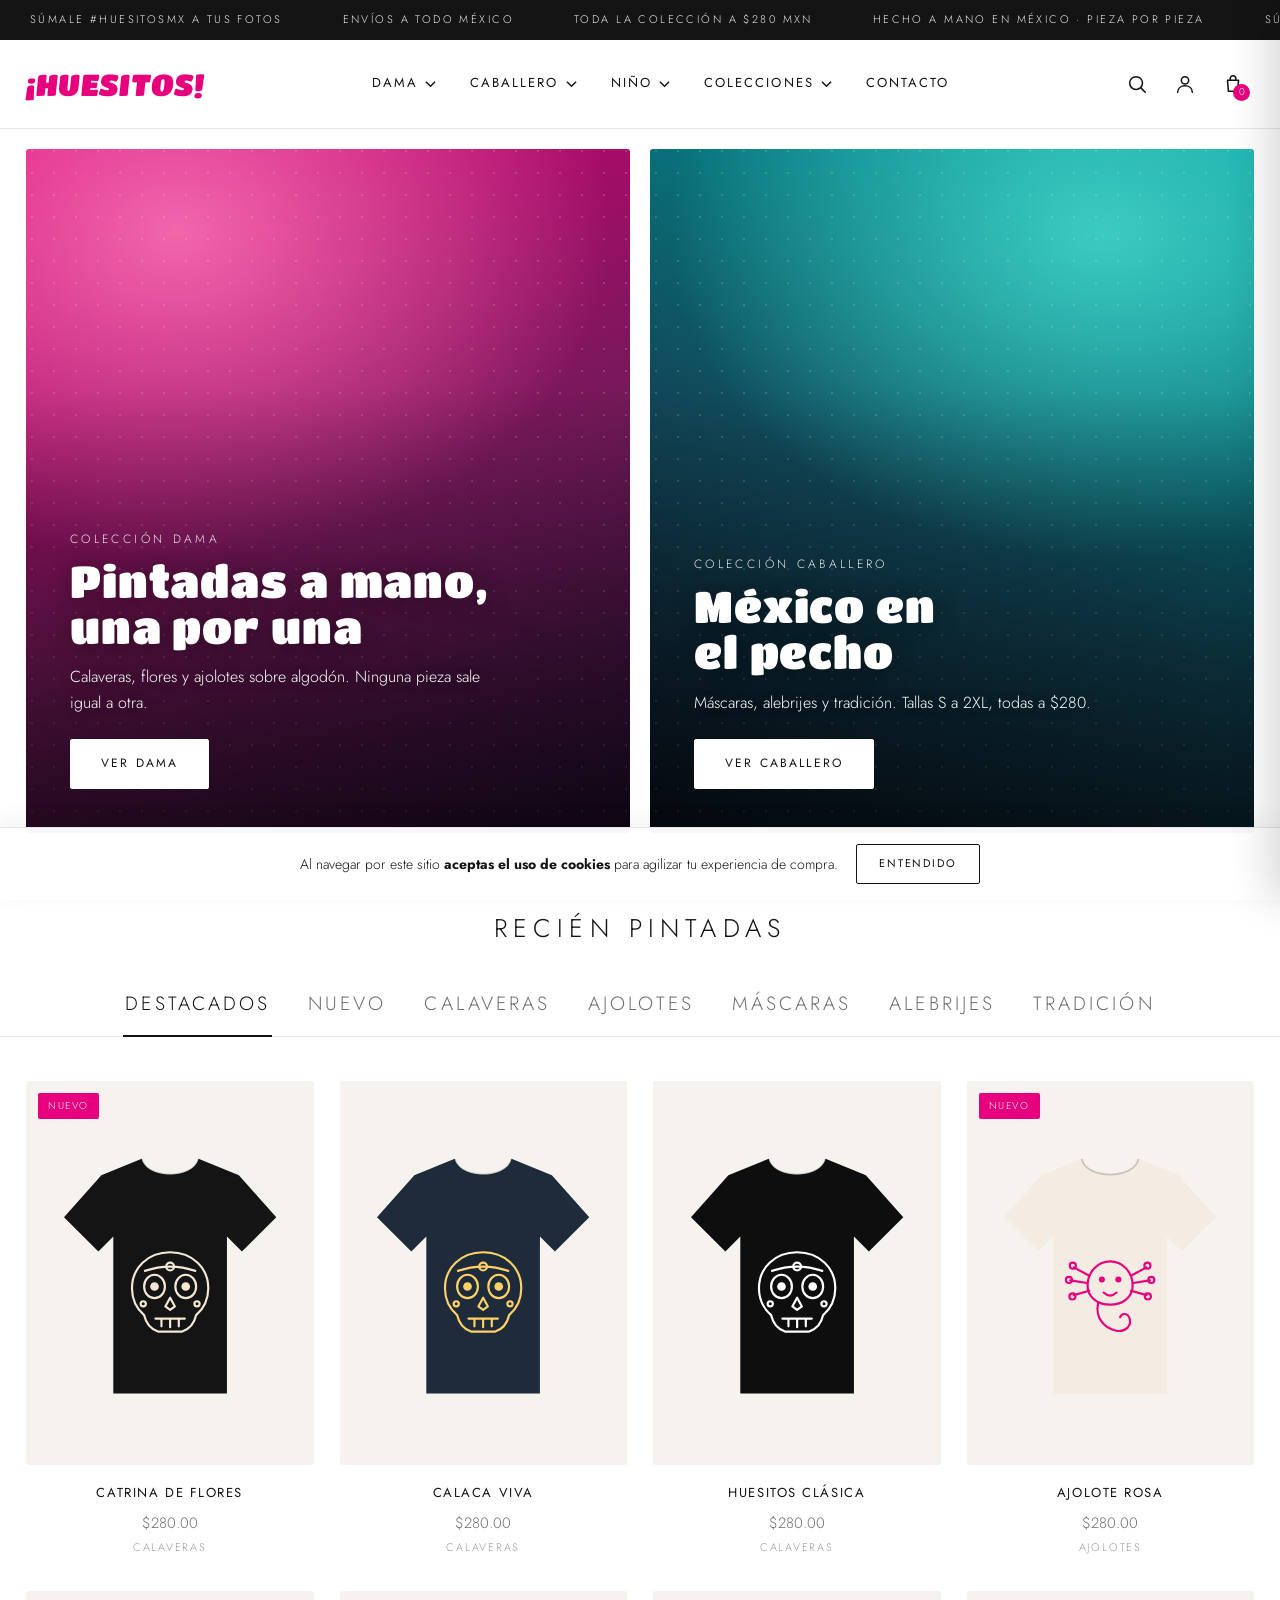
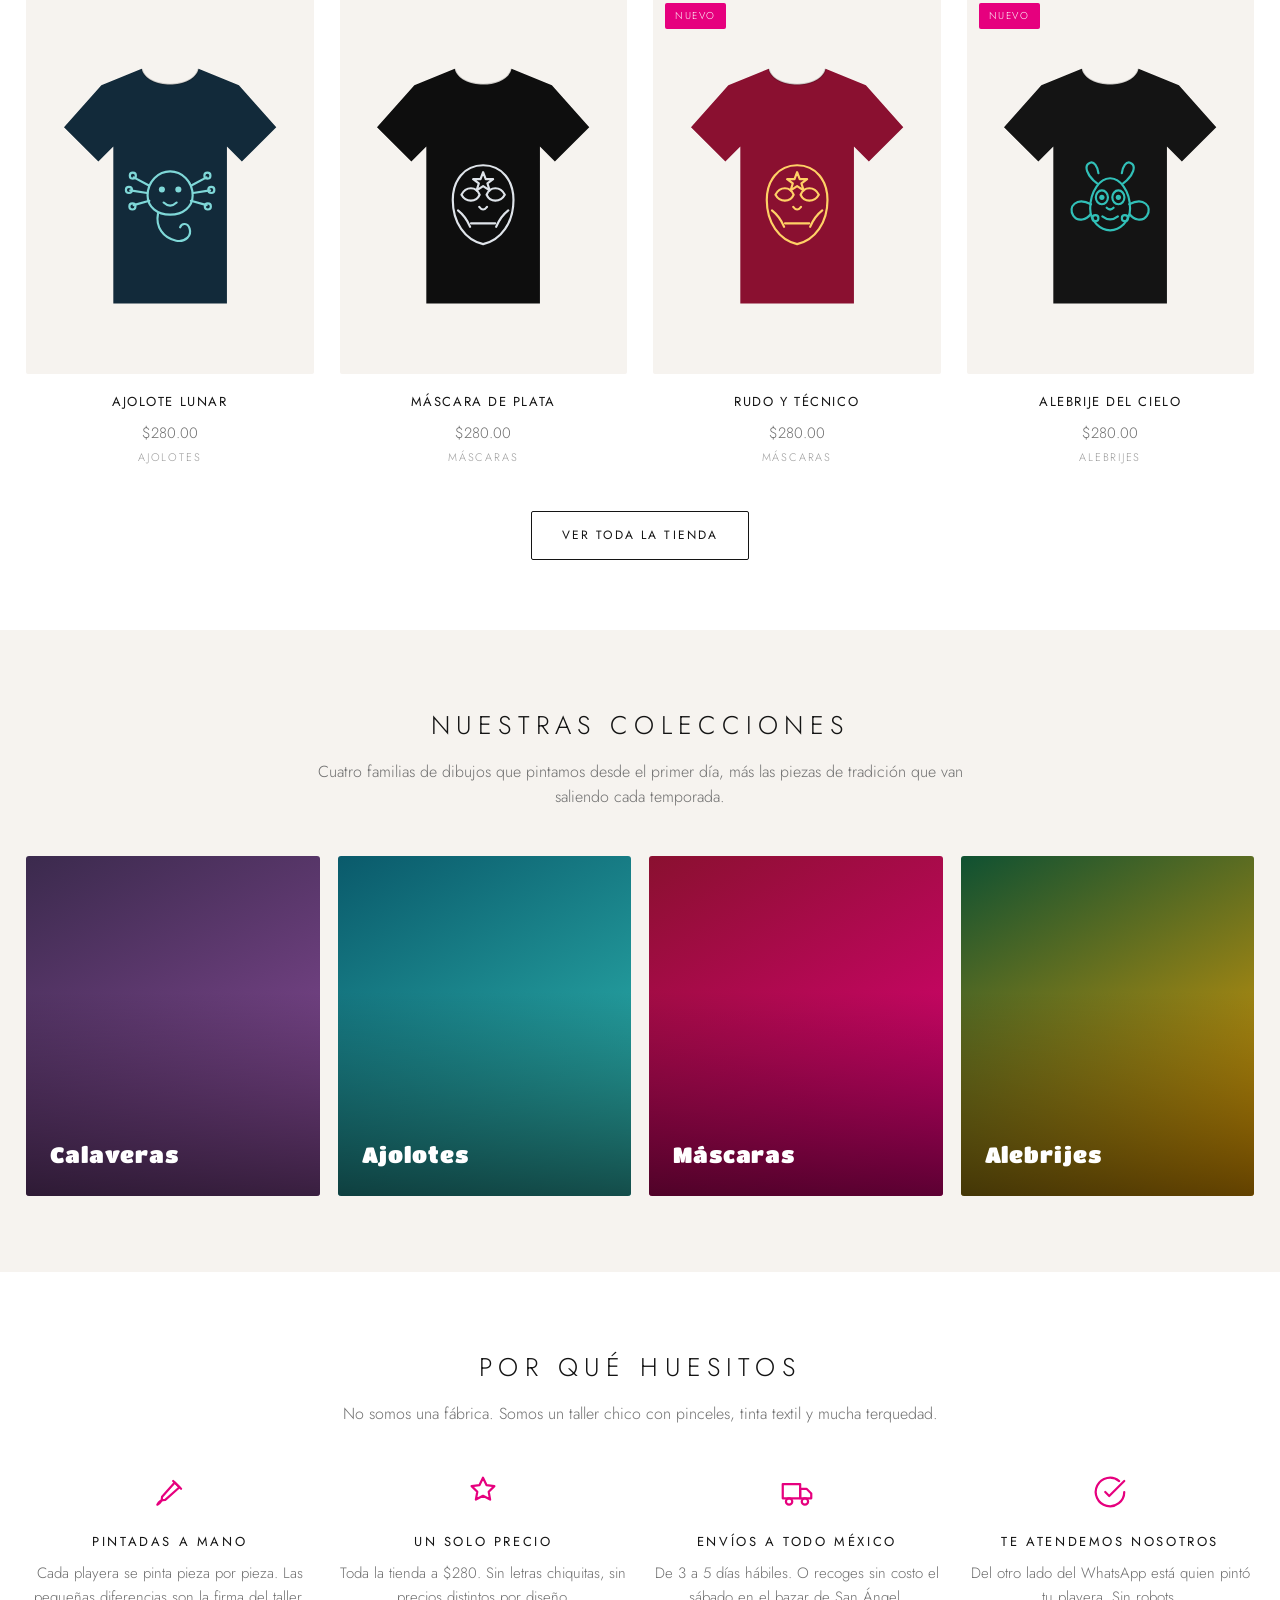
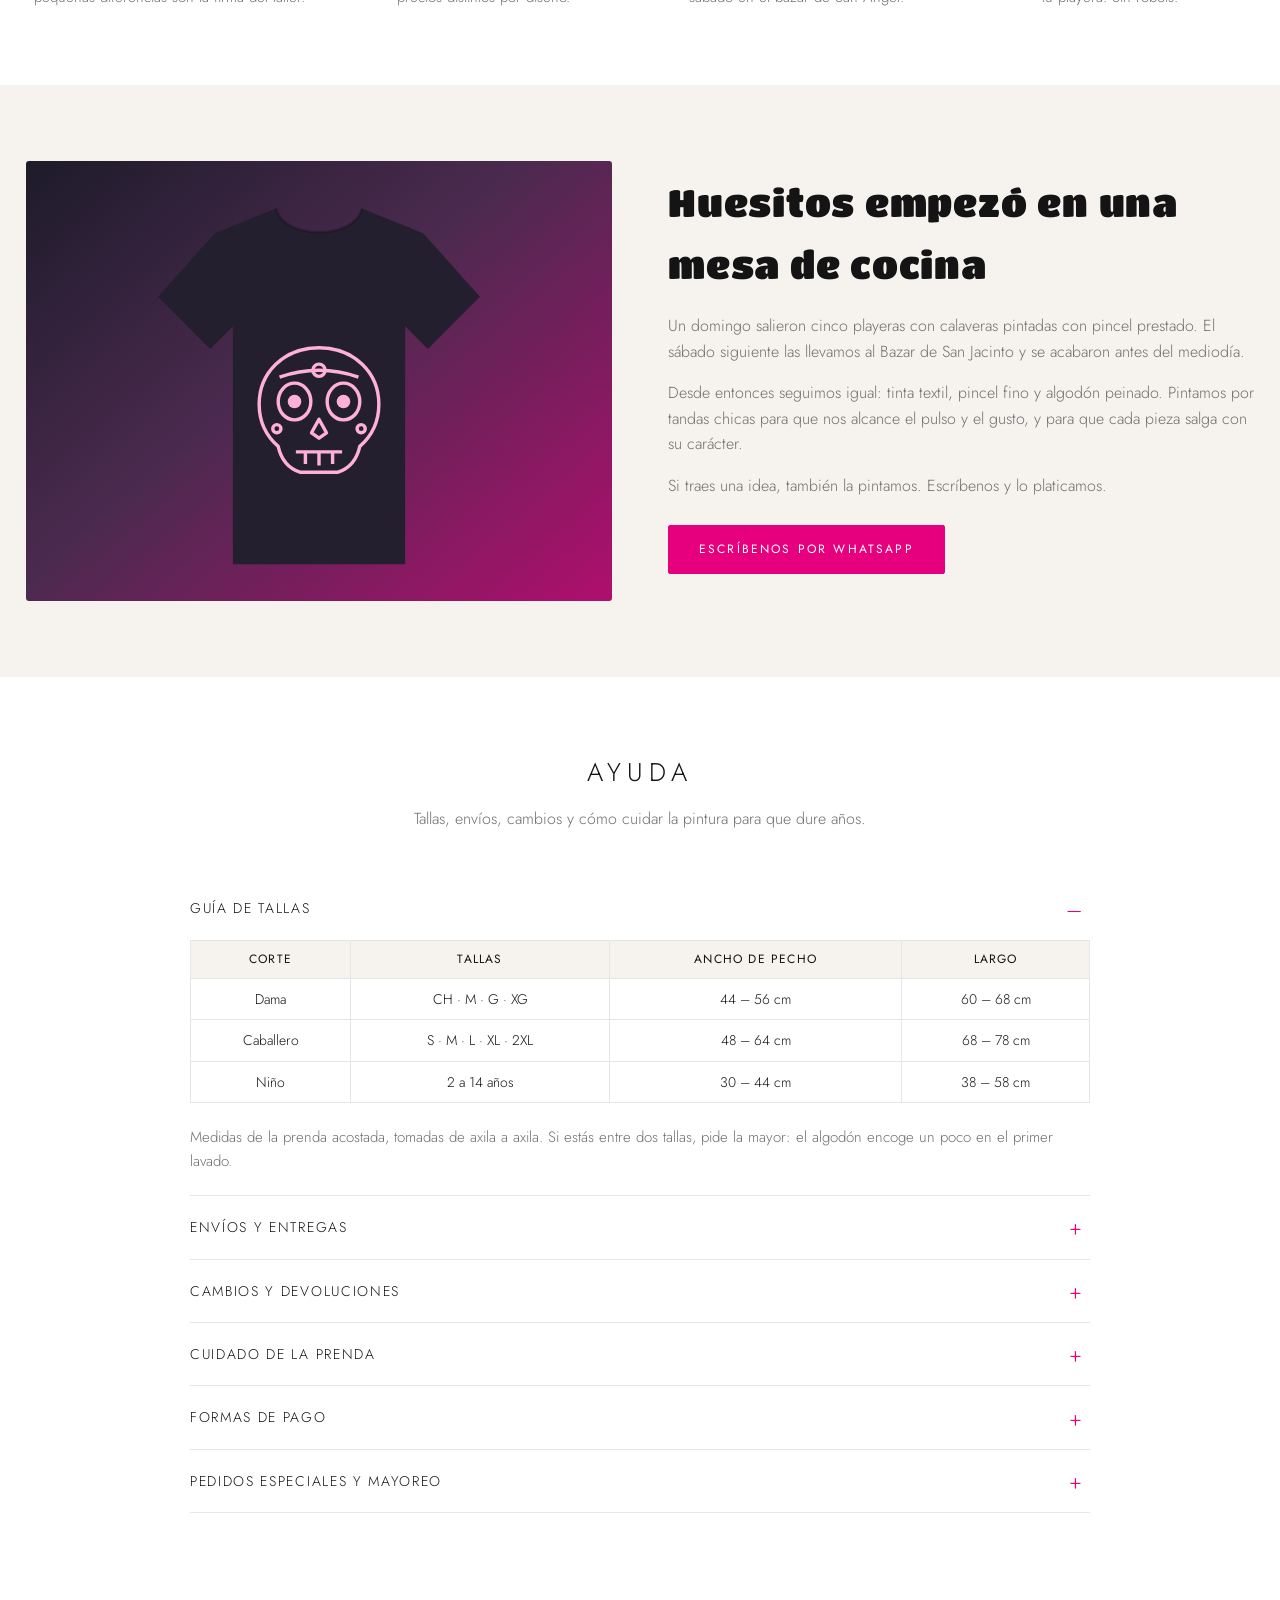
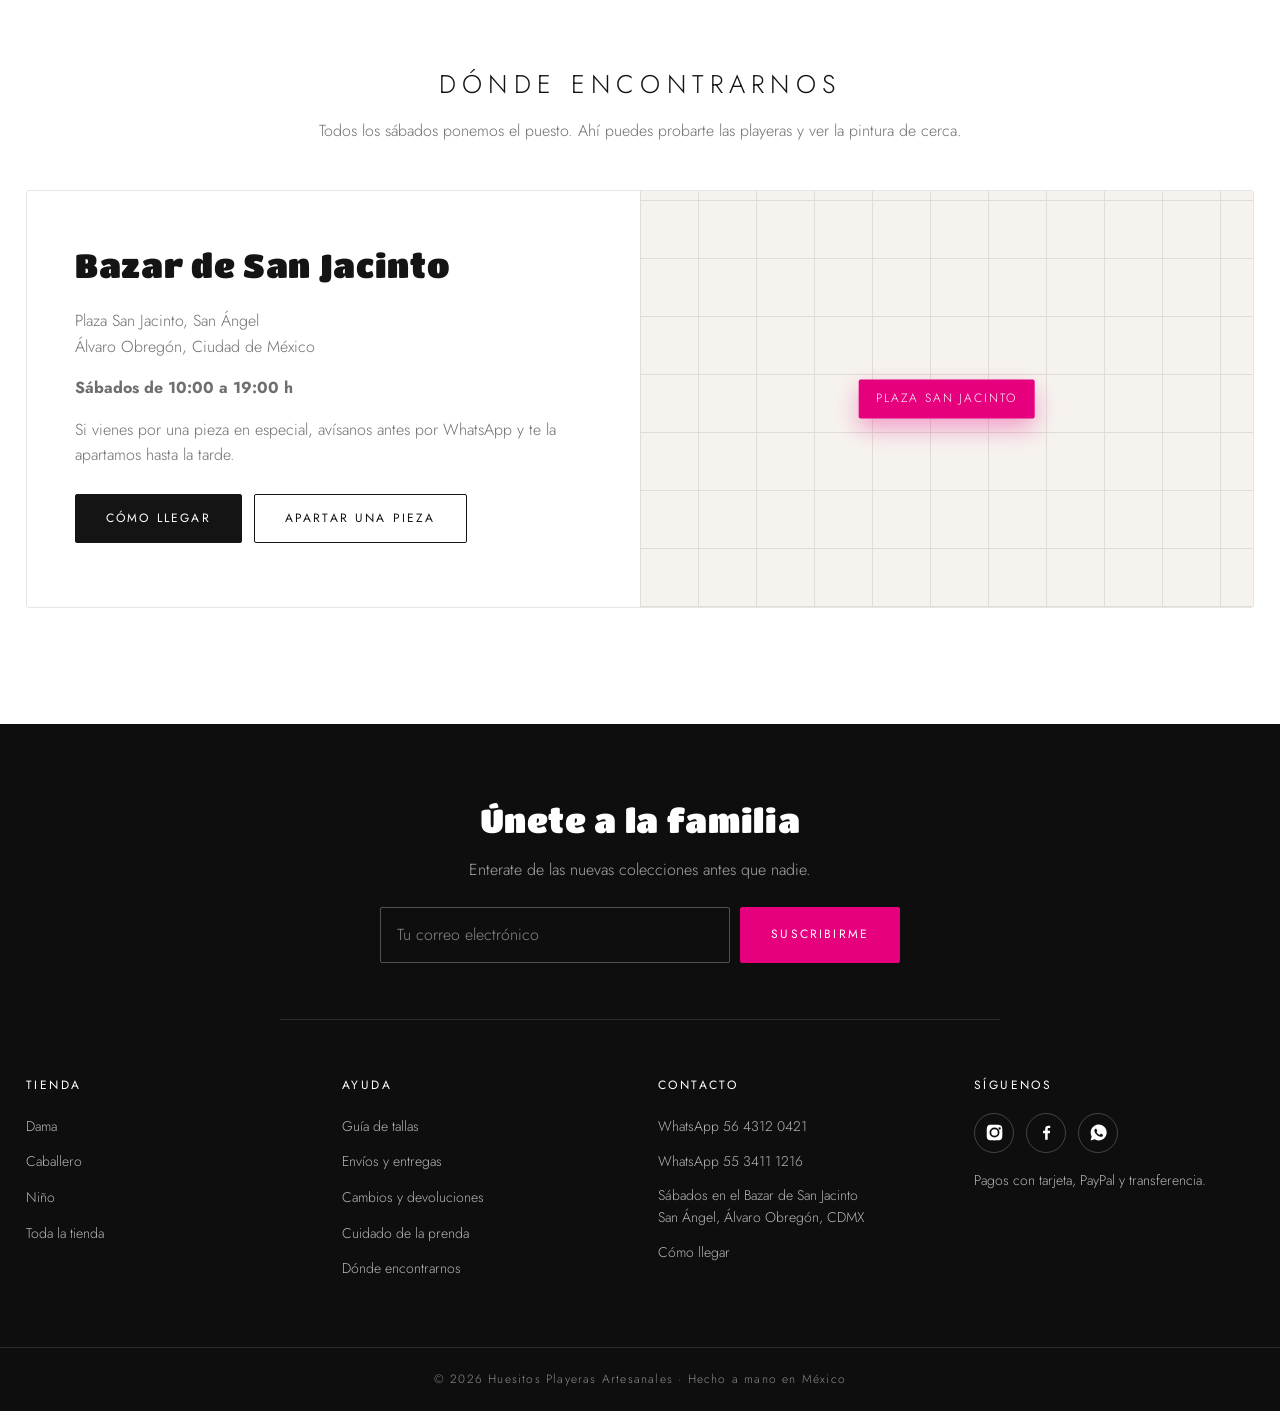
==== index.html @ 477b9de7 "Completar el sitio de Huesitos: portada, tienda, estilos y catálogo Las páginas de categoría y la fi" ====
<!DOCTYPE html>
<html lang="es">
<head>
<meta charset="utf-8">
<meta name="viewport" content="width=device-width, initial-scale=1">
<title>Huesitos · Playeras Artesanales Pintadas a Mano</title>
<meta name="description" content="Huesitos: playeras artesanales pintadas a mano en México. Calaveras, ajolotes, máscaras, alebrijes y tradición. Todas a $280. Envíos a todo el país.">
<!-- ===================================================================
     OJO: "huesitos.mx" es un dominio de ejemplo. Al publicar el sitio,
     reemplaza huesitos.mx por tu dominio real en las 6 lineas de abajo
     (canonical, og:url y las dos og:image / twitter:image).
     Sin URL absoluta correcta, WhatsApp y Facebook no muestran la
     vista previa al compartir el enlace.
     =================================================================== -->
<link rel="icon" href="assets/favicon.svg" type="image/svg+xml">
<link rel="apple-touch-icon" href="assets/favicon.svg">
<meta name="theme-color" content="#e6007e">
<link rel="canonical" href="https://huesitos.mx/">

<meta property="og:type" content="website">
<meta property="og:site_name" content="Huesitos Playeras Artesanales">
<meta property="og:locale" content="es_MX">
<meta property="og:title" content="Huesitos | Playeras Artesanales">
<meta property="og:description" content="Playeras pintadas a mano, una por una, en México. Calaveras, ajolotes, máscaras y alebrijes a $280.">
<meta property="og:url" content="https://huesitos.mx/">
<meta property="og:image" content="https://huesitos.mx/assets/og.jpg">
<meta property="og:image:width" content="1200">
<meta property="og:image:height" content="630">
<meta property="og:image:alt" content="Playeras artesanales Huesitos">

<meta name="twitter:card" content="summary_large_image">
<meta name="twitter:title" content="Huesitos | Playeras Artesanales">
<meta name="twitter:description" content="Playeras pintadas a mano, una por una, en México. Todas a $280.">
<meta name="twitter:image" content="https://huesitos.mx/assets/og.jpg">

<link rel="preconnect" href="https://fonts.googleapis.com">
<link rel="preconnect" href="https://fonts.gstatic.com" crossorigin>
<link href="https://fonts.googleapis.com/css2?family=Jost:wght@200;300;400;500&family=Titan+One&display=swap" rel="stylesheet">
<link rel="stylesheet" href="styles.css">

<script type="application/ld+json">
{
  "@context":"https://schema.org",
  "@type":"ClothingStore",
  "name":"Huesitos Playeras Artesanales",
  "description":"Playeras artesanales pintadas a mano en México.",
  "url":"https://huesitos.mx/",
  "telephone":"+525643120421",
  "priceRange":"$280 MXN",
  "address":{
    "@type":"PostalAddress",
    "streetAddress":"Bazar Sábado, Plaza San Jacinto",
    "addressLocality":"San Ángel, Álvaro Obregón",
    "addressRegion":"CDMX",
    "addressCountry":"MX"
  },
  "sameAs":["https://www.instagram.com/playeras.huesitos/"]
}
</script>
</head>
<body>

<a class="saltar" href="#contenido">Saltar al contenido</a>


<!-- ============ SÍMBOLOS SVG ============ -->
<svg width="0" height="0" style="position:absolute" aria-hidden="true">
  <symbol id="tee" viewBox="0 0 300 340">
    <path fill="currentColor" d="M112 18 L58 40 L8 96 L54 142 L74 122 V332 H226 V122 L246 142 L292 96 L242 40 L188 18 C182 46 118 46 112 18 Z"/>
    <path fill="none" stroke="rgba(0,0,0,.22)" stroke-width="2.5" d="M112 18 C118 46 182 46 188 18"/>
    <g transform="translate(150 198) scale(.6)" fill="none" stroke="var(--motivo,#ffffff)" stroke-width="5" stroke-linejoin="round">
      <path d="M0,-95 C52,-95 88,-58 88,-12 C88,16 76,36 60,50 C56,68 46,82 28,88 L-28,88 C-46,82 -56,68 -60,50 C-76,36 -88,16 -88,-12 C-88,-58 -52,-95 0,-95 Z"/>
      <ellipse cx="-36" cy="-16" rx="24" ry="27"/>
      <ellipse cx="36" cy="-16" rx="24" ry="27"/>
      <path d="M0,10 L-11,30 L0,38 L11,30 Z"/>
      <path d="M-34,58 H34 M-20,58 V76 M0,58 V78 M20,58 V76"/>
      <path d="M-58,-52 Q0,-72 58,-52"/>
      <circle cx="0" cy="-62" r="9"/>
      <circle cx="-36" cy="-16" r="10" fill="var(--motivo,#ffffff)" stroke="none"/>
      <circle cx="36" cy="-16" r="10" fill="var(--motivo,#ffffff)" stroke="none"/>
      <circle cx="-62" cy="24" r="6"/>
      <circle cx="62" cy="24" r="6"/>
    </g>
  </symbol>
</svg>

<!-- ============ MARQUESINA ============ -->
<div class="avisos">
  <div class="avisos__pista" id="pista-avisos">
    <a href="https://www.instagram.com/playeras.huesitos/" target="_blank" rel="noopener">SÚMALE #HUESITOSMX A TUS FOTOS</a>
    <a href="index.html#ayuda">ENVÍOS A TODO MÉXICO</a>
    <a href="tienda.html">TODA LA COLECCIÓN A $280 MXN</a>
    <a href="index.html#nosotros">HECHO A MANO EN MÉXICO · PIEZA POR PIEZA</a>
  </div>
</div>

<!-- ============ ENCABEZADO ============ -->
<header class="cabecera" id="cabecera">
  <div class="cabecera__fila">

    <button class="icono hamburguesa" id="btn-menu" aria-label="Abrir menú" aria-expanded="false">
      <svg viewBox="0 0 24 24" fill="none" stroke="currentColor" stroke-width="1.8" stroke-linecap="round">
        <path d="M3 6h18M3 12h18M3 18h18"/>
      </svg>
    </button>

    <a class="logo" href="index.html"><span>¡HUESITOS!</span></a>

    <nav class="nav" id="nav" aria-label="Principal">
      <ul class="nav__lista">

        <li class="nav__item">
          <a class="nav__enlace" href="dama.html">Dama
            <svg class="nav__flecha" viewBox="0 0 12 8" fill="none" stroke="currentColor" stroke-width="1.6"><path d="M1 1.5 6 6.5 11 1.5"/></svg>
          </a>
          <div class="desplegable">
            <a href="dama.html">Todo dama</a>
            <a href="dama.html#calaveras">Calaveras</a>
            <a href="dama.html#ajolotes">Ajolotes</a>
            <a href="dama.html#mascaras">Máscaras</a>
            <a href="dama.html#alebrijes">Alebrijes</a>
          </div>
        </li>

        <li class="nav__item">
          <a class="nav__enlace" href="caballero.html">Caballero
            <svg class="nav__flecha" viewBox="0 0 12 8" fill="none" stroke="currentColor" stroke-width="1.6"><path d="M1 1.5 6 6.5 11 1.5"/></svg>
          </a>
          <div class="desplegable">
            <a href="caballero.html">Todo caballero</a>
            <a href="caballero.html#calaveras">Calaveras</a>
            <a href="caballero.html#ajolotes">Ajolotes</a>
            <a href="caballero.html#mascaras">Máscaras</a>
            <a href="caballero.html#alebrijes">Alebrijes</a>
          </div>
        </li>

        <li class="nav__item">
          <a class="nav__enlace" href="nino.html">Niño
            <svg class="nav__flecha" viewBox="0 0 12 8" fill="none" stroke="currentColor" stroke-width="1.6"><path d="M1 1.5 6 6.5 11 1.5"/></svg>
          </a>
          <div class="desplegable">
            <a href="nino.html">Todo niño</a>
            <a href="nino.html#calaveras">Calaveras</a>
            <a href="nino.html#ajolotes">Ajolotes</a>
            <a href="nino.html#mascaras">Máscaras</a>
            <a href="nino.html#alebrijes">Alebrijes</a>
          </div>
        </li>

        <li class="nav__item">
          <a class="nav__enlace" href="index.html#colecciones">Colecciones
            <svg class="nav__flecha" viewBox="0 0 12 8" fill="none" stroke="currentColor" stroke-width="1.6"><path d="M1 1.5 6 6.5 11 1.5"/></svg>
          </a>
          <div class="desplegable">
            <a href="tienda.html">Todas las piezas</a>
            <a href="index.html#calaveras">Calaveras</a>
            <a href="index.html#ajolotes">Ajolotes</a>
            <a href="index.html#mascaras">Máscaras</a>
            <a href="index.html#alebrijes">Alebrijes</a>
          </div>
        </li>

        <li class="nav__item">
          <a class="nav__enlace" href="index.html#nosotros">Contacto</a>
        </li>

      </ul>

    </nav>

    <div class="utilidades">
      <button class="icono" id="btn-buscar" aria-label="Buscar" aria-expanded="false">
        <svg viewBox="0 0 24 24" fill="none" stroke="currentColor" stroke-width="1.7" stroke-linecap="round">
          <circle cx="11" cy="11" r="7"/><path d="M16.5 16.5 21 21"/>
        </svg>
      </button>
      <a class="icono" href="index.html#nosotros" aria-label="Contacto y atención">
        <svg viewBox="0 0 24 24" fill="none" stroke="currentColor" stroke-width="1.7" stroke-linecap="round">
          <circle cx="12" cy="8" r="4"/><path d="M4 21c0-4.4 3.6-7 8-7s8 2.6 8 7"/>
        </svg>
      </a>
      <button class="icono" id="btn-carrito" aria-label="Carrito">
        <svg viewBox="0 0 24 24" fill="none" stroke="currentColor" stroke-width="1.7" stroke-linecap="round" stroke-linejoin="round">
          <path d="M6 8h12l-1 12H7L6 8Z"/><path d="M9 8V6a3 3 0 0 1 6 0v2"/>
        </svg>
        <span class="contador" id="contador-carrito">0</span>
      </button>
    </div>

  </div>

  <div class="buscador" id="caja-buscar">
    <form onsubmit="return false">
      <input type="search" placeholder="¿Qué playera buscas?" aria-label="Buscar productos">
      <button class="boton boton--linea" type="submit">Buscar</button>
    </form>
    <div class="resultados" id="resultados" aria-live="polite" aria-atomic="false"></div>
  </div>
</header>
<span id="contenido" tabindex="-1"></span>
<noscript>
  <p class="aviso-js">
    Tu navegador tiene JavaScript desactivado, así que el catálogo no puede mostrarse.
    Actívalo para ver las piezas y los precios, o escríbenos por WhatsApp al
    <a href="https://wa.me/525643120421">56 4312 0421</a> y te mandamos las fotos.
    Todas nuestras playeras cuestan $280.
  </p>
</noscript>



<!-- ============ PORTADA ============ -->
<section class="portada">

  <a class="portada__panel portada__panel--dama" href="dama.html">
    <!-- Para usar foto real: <img src="assets/portada-dama.jpg" alt=""> -->
    <div class="portada__texto">
      <p class="encima">Colección Dama</p>
      <h1>Pintadas a mano,<br>una por una</h1>
      <p class="bajada">Calaveras, flores y ajolotes sobre algodón. Ninguna pieza sale igual a otra.</p>
      <span class="boton">Ver dama</span>
    </div>
  </a>

  <a class="portada__panel portada__panel--caballero" href="caballero.html">
    <!-- Para usar foto real: <img src="assets/portada-caballero.jpg" alt=""> -->
    <div class="portada__texto">
      <p class="encima">Colección Caballero</p>
      <h2>México en<br>el pecho</h2>
      <p class="bajada">Máscaras, alebrijes y tradición. Tallas S a 2XL, todas a $280.</p>
      <span class="boton">Ver caballero</span>
    </div>
  </a>

</section>


<!-- ============ DESTACADOS ============ -->
<h2 class="titulo-seccion" id="colecciones" style="padding-top:56px">Recién pintadas</h2>

<div class="pestanas" role="tablist" aria-label="Filtrar colección">
  <button class="pestana pestana-portada" role="tab" aria-selected="true"  data-coleccion="destacados">Destacados</button>
  <button class="pestana pestana-portada" role="tab" aria-selected="false" data-coleccion="nuevo">Nuevo</button>
  <button class="pestana pestana-portada" role="tab" aria-selected="false" data-coleccion="calaveras">Calaveras</button>
  <button class="pestana pestana-portada" role="tab" aria-selected="false" data-coleccion="ajolotes">Ajolotes</button>
  <button class="pestana pestana-portada" role="tab" aria-selected="false" data-coleccion="mascaras">Máscaras</button>
  <button class="pestana pestana-portada" role="tab" aria-selected="false" data-coleccion="alebrijes">Alebrijes</button>
  <button class="pestana pestana-portada" role="tab" aria-selected="false" data-coleccion="tradicion">Tradición</button>
</div>

<div class="rejilla" id="rejilla-destacados"></div>

<p class="centrado" style="margin:-40px 0 0; padding-bottom:70px">
  <a class="boton boton--linea" href="tienda.html">Ver toda la tienda</a>
</p>


<!-- ============ COLECCIONES ============ -->
<section class="seccion franja-gris">
  <h2 class="titulo-seccion">Nuestras colecciones</h2>
  <p class="subtitulo-seccion">Cuatro familias de dibujos que pintamos desde el primer día, más las piezas de tradición que van saliendo cada temporada.</p>
  <div class="mosaico">
    <a class="mosaico__pieza mosaico__pieza--calaveras" id="calaveras" href="tienda.html#calaveras"><span>Calaveras</span></a>
    <a class="mosaico__pieza mosaico__pieza--ajolotes"  id="ajolotes"  href="tienda.html#ajolotes"><span>Ajolotes</span></a>
    <a class="mosaico__pieza mosaico__pieza--mascaras"  id="mascaras"  href="tienda.html#mascaras"><span>Máscaras</span></a>
    <a class="mosaico__pieza mosaico__pieza--alebrijes" id="alebrijes" href="tienda.html#alebrijes"><span>Alebrijes</span></a>
  </div>
</section>


<!-- ============ POR QUÉ HUESITOS ============ -->
<section class="seccion">
  <h2 class="titulo-seccion">Por qué Huesitos</h2>
  <p class="subtitulo-seccion">No somos una fábrica. Somos un taller chico con pinceles, tinta textil y mucha terquedad.</p>
  <div class="argumentos">

    <div class="argumento">
      <svg viewBox="0 0 24 24" fill="none" stroke="currentColor" stroke-width="1.4" stroke-linecap="round" stroke-linejoin="round">
        <path d="M4 20c2-1 3-3 3-5l8-9 3 3-9 8c-2 0-4 1-5 3Z"/><path d="M14 5l5 5"/>
      </svg>
      <h3>Pintadas a mano</h3>
      <p>Cada playera se pinta pieza por pieza. Las pequeñas diferencias son la firma del taller.</p>
    </div>

    <div class="argumento">
      <svg viewBox="0 0 24 24" fill="none" stroke="currentColor" stroke-width="1.4" stroke-linecap="round" stroke-linejoin="round">
        <path d="M12 3l2.2 4.6 5 .7-3.6 3.5.9 5-4.5-2.4L7.5 16.8l.9-5L4.8 8.3l5-.7Z"/>
      </svg>
      <h3>Un solo precio</h3>
      <p>Toda la tienda a $280. Sin letras chiquitas, sin precios distintos por diseño.</p>
    </div>

    <div class="argumento">
      <svg viewBox="0 0 24 24" fill="none" stroke="currentColor" stroke-width="1.4" stroke-linecap="round" stroke-linejoin="round">
        <path d="M3 7h11v9H3z"/><path d="M14 10h4l3 3v3h-7z"/><circle cx="7" cy="18" r="2"/><circle cx="17" cy="18" r="2"/>
      </svg>
      <h3>Envíos a todo México</h3>
      <p>De 3 a 5 días hábiles. O recoges sin costo el sábado en el bazar de San Ángel.</p>
    </div>

    <div class="argumento">
      <svg viewBox="0 0 24 24" fill="none" stroke="currentColor" stroke-width="1.4" stroke-linecap="round" stroke-linejoin="round">
        <path d="M21 12a9 9 0 1 1-3.2-6.9"/><path d="M9 12l2.5 2.5L21 5"/>
      </svg>
      <h3>Te atendemos nosotros</h3>
      <p>Del otro lado del WhatsApp está quien pintó tu playera. Sin robots.</p>
    </div>

  </div>
</section>


<!-- ============ NOSOTROS ============ -->
<section class="seccion franja-gris" id="nosotros">
  <div class="nosotros">
    <div class="nosotros__lienzo">
      <svg viewBox="0 0 300 340" style="--motivo:#ffb0d8"><use href="#tee"></use></svg>
    </div>
    <div>
      <h2>Huesitos empezó en una mesa de cocina</h2>
      <p>Un domingo salieron cinco playeras con calaveras pintadas con pincel prestado. El sábado siguiente las llevamos al Bazar de San Jacinto y se acabaron antes del mediodía.</p>
      <p>Desde entonces seguimos igual: tinta textil, pincel fino y algodón peinado. Pintamos por tandas chicas para que nos alcance el pulso y el gusto, y para que cada pieza salga con su carácter.</p>
      <p>Si traes una idea, también la pintamos. Escríbenos y lo platicamos.</p>
      <p style="margin-top:26px">
        <a class="boton boton--rosa" href="https://wa.me/525643120421" target="_blank" rel="noopener">Escríbenos por WhatsApp</a>
      </p>
    </div>
  </div>
</section>


<!-- ============ AYUDA ============ -->
<section class="seccion" id="ayuda">
  <h2 class="titulo-seccion">Ayuda</h2>
  <p class="subtitulo-seccion">Tallas, envíos, cambios y cómo cuidar la pintura para que dure años.</p>

  <div class="ayuda">

    <details open>
      <summary>Guía de tallas</summary>
      <table class="tabla-tallas">
        <thead>
          <tr><th>Corte</th><th>Tallas</th><th>Ancho de pecho</th><th>Largo</th></tr>
        </thead>
        <tbody>
          <tr><td>Dama</td><td>CH · M · G · XG</td><td>44 – 56 cm</td><td>60 – 68 cm</td></tr>
          <tr><td>Caballero</td><td>S · M · L · XL · 2XL</td><td>48 – 64 cm</td><td>68 – 78 cm</td></tr>
          <tr><td>Niño</td><td>2 a 14 años</td><td>30 – 44 cm</td><td>38 – 58 cm</td></tr>
        </tbody>
      </table>
      <p>Medidas de la prenda acostada, tomadas de axila a axila. Si estás entre dos tallas, pide la mayor: el algodón encoge un poco en el primer lavado.</p>
    </details>

    <details>
      <summary>Envíos y entregas</summary>
      <ul>
        <li>Todo México: 3 a 5 días hábiles, $120 de envío.</li>
        <li>Envío gratis en pedidos de 3 piezas o más.</li>
        <li>CDMX y área metropolitana: entrega en mano según zona.</li>
        <li>Recolección sin costo los sábados en el Bazar de San Jacinto, San Ángel.</li>
      </ul>
    </details>

    <details>
      <summary>Cambios y devoluciones</summary>
      <p>Tienes 15 días naturales para cambiar la talla, siempre que la playera esté sin usar y con su etiqueta. El envío del cambio corre por nuestra cuenta la primera vez. Las piezas pintadas por encargo no tienen cambio, porque se hacen solo para ti.</p>
    </details>

    <details>
      <summary>Cuidado de la prenda</summary>
      <ul>
        <li>Lava del revés, a mano o en ciclo delicado con agua fría.</li>
        <li>Nada de cloro ni suavizante sobre el dibujo.</li>
        <li>Seca a la sombra, extendida. Sin secadora.</li>
        <li>Plancha por dentro, nunca directo sobre la pintura.</li>
      </ul>
    </details>

    <details>
      <summary>Formas de pago</summary>
      <p>Tarjeta de crédito y débito, PayPal, transferencia SPEI y efectivo en el bazar. Confirmamos cada pedido por WhatsApp antes de cobrar.</p>
    </details>

    <details>
      <summary>Pedidos especiales y mayoreo</summary>
      <p>Pintamos diseños por encargo desde 10 piezas: equipos, familias, negocios y regalos. Escríbenos con tu idea y te mandamos un boceto antes de pintar.</p>
    </details>

  </div>
</section>


<!-- ============ DÓNDE ENCONTRARNOS ============ -->
<section class="seccion" id="donde">
  <h2 class="titulo-seccion">Dónde encontrarnos</h2>
  <p class="subtitulo-seccion">Todos los sábados ponemos el puesto. Ahí puedes probarte las playeras y ver la pintura de cerca.</p>

  <div class="donde">
    <div class="donde__datos">
      <h2>Bazar de San Jacinto</h2>
      <p>Plaza San Jacinto, San Ángel<br>Álvaro Obregón, Ciudad de México</p>
      <p><b>Sábados de 10:00 a 19:00 h</b></p>
      <p>Si vienes por una pieza en especial, avísanos antes por WhatsApp y te la apartamos hasta la tarde.</p>
      <p style="margin-top:26px; display:flex; gap:12px; flex-wrap:wrap">
        <a class="boton" href="https://www.google.com/maps/search/?api=1&amp;query=Bazar%20S%C3%A1bado%2C%20Plaza%20San%20Jacinto%2C%20San%20%C3%81ngel%2C%20%C3%81lvaro%20Obreg%C3%B3n%2C%20CDMX" target="_blank" rel="noopener">Cómo llegar</a>
        <a class="boton boton--linea" href="https://wa.me/525534111216" target="_blank" rel="noopener">Apartar una pieza</a>
      </p>
    </div>
    <div class="donde__mapa" aria-hidden="true"><span>Plaza San Jacinto</span></div>
  </div>
</section>

<!-- ============ PIE ============ -->
<footer class="pie">

  <div class="pie__boletin">
    <h2>Únete a la familia</h2>
    <p>Enterate de las nuevas colecciones antes que nadie.</p>
    <form onsubmit="return false">
      <input type="email" placeholder="Tu correo electrónico" aria-label="Tu correo electrónico" required>
      <button class="boton" type="submit">Suscribirme</button>
    </form>
  </div>

  <div class="pie__columnas">
    <div>
      <h3>Tienda</h3>
      <ul>
        <li><a href="dama.html">Dama</a></li>
        <li><a href="caballero.html">Caballero</a></li>
        <li><a href="nino.html">Niño</a></li>
        <li><a href="tienda.html">Toda la tienda</a></li>
      </ul>
    </div>
    <div>
      <h3>Ayuda</h3>
      <ul>
        <li><a href="index.html#ayuda">Guía de tallas</a></li>
        <li><a href="index.html#ayuda">Envíos y entregas</a></li>
        <li><a href="index.html#ayuda">Cambios y devoluciones</a></li>
        <li><a href="index.html#ayuda">Cuidado de la prenda</a></li>
        <li><a href="index.html#donde">Dónde encontrarnos</a></li>
      </ul>
    </div>
    <div>
      <h3>Contacto</h3>
      <ul>
        <li><a href="https://wa.me/525643120421" target="_blank" rel="noopener">WhatsApp 56 4312 0421</a></li>
        <li><a href="https://wa.me/525534111216" target="_blank" rel="noopener">WhatsApp 55 3411 1216</a></li>
        <li><p>Sábados en el Bazar de San Jacinto<br>San Ángel, Álvaro Obregón, CDMX</p></li>
        <li><a href="https://www.google.com/maps/search/?api=1&amp;query=Bazar%20S%C3%A1bado%2C%20Plaza%20San%20Jacinto%2C%20San%20%C3%81ngel%2C%20%C3%81lvaro%20Obreg%C3%B3n%2C%20CDMX" target="_blank" rel="noopener">Cómo llegar</a></li>
      </ul>
    </div>
    <div>
      <h3>Síguenos</h3>
      <div class="redes">
        <a href="https://www.instagram.com/playeras.huesitos/" target="_blank" rel="noopener" aria-label="Instagram">
          <svg viewBox="0 0 24 24"><path d="M12 2.2c3.2 0 3.6 0 4.9.07 1.2.06 1.8.25 2.2.42.6.22 1 .48 1.4.9.4.4.7.8.9 1.4.2.4.4 1 .4 2.2.1 1.3.1 1.7.1 4.9s0 3.6-.1 4.9c0 1.2-.2 1.8-.4 2.2-.2.6-.5 1-.9 1.4-.4.4-.8.7-1.4.9-.4.2-1 .4-2.2.4-1.3.1-1.7.1-4.9.1s-3.6 0-4.9-.1c-1.2 0-1.8-.2-2.2-.4-.6-.2-1-.5-1.4-.9-.4-.4-.7-.8-.9-1.4-.2-.4-.4-1-.4-2.2C2.2 15.6 2.2 15.2 2.2 12s0-3.6.1-4.9c0-1.2.2-1.8.4-2.2.2-.6.5-1 .9-1.4.4-.4.8-.7 1.4-.9.4-.2 1-.4 2.2-.4C8.4 2.2 8.8 2.2 12 2.2Zm0 3.5A6.3 6.3 0 1 0 18.3 12 6.3 6.3 0 0 0 12 5.7Zm0 10.4A4.1 4.1 0 1 1 16.1 12 4.1 4.1 0 0 1 12 16.1Zm6.5-10.6a1.47 1.47 0 1 0 1.47 1.47A1.47 1.47 0 0 0 18.5 5.5Z"/></svg>
        </a>
        <a href="https://www.facebook.com/search/top?q=huesitos%20playeras%20artesanales" target="_blank" rel="noopener" aria-label="Facebook">
          <svg viewBox="0 0 24 24"><path d="M13.5 21v-8h2.7l.4-3.1h-3.1V7.9c0-.9.25-1.5 1.55-1.5H16.7V3.6a21 21 0 0 0-2.4-.12c-2.4 0-4 1.46-4 4.14V9.9H7.6V13h2.7v8Z"/></svg>
        </a>
        <a href="https://wa.me/525643120421" target="_blank" rel="noopener" aria-label="WhatsApp">
          <svg viewBox="0 0 24 24"><path d="M12 2a10 10 0 0 0-8.6 15L2 22l5.2-1.4A10 10 0 1 0 12 2Zm5.6 14.1c-.24.66-1.4 1.3-1.9 1.34-.5.05-.96.24-3.24-.68-2.73-1.1-4.44-3.9-4.57-4.08-.13-.18-1.08-1.44-1.08-2.75 0-1.3.68-1.95.93-2.22.24-.26.53-.33.7-.33h.5c.16 0 .38-.06.6.46.22.53.75 1.84.82 1.97.07.13.11.29.02.47-.09.18-.13.29-.26.44l-.4.46c-.13.13-.27.28-.11.55.15.26.68 1.12 1.46 1.82 1 .89 1.85 1.17 2.11 1.3.26.14.42.12.57-.07.16-.18.66-.77.84-1.03.17-.27.35-.22.58-.13.24.09 1.53.72 1.79.85.26.13.43.2.5.31.06.11.06.63-.18 1.29Z"/></svg>
        </a>
      </div>
      <p style="margin-top:16px">Pagos con tarjeta, PayPal y transferencia.</p>
    </div>
  </div>

  <div class="pie__legal">© 2026 Huesitos Playeras Artesanales · Hecho a mano en México</div>
</footer>

<!-- ============ COOKIES ============ -->
<div class="cookies" id="cookies">
  <span>Al navegar por este sitio <b>aceptas el uso de cookies</b> para agilizar tu experiencia de compra.</span>
  <button class="boton boton--linea" id="btn-cookies">Entendido</button>
</div>

<!-- ============ CARRITO ============ -->
<div class="carrito-fondo" id="carrito-fondo"></div>

<aside class="carrito" id="carrito" role="dialog" aria-modal="true" aria-hidden="true" aria-label="Tu carrito">
  <div class="carrito__cabeza">
    <h2>Tu carrito</h2>
    <button class="carrito__cerrar" id="carrito-cerrar" type="button" aria-label="Cerrar carrito">&times;</button>
  </div>

  <div class="carrito__lista" id="carrito-lista"></div>

  <div class="carrito__pie">
    <p class="carrito__total"><span>Total</span><b id="carrito-total">$0.00</b></p>
    <a class="boton" id="carrito-whatsapp" href="#" target="_blank" rel="noopener">Pedir por WhatsApp</a>
    <button class="boton boton--linea" id="carrito-vaciar" type="button">Vaciar carrito</button>
    <p class="carrito__nota">Te contestamos por WhatsApp para confirmar tallas, envío y forma de pago.</p>
  </div>
</aside>

<script src="script.js"></script>
</body>
</html>
---- styles.css ----
/* ==========================================================================
   HUESITOS · Playeras Artesanales
   Hoja de estilos unica del sitio.
   Orden: variables > base > utilidades > marquesina > cabecera > buscador >
          portada > secciones > rejilla y tarjetas > ficha de producto >
          pie > cookies > carrito > responsivo
   ========================================================================== */

/* ============ VARIABLES ============ */
:root{
  --rosa:#e6007e;
  --rosa-oscuro:#b80064;
  --tinta:#141414;
  --gris:#6f6f6f;
  --gris-claro:#9a9a9a;
  --linea:#e6e6e6;
  --papel:#ffffff;
  --hueso:#f6f3ef;
  --negro:#0e0e0e;

  --turquesa:#00a6a6;
  --amarillo:#f5a300;
  --verde:#2a9d5c;
  --morado:#6a4c93;

  --ancho:1680px;
  --cabecera:88px;
  --titulo:'Titan One', 'Jost', system-ui, sans-serif;
  --texto:'Jost', system-ui, -apple-system, 'Segoe UI', sans-serif;
}

/* ============ BASE ============ */
*,*::before,*::after{box-sizing:border-box}

html{scroll-behavior:smooth; scroll-padding-top:calc(var(--cabecera) + 44px)}

body{
  margin:0;
  font-family:var(--texto);
  font-weight:300;
  font-size:16px;
  line-height:1.6;
  color:var(--tinta);
  background:var(--papel);
  -webkit-font-smoothing:antialiased;
}

img{max-width:100%; display:block}
a{color:inherit; text-decoration:none}
button{font:inherit; color:inherit; cursor:pointer; border:0; background:none}
input,select,textarea{font:inherit; color:inherit}

h1,h2,h3{margin:0; font-weight:400; letter-spacing:.02em}

::selection{background:var(--rosa); color:#fff}

:focus-visible{outline:2px solid var(--rosa); outline-offset:3px}

.saltar{
  position:absolute; left:-9999px; top:0; z-index:200;
  background:var(--rosa); color:#fff; padding:12px 20px;
}
.saltar:focus{left:12px; top:12px}

.aviso-js{
  margin:0; padding:18px 20px; text-align:center;
  background:#fff4d6; border-bottom:1px solid #f0dfae; font-size:15px;
}
.aviso-js a{color:var(--rosa); text-decoration:underline}

/* ============ UTILIDADES ============ */
.centrado{text-align:center}

.boton{
  display:inline-flex; align-items:center; justify-content:center; gap:8px;
  padding:14px 30px;
  background:var(--tinta); color:#fff;
  font-size:12px; font-weight:400; letter-spacing:.18em; text-transform:uppercase;
  border:1px solid var(--tinta); border-radius:2px;
  transition:background .2s, color .2s, border-color .2s;
}
.boton:hover{background:var(--rosa); border-color:var(--rosa)}

.boton--linea{background:transparent; color:var(--tinta)}
.boton--linea:hover{background:var(--tinta); color:#fff; border-color:var(--tinta)}

.boton--rosa{background:var(--rosa); border-color:var(--rosa)}
.boton--rosa:hover{background:var(--tinta); border-color:var(--tinta)}

.boton[disabled]{opacity:.45; pointer-events:none}

.migas{
  margin:0; font-size:12px; letter-spacing:.14em; text-transform:uppercase;
  color:var(--gris-claro);
}
.migas a:hover{color:var(--rosa)}

/* ============ MARQUESINA ============ */
.avisos{
  background:var(--tinta); color:#fff;
  overflow:hidden; white-space:nowrap;
}
.avisos__pista{
  display:inline-flex; align-items:center; gap:60px;
  padding:11px 30px;
  animation:desfile 34s linear infinite;
}
.avisos__pista a{
  font-size:11px; letter-spacing:.22em; text-transform:uppercase; opacity:.92;
}
.avisos__pista a:hover{color:var(--rosa); opacity:1}
.avisos:hover .avisos__pista{animation-play-state:paused}

@keyframes desfile{
  from{transform:translateX(0)}
  to{transform:translateX(-50%)}
}
@media (prefers-reduced-motion:reduce){
  .avisos__pista{animation:none}
}

/* ============ CABECERA ============ */
.cabecera{
  position:sticky; top:0; z-index:90;
  background:var(--papel);
  border-bottom:1px solid var(--linea);
}

.cabecera__fila{
  position:relative;
  max-width:var(--ancho); margin:0 auto;
  min-height:var(--cabecera);
  padding:0 26px;
  display:flex; align-items:center; gap:18px;
}

.logo{
  font-family:var(--titulo);
  font-size:30px; line-height:1;
  color:var(--rosa);
  letter-spacing:.01em;
  transform:skewX(-6deg);
  white-space:nowrap;
}
.logo span{display:block}
.logo:hover{color:var(--tinta)}

/* --- navegacion --- */
.nav{flex:1}
.nav__lista{
  margin:0; padding:0; list-style:none;
  display:flex; justify-content:center; align-items:center; gap:34px;
}
.nav__item{position:relative}

.nav__enlace{
  display:inline-flex; align-items:center; gap:7px;
  padding:32px 0;
  font-size:13px; font-weight:400; letter-spacing:.16em; text-transform:uppercase;
  transition:color .2s;
}
.nav__enlace:hover,
.nav__enlace.activo{color:var(--rosa)}
.nav__flecha{width:11px; height:8px; flex:none; transition:transform .2s}
.nav__item:hover .nav__flecha{transform:rotate(180deg)}

.desplegable{
  position:absolute; top:100%; left:50%; transform:translate(-50%,8px);
  min-width:210px; padding:14px 0;
  background:var(--papel);
  border:1px solid var(--linea);
  box-shadow:0 18px 40px rgba(0,0,0,.09);
  opacity:0; visibility:hidden; transition:.22s;
}
.nav__item:hover .desplegable,
.nav__item:focus-within .desplegable{
  opacity:1; visibility:visible; transform:translate(-50%,0);
}
.desplegable a{
  display:block; padding:9px 26px;
  font-size:13px; letter-spacing:.06em; color:var(--gris);
}
.desplegable a:hover{color:var(--rosa); background:var(--hueso)}

/* --- iconos --- */
.utilidades{display:flex; align-items:center; gap:6px}

.icono{
  position:relative;
  width:42px; height:42px;
  display:inline-flex; align-items:center; justify-content:center;
  border-radius:50%;
  color:var(--tinta);
  transition:background .2s, color .2s;
}
.icono:hover{background:var(--hueso); color:var(--rosa)}
.icono svg{width:22px; height:22px}

.contador{
  position:absolute; right:4px; bottom:4px;
  min-width:17px; height:17px; padding:0 4px;
  display:inline-flex; align-items:center; justify-content:center;
  background:var(--rosa); color:#fff;
  font-size:10px; line-height:1; border-radius:9px;
}

.hamburguesa{display:none}

/* --- buscador --- */
.buscador{
  display:none;
  border-top:1px solid var(--linea);
  background:var(--papel);
  padding:22px 26px 26px;
}
.buscador.abierto{display:block}

.buscador form{
  max-width:820px; margin:0 auto;
  display:flex; gap:10px;
}
.buscador input{
  flex:1; padding:14px 18px;
  border:1px solid var(--linea); border-radius:2px; background:var(--papel);
}
.buscador input:focus{outline:none; border-color:var(--rosa)}

.resultados{max-width:820px; margin:16px auto 0}
.resultados:empty{display:none}

.resultado{
  display:flex; align-items:center; gap:14px;
  padding:10px; border-bottom:1px solid var(--linea);
}
.resultado:hover{background:var(--hueso)}
.resultado__miniatura{
  width:52px; height:60px; flex:none;
  display:flex; align-items:center; justify-content:center;
  background:var(--hueso); border-radius:2px;
}
.resultado__miniatura svg{width:40px; height:46px}
.resultado b{font-weight:400; font-size:14px}
.resultado span{display:block; font-size:12px; color:var(--gris-claro)}
.resultado__vacio{padding:14px 10px; color:var(--gris); font-size:14px}

/* ============ PORTADA ============ */
.portada{
  display:grid; grid-template-columns:1fr 1fr; gap:20px;
  padding:20px 26px;
  max-width:var(--ancho); margin:0 auto;
}

.portada__panel{
  position:relative; overflow:hidden;
  min-height:min(76vh,760px);
  display:flex; align-items:flex-end;
  border-radius:3px;
  background-size:cover; background-position:center;
  color:#fff;
  isolation:isolate;
}
.portada__panel::after{
  content:""; position:absolute; inset:0; z-index:-1;
  background:linear-gradient(180deg,rgba(0,0,0,.05) 35%,rgba(0,0,0,.62));
}
/* Fondos de respaldo mientras no hay foto: color de marca + papel picado.
   Al poner tu foto real con <img> estos degradados quedan detras y no se ven. */
.portada__panel--dama{
  background-image:
    radial-gradient(circle at 1px 1px, rgba(255,255,255,.16) 1.4px, transparent 1.5px),
    radial-gradient(120% 80% at 25% 12%, #ff6bb5 0%, transparent 60%),
    linear-gradient(155deg,#e6007e 0%,#7a1a5e 55%,#241033 100%);
  background-size:22px 22px, auto, auto;
}
.portada__panel--caballero{
  background-image:
    radial-gradient(circle at 1px 1px, rgba(255,255,255,.16) 1.4px, transparent 1.5px),
    radial-gradient(120% 80% at 75% 12%, #3fd6cd 0%, transparent 60%),
    linear-gradient(205deg,#00a6a6 0%,#124a5c 55%,#0d1424 100%);
  background-size:22px 22px, auto, auto;
}
.portada__panel img{
  position:absolute; inset:0; z-index:-2;
  width:100%; height:100%; object-fit:cover;
}

.portada__texto{padding:44px; max-width:560px}
.portada__texto p.encima{
  margin:0 0 10px; font-size:12px; letter-spacing:.28em; text-transform:uppercase; opacity:.9;
}
.portada__texto h1,
.portada__texto h2{
  margin:0 0 14px;
  font-family:var(--titulo); font-size:clamp(30px,3.4vw,54px); line-height:1.05;
  text-shadow:0 2px 22px rgba(0,0,0,.35);
}
.portada__texto p.bajada{
  margin:0 0 24px; font-size:16px; max-width:420px;
  text-shadow:0 1px 12px rgba(0,0,0,.4);
}
.portada .boton{background:#fff; color:var(--tinta); border-color:#fff}
.portada .boton:hover{background:var(--rosa); color:#fff; border-color:var(--rosa)}

/* ============ SECCIONES ============ */
.seccion{
  max-width:var(--ancho); margin:0 auto;
  padding:76px 26px;
}
.franja-gris{max-width:none; background:var(--hueso)}
.franja-gris > *{max-width:var(--ancho); margin-left:auto; margin-right:auto}

.titulo-seccion{
  margin:0 0 12px;
  text-align:center;
  font-size:clamp(20px,2vw,28px); font-weight:300;
  letter-spacing:.24em; text-transform:uppercase;
}
.subtitulo-seccion{
  margin:0 auto 46px; max-width:660px;
  text-align:center; color:var(--gris); font-size:16px;
}

/* --- pestanas de coleccion --- */
.pestanas{
  display:flex; justify-content:center; flex-wrap:wrap; gap:34px;
  max-width:var(--ancho); margin:0 auto;
  padding:14px 26px 0;
  border-bottom:1px solid var(--linea);
}
.pestana{
  position:relative;
  padding:12px 2px 18px;
  font-size:clamp(14px,1.5vw,20px); font-weight:300;
  letter-spacing:.16em; text-transform:uppercase;
  color:var(--gris);
  transition:color .2s;
}
.pestana::after{
  content:""; position:absolute; left:0; right:0; bottom:-1px; height:2px;
  background:var(--tinta); transform:scaleX(0); transition:transform .22s;
}
.pestana:hover{color:var(--tinta)}
.pestana[aria-selected="true"]{color:var(--tinta)}
.pestana[aria-selected="true"]::after{transform:scaleX(1)}

/* --- encabezado de categoria --- */
.encabezado-cat{
  max-width:var(--ancho); margin:0 auto;
  padding:52px 26px 30px;
  text-align:center;
}
.encabezado-cat h1{
  margin:12px 0 10px;
  font-family:var(--titulo); font-size:clamp(30px,4vw,52px); color:var(--rosa);
}
.encabezado-cat > p:last-child{
  margin:0 auto; max-width:620px; color:var(--gris);
}

/* --- mosaico de colecciones --- */
.mosaico{
  display:grid; grid-template-columns:repeat(4,1fr); gap:18px;
}
.mosaico__pieza{
  position:relative; overflow:hidden; border-radius:3px;
  min-height:340px;
  display:flex; align-items:flex-end;
  color:#fff;
  transition:transform .3s;
}
.mosaico__pieza:hover{transform:translateY(-4px)}
.mosaico__pieza::after{
  content:""; position:absolute; inset:0;
  background:linear-gradient(180deg,transparent 40%,rgba(0,0,0,.6));
}
.mosaico__pieza span{
  position:relative; z-index:1;
  padding:24px;
  font-family:var(--titulo); font-size:22px; letter-spacing:.04em;
}
.mosaico__pieza--calaveras{background:linear-gradient(150deg,#3b2a4d,#8e4d9e)}
.mosaico__pieza--ajolotes{background:linear-gradient(150deg,#0a5a6b,#31c0b8)}
.mosaico__pieza--mascaras{background:linear-gradient(150deg,#8a1030,#e6007e)}
.mosaico__pieza--alebrijes{background:linear-gradient(150deg,#0f5132,#f5a300)}

/* --- argumentos --- */
.argumentos{
  display:grid; grid-template-columns:repeat(4,1fr); gap:26px;
  text-align:center;
}
.argumento h3{
  margin:14px 0 8px;
  font-size:13px; letter-spacing:.2em; text-transform:uppercase;
}
.argumento p{margin:0; color:var(--gris); font-size:15px}
.argumento svg{width:38px; height:38px; color:var(--rosa)}

/* --- nosotros --- */
.nosotros{
  display:grid; grid-template-columns:1fr 1fr; gap:56px; align-items:center;
}
.nosotros__lienzo{
  min-height:440px; border-radius:3px;
  background:linear-gradient(140deg,#1d1b2a 0%,#4b2a4f 45%,#e6007e 130%);
  display:flex; align-items:center; justify-content:center;
}
.nosotros__lienzo svg{width:62%; max-width:340px; color:#241f2e}
.nosotros h2{
  font-family:var(--titulo); font-size:clamp(26px,3vw,40px); margin-bottom:18px;
}
.nosotros p{color:var(--gris); margin:0 0 16px}

/* --- ayuda (acordeon) --- */
.ayuda{max-width:900px; margin:0 auto}
.ayuda details{border-bottom:1px solid var(--linea)}
.ayuda summary{
  cursor:pointer; list-style:none;
  padding:20px 40px 20px 0; position:relative;
  font-size:14px; letter-spacing:.12em; text-transform:uppercase;
}
.ayuda summary::-webkit-details-marker{display:none}
.ayuda summary::after{
  content:"+"; position:absolute; right:6px; top:50%; transform:translateY(-50%);
  font-size:22px; color:var(--rosa); line-height:1;
}
.ayuda details[open] summary::after{content:"–"}
.ayuda details p,
.ayuda details ul{margin:0 0 22px; color:var(--gris); font-size:15px}
.ayuda details ul{padding-left:20px}

.tabla-tallas{width:100%; border-collapse:collapse; margin:0 0 22px; font-size:14px}
.tabla-tallas th,
.tabla-tallas td{border:1px solid var(--linea); padding:9px 12px; text-align:center}
.tabla-tallas th{background:var(--hueso); font-weight:400; letter-spacing:.1em; text-transform:uppercase; font-size:12px}

/* --- donde encontrarnos --- */
.donde{
  display:grid; grid-template-columns:1fr 1fr; gap:0;
  border:1px solid var(--linea); border-radius:3px; overflow:hidden;
}
.donde__datos{padding:48px}
.donde__datos h2{font-family:var(--titulo); font-size:clamp(24px,2.6vw,36px); margin-bottom:16px}
.donde__datos p{color:var(--gris)}
.donde__mapa{
  min-height:380px;
  background:
    repeating-linear-gradient(90deg,#e0dcd6 0 1px,transparent 1px 58px),
    repeating-linear-gradient(0deg,#e0dcd6 0 1px,transparent 1px 58px),
    var(--hueso);
  position:relative;
}
.donde__mapa span{
  position:absolute; left:50%; top:50%; transform:translate(-50%,-50%);
  background:var(--rosa); color:#fff;
  padding:10px 18px; border-radius:2px;
  font-size:12px; letter-spacing:.16em; text-transform:uppercase;
  box-shadow:0 10px 24px rgba(230,0,126,.35);
}

/* ============ REJILLA Y TARJETAS ============ */
.rejilla{
  display:grid; grid-template-columns:repeat(4,1fr); gap:34px 26px;
  max-width:var(--ancho); margin:0 auto;
  padding:44px 26px 84px;
}

.tarjeta{position:relative; display:flex; flex-direction:column}

.tarjeta__lienzo{
  position:relative;
  display:flex; align-items:center; justify-content:center;
  aspect-ratio:3/4;
  background:var(--hueso);
  border-radius:2px; overflow:hidden;
}
.tarjeta__lienzo img{width:100%; height:100%; object-fit:cover}
.tarjeta__lienzo svg{width:78%; height:78%; transition:transform .35s}
.tarjeta:hover .tarjeta__lienzo svg{transform:scale(1.05)}

.tarjeta__enlace{position:absolute; inset:0; z-index:1}

.relleno{fill:var(--motivo,#fff); stroke:none}

.tarjeta__etiqueta{
  position:absolute; z-index:2; top:12px; left:12px;
  background:var(--rosa); color:#fff;
  padding:5px 10px; border-radius:2px;
  font-size:10px; letter-spacing:.16em; text-transform:uppercase;
}

.tarjeta__agregar{
  position:absolute; z-index:2; left:12px; right:12px; bottom:12px;
  padding:12px;
  background:var(--tinta); color:#fff;
  font-size:11px; letter-spacing:.18em; text-transform:uppercase;
  border-radius:2px;
  opacity:0; transform:translateY(8px); transition:.25s;
}
.tarjeta:hover .tarjeta__agregar,
.tarjeta:focus-within .tarjeta__agregar{opacity:1; transform:translateY(0)}
.tarjeta__agregar:hover{background:var(--rosa)}

.tarjeta__nombre{
  margin:18px 0 8px; text-align:center;
  font-size:13px; font-weight:400; letter-spacing:.12em; text-transform:uppercase;
}
.tarjeta__nombre a:hover{color:var(--rosa)}
.tarjeta__precio{
  margin:0; text-align:center; color:var(--gris); font-size:15px;
}
.tarjeta__coleccion{
  margin:4px 0 0; text-align:center;
  font-size:11px; letter-spacing:.16em; text-transform:uppercase; color:var(--gris-claro);
}

.sin-resultados{
  grid-column:1/-1; text-align:center; color:var(--gris); padding:60px 0;
}

/* ============ FICHA DE PRODUCTO ============ */
.ficha{
  max-width:var(--ancho); margin:0 auto;
  padding:40px 26px 80px;
  display:grid; grid-template-columns:1.1fr .9fr; gap:60px;
}

.ficha__galeria{display:grid; grid-template-columns:1fr; gap:14px}
.ficha__imagen{
  display:flex; align-items:center; justify-content:center;
  aspect-ratio:4/5; background:var(--hueso); border-radius:3px; overflow:hidden;
}
.ficha__imagen img{width:100%; height:100%; object-fit:cover}
.ficha__imagen svg{width:72%; height:72%}

.ficha__datos{padding-top:14px; max-width:520px}
.ficha__datos h1{
  margin:14px 0 10px;
  font-family:var(--titulo); font-size:clamp(26px,3vw,40px); line-height:1.1;
}
.ficha__precio{
  margin:0 0 6px; font-size:26px; color:var(--rosa);
}
.ficha__impuestos{margin:0 0 26px; font-size:13px; color:var(--gris-claro)}
.ficha__descripcion{color:var(--gris); margin:0 0 28px}

.campo{margin:0 0 24px}
.campo__titulo{
  display:block; margin:0 0 10px;
  font-size:12px; letter-spacing:.18em; text-transform:uppercase;
}
.tallas{display:flex; flex-wrap:wrap; gap:8px}
.talla{
  min-width:52px; padding:11px 14px;
  border:1px solid var(--linea); border-radius:2px;
  font-size:13px; letter-spacing:.08em;
  transition:.18s;
}
.talla:hover{border-color:var(--tinta)}
.talla[aria-pressed="true"]{background:var(--tinta); color:#fff; border-color:var(--tinta)}

.cantidad{display:inline-flex; align-items:center; border:1px solid var(--linea); border-radius:2px}
.cantidad button{width:42px; height:44px; font-size:18px; color:var(--gris)}
.cantidad button:hover{color:var(--rosa)}
.cantidad span{min-width:36px; text-align:center; font-size:15px}

.ficha__acciones{display:flex; flex-wrap:wrap; gap:12px; margin:0 0 28px}
.ficha__acciones .boton{flex:1 1 220px}

.ficha__detalles{border-top:1px solid var(--linea); margin-top:8px}
.ficha__detalles details{border-bottom:1px solid var(--linea)}
.ficha__detalles summary{
  cursor:pointer; list-style:none; position:relative;
  padding:18px 30px 18px 0;
  font-size:12px; letter-spacing:.16em; text-transform:uppercase;
}
.ficha__detalles summary::-webkit-details-marker{display:none}
.ficha__detalles summary::after{
  content:"+"; position:absolute; right:4px; top:50%; transform:translateY(-50%);
  color:var(--rosa); font-size:20px; line-height:1;
}
.ficha__detalles details[open] summary::after{content:"–"}
.ficha__detalles p,
.ficha__detalles ul{margin:0 0 20px; color:var(--gris); font-size:15px}
.ficha__detalles ul{padding-left:20px}

.mensaje-agregado{
  margin:0 0 20px; padding:12px 16px;
  background:#eafbf1; border:1px solid #b9e7cd; border-radius:2px;
  font-size:14px; color:#1c6b41;
}

/* ============ PIE ============ */
.pie{background:var(--negro); color:#dcdcdc; margin-top:40px}

.pie__boletin{
  max-width:720px; margin:0 auto;
  padding:70px 26px 56px;
  text-align:center;
  border-bottom:1px solid rgba(255,255,255,.12);
}
.pie__boletin h2{
  font-family:var(--titulo); font-size:clamp(24px,2.6vw,34px); color:#fff; margin-bottom:10px;
}
.pie__boletin p{margin:0 0 24px; color:#a9a9a9}
.pie__boletin form{display:flex; gap:10px; max-width:520px; margin:0 auto}
.pie__boletin input{
  flex:1; padding:14px 16px;
  background:transparent; color:#fff;
  border:1px solid rgba(255,255,255,.28); border-radius:2px;
}
.pie__boletin input::placeholder{color:#8a8a8a}
.pie__boletin input:focus{outline:none; border-color:var(--rosa)}
.pie__boletin .boton{background:var(--rosa); border-color:var(--rosa)}
.pie__boletin .boton:hover{background:#fff; color:var(--tinta); border-color:#fff}

.pie__columnas{
  max-width:var(--ancho); margin:0 auto;
  padding:56px 26px;
  display:grid; grid-template-columns:repeat(4,1fr); gap:36px;
}
.pie__columnas h3{
  margin:0 0 18px;
  font-size:12px; letter-spacing:.2em; text-transform:uppercase; color:#fff;
}
.pie__columnas ul{margin:0; padding:0; list-style:none}
.pie__columnas li{margin:0 0 10px}
.pie__columnas a{font-size:14px; color:#b6b6b6}
.pie__columnas a:hover{color:var(--rosa)}
.pie__columnas p{margin:0; font-size:14px; color:#b6b6b6}

.redes{display:flex; gap:12px}
.redes a{
  width:40px; height:40px; border-radius:50%;
  display:inline-flex; align-items:center; justify-content:center;
  border:1px solid rgba(255,255,255,.22);
  transition:.2s;
}
.redes a:hover{background:var(--rosa); border-color:var(--rosa)}
.redes svg{width:19px; height:19px; fill:#fff}

.pie__legal{
  border-top:1px solid rgba(255,255,255,.12);
  padding:22px 26px;
  text-align:center; font-size:12px; letter-spacing:.1em; color:#8d8d8d;
}

/* ============ COOKIES ============ */
.cookies{
  position:fixed; left:0; right:0; bottom:0; z-index:95;
  display:flex; align-items:center; justify-content:center; flex-wrap:wrap; gap:18px;
  padding:16px 26px;
  background:rgba(255,255,255,.97);
  border-top:1px solid var(--linea);
  box-shadow:0 -6px 24px rgba(0,0,0,.06);
  font-size:14px;
}
.cookies.oculto{display:none}
.cookies .boton{padding:10px 22px; font-size:11px}

/* ============ CARRITO ============ */
.carrito-fondo{
  position:fixed; inset:0; z-index:98;
  background:rgba(0,0,0,.42);
  opacity:0; visibility:hidden; transition:.25s;
}
.carrito-fondo.visible{opacity:1; visibility:visible}

.carrito{
  position:fixed; top:0; right:0; bottom:0; z-index:99;
  width:min(430px,100%);
  display:flex; flex-direction:column;
  background:var(--papel);
  transform:translateX(100%); transition:transform .3s ease;
  box-shadow:-10px 0 40px rgba(0,0,0,.16);
}
.carrito.abierto{transform:translateX(0)}

.carrito__cabeza{
  display:flex; align-items:center; justify-content:space-between;
  padding:22px 24px; border-bottom:1px solid var(--linea);
}
.carrito__cabeza h2{font-size:14px; letter-spacing:.2em; text-transform:uppercase}
.carrito__cerrar{font-size:28px; line-height:1; color:var(--gris)}
.carrito__cerrar:hover{color:var(--rosa)}

.carrito__lista{flex:1; overflow-y:auto; padding:10px 24px}
.carrito__vacio{padding:60px 0; text-align:center; color:var(--gris)}

.linea{display:flex; gap:14px; padding:18px 0; border-bottom:1px solid var(--linea)}
.linea__lienzo{
  width:76px; height:92px; flex:none;
  display:flex; align-items:center; justify-content:center;
  background:var(--hueso); border-radius:2px; overflow:hidden;
}
.linea__lienzo img{width:100%; height:100%; object-fit:cover}
.linea__lienzo svg{width:80%; height:80%}
.linea__cuerpo{flex:1; min-width:0}
.linea__nombre{
  margin:0 0 4px; font-size:13px; letter-spacing:.08em; text-transform:uppercase;
}
.linea__precio{margin:0 0 8px; font-size:14px; color:var(--gris)}
.linea__controles{display:flex; align-items:center; gap:10px; flex-wrap:wrap}
.linea__controles select{
  padding:6px 8px; border:1px solid var(--linea); border-radius:2px; font-size:13px;
}
.linea__quitar{font-size:12px; color:var(--gris-claro); text-decoration:underline}
.linea__quitar:hover{color:var(--rosa)}

.carrito__pie{padding:20px 24px 26px; border-top:1px solid var(--linea)}
.carrito__total{
  display:flex; justify-content:space-between; align-items:center;
  margin:0 0 16px;
  font-size:13px; letter-spacing:.16em; text-transform:uppercase;
}
.carrito__total b{font-size:20px; font-weight:400; letter-spacing:0; color:var(--rosa)}
.carrito__pie .boton{width:100%; margin-bottom:10px}
.carrito__nota{margin:8px 0 0; font-size:12px; color:var(--gris-claro); text-align:center}

/* ============ RESPONSIVO ============ */
@media (max-width:1200px){
  .rejilla{grid-template-columns:repeat(3,1fr)}
  .mosaico{grid-template-columns:repeat(2,1fr)}
  .argumentos{grid-template-columns:repeat(2,1fr); gap:38px}
  .pie__columnas{grid-template-columns:repeat(2,1fr)}
}

@media (max-width:1080px){
  :root{--cabecera:70px}

  .hamburguesa{display:inline-flex}

  .cabecera__fila{gap:8px}
  .logo{font-size:24px; margin:0 auto 0 4px}

  .nav{
    position:absolute; top:100%; left:0; right:0;
    background:var(--papel);
    border-bottom:1px solid var(--linea);
    box-shadow:0 18px 30px rgba(0,0,0,.08);
    max-height:calc(100vh - var(--cabecera)); overflow-y:auto;
    display:none;
  }
  .nav.abierto{display:block}
  .nav__lista{flex-direction:column; align-items:stretch; gap:0; padding:8px 0}
  .nav__item{border-bottom:1px solid var(--linea)}
  .nav__item:last-child{border-bottom:0}
  .nav__enlace{padding:16px 26px; justify-content:space-between}
  .desplegable{
    position:static; transform:none; opacity:1; visibility:visible;
    border:0; box-shadow:none; padding:0 0 12px; min-width:0;
    display:none; background:var(--hueso);
  }
  .nav__item.desplegado .desplegable{display:block}
  .nav__item.desplegado .nav__flecha{transform:rotate(180deg)}
  .desplegable a{padding:10px 40px}

  .portada{grid-template-columns:1fr}
  .portada__panel{min-height:64vh}
  .portada__texto{padding:30px}

  .nosotros{grid-template-columns:1fr; gap:32px}
  .donde{grid-template-columns:1fr}
  .donde__datos{padding:34px}

  .ficha{grid-template-columns:1fr; gap:34px}
}

@media (max-width:720px){
  .seccion{padding:56px 18px}
  .rejilla{grid-template-columns:repeat(2,1fr); gap:26px 14px; padding:30px 18px 64px}
  .pestanas{gap:20px; padding:12px 18px 0; overflow-x:auto; justify-content:flex-start; flex-wrap:nowrap}
  .pestana{white-space:nowrap; font-size:14px}
  .argumentos{grid-template-columns:1fr}
  .pie__columnas{grid-template-columns:1fr; gap:30px}
  .pie__boletin form{flex-direction:column}
  .tarjeta__agregar{opacity:1; transform:none; position:static; margin-top:10px}
  .cookies{font-size:13px; text-align:center}
}
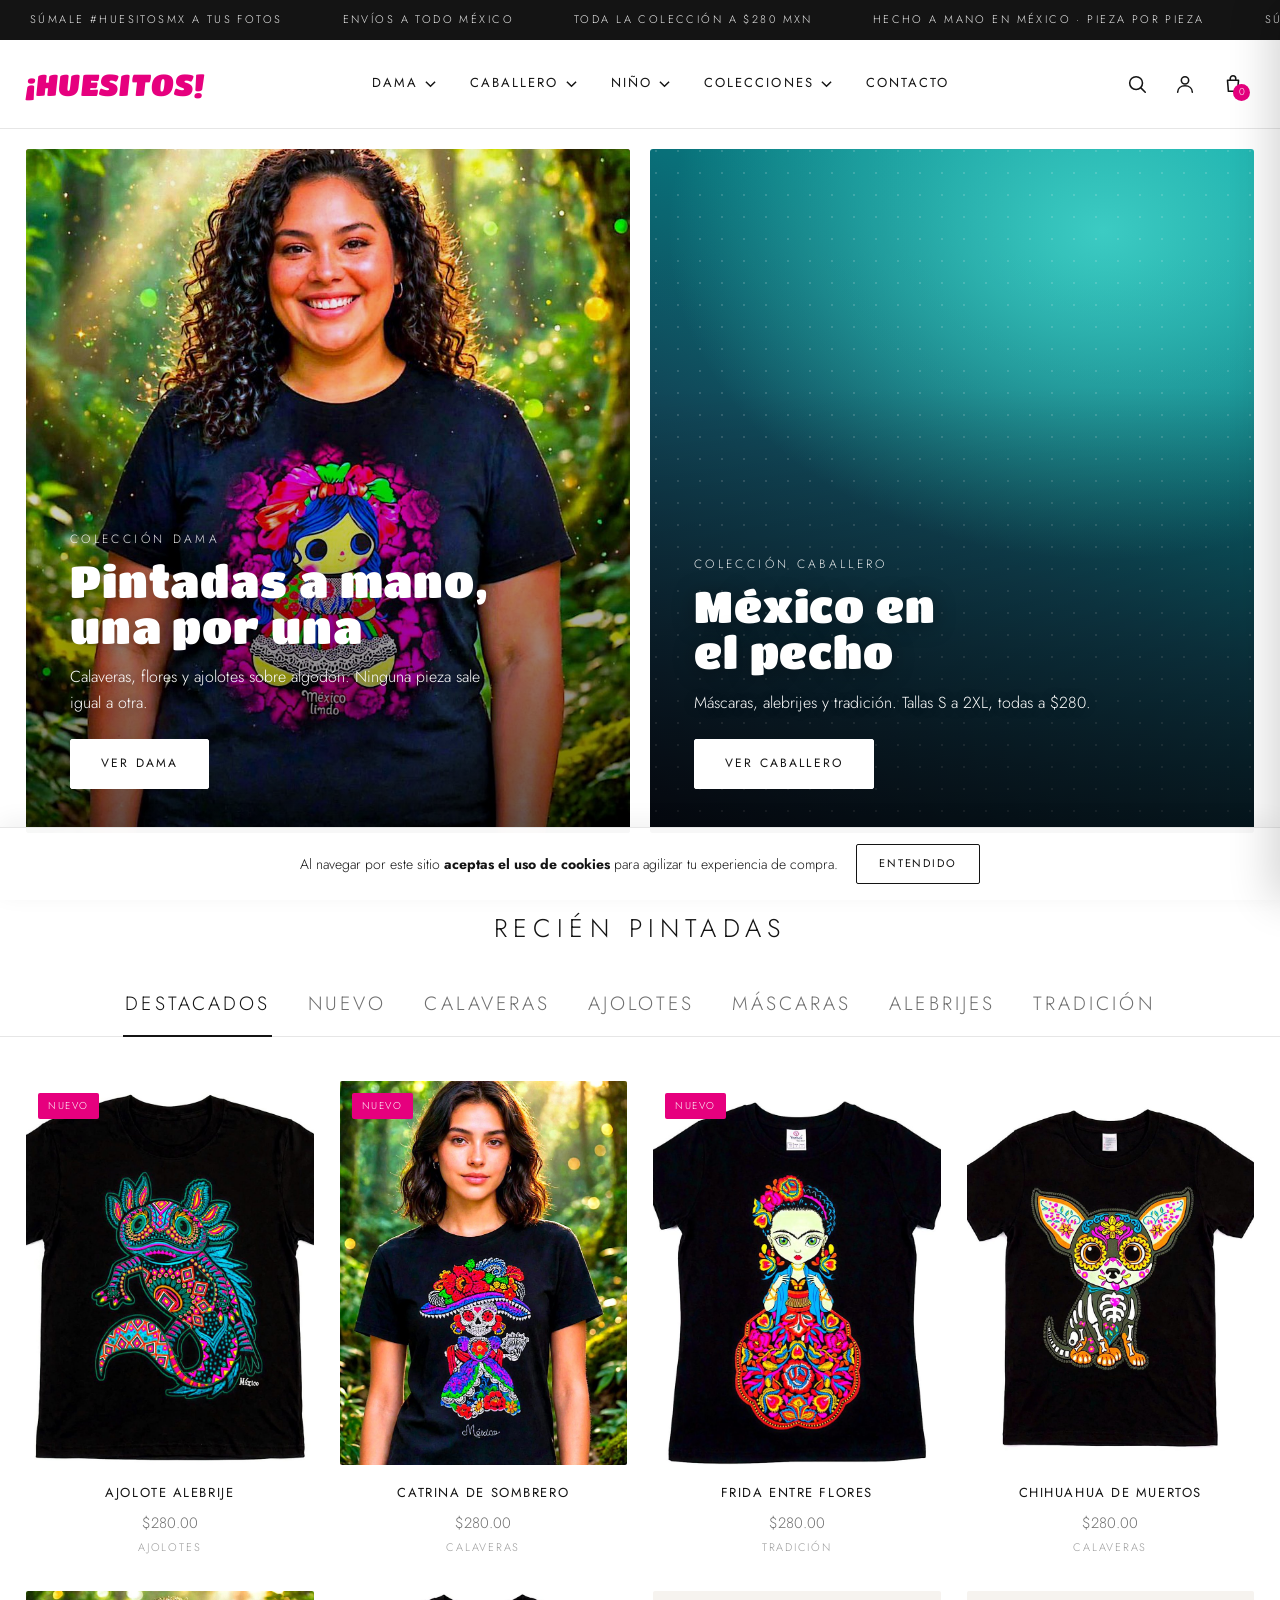
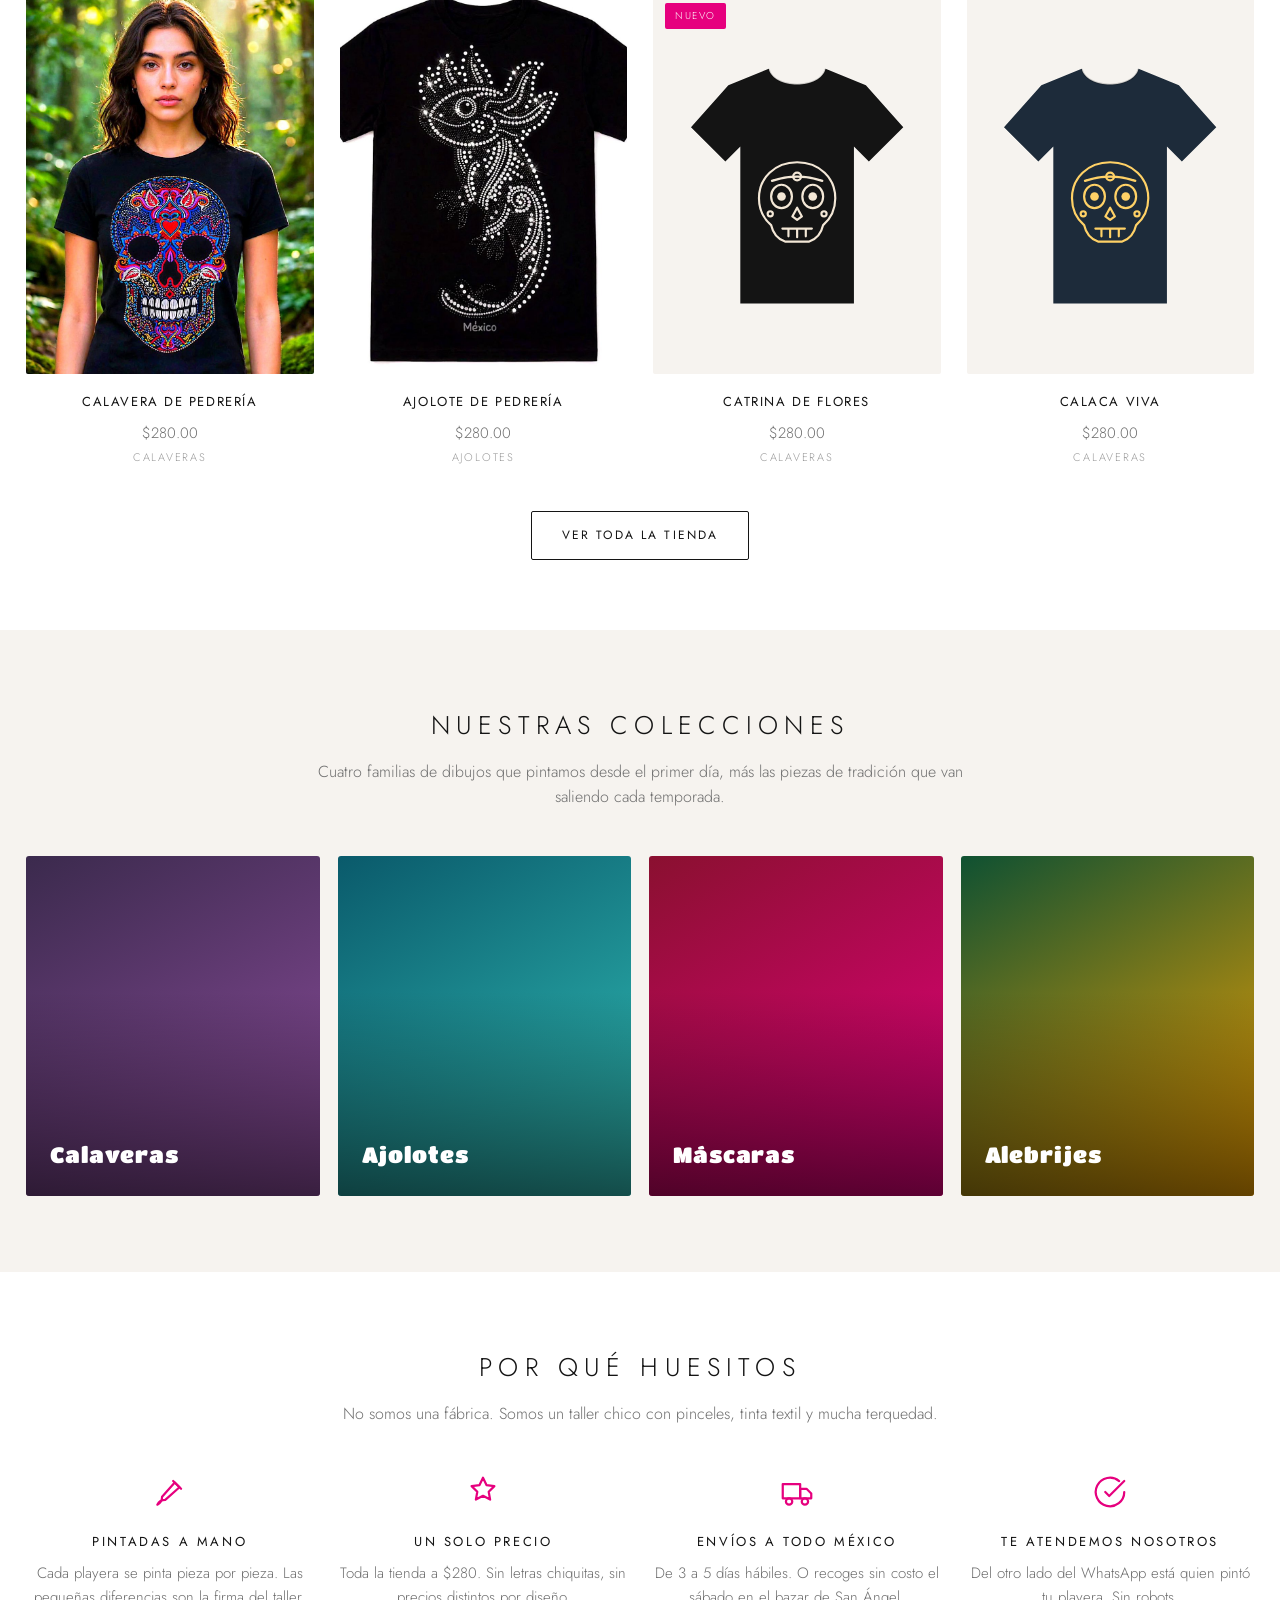
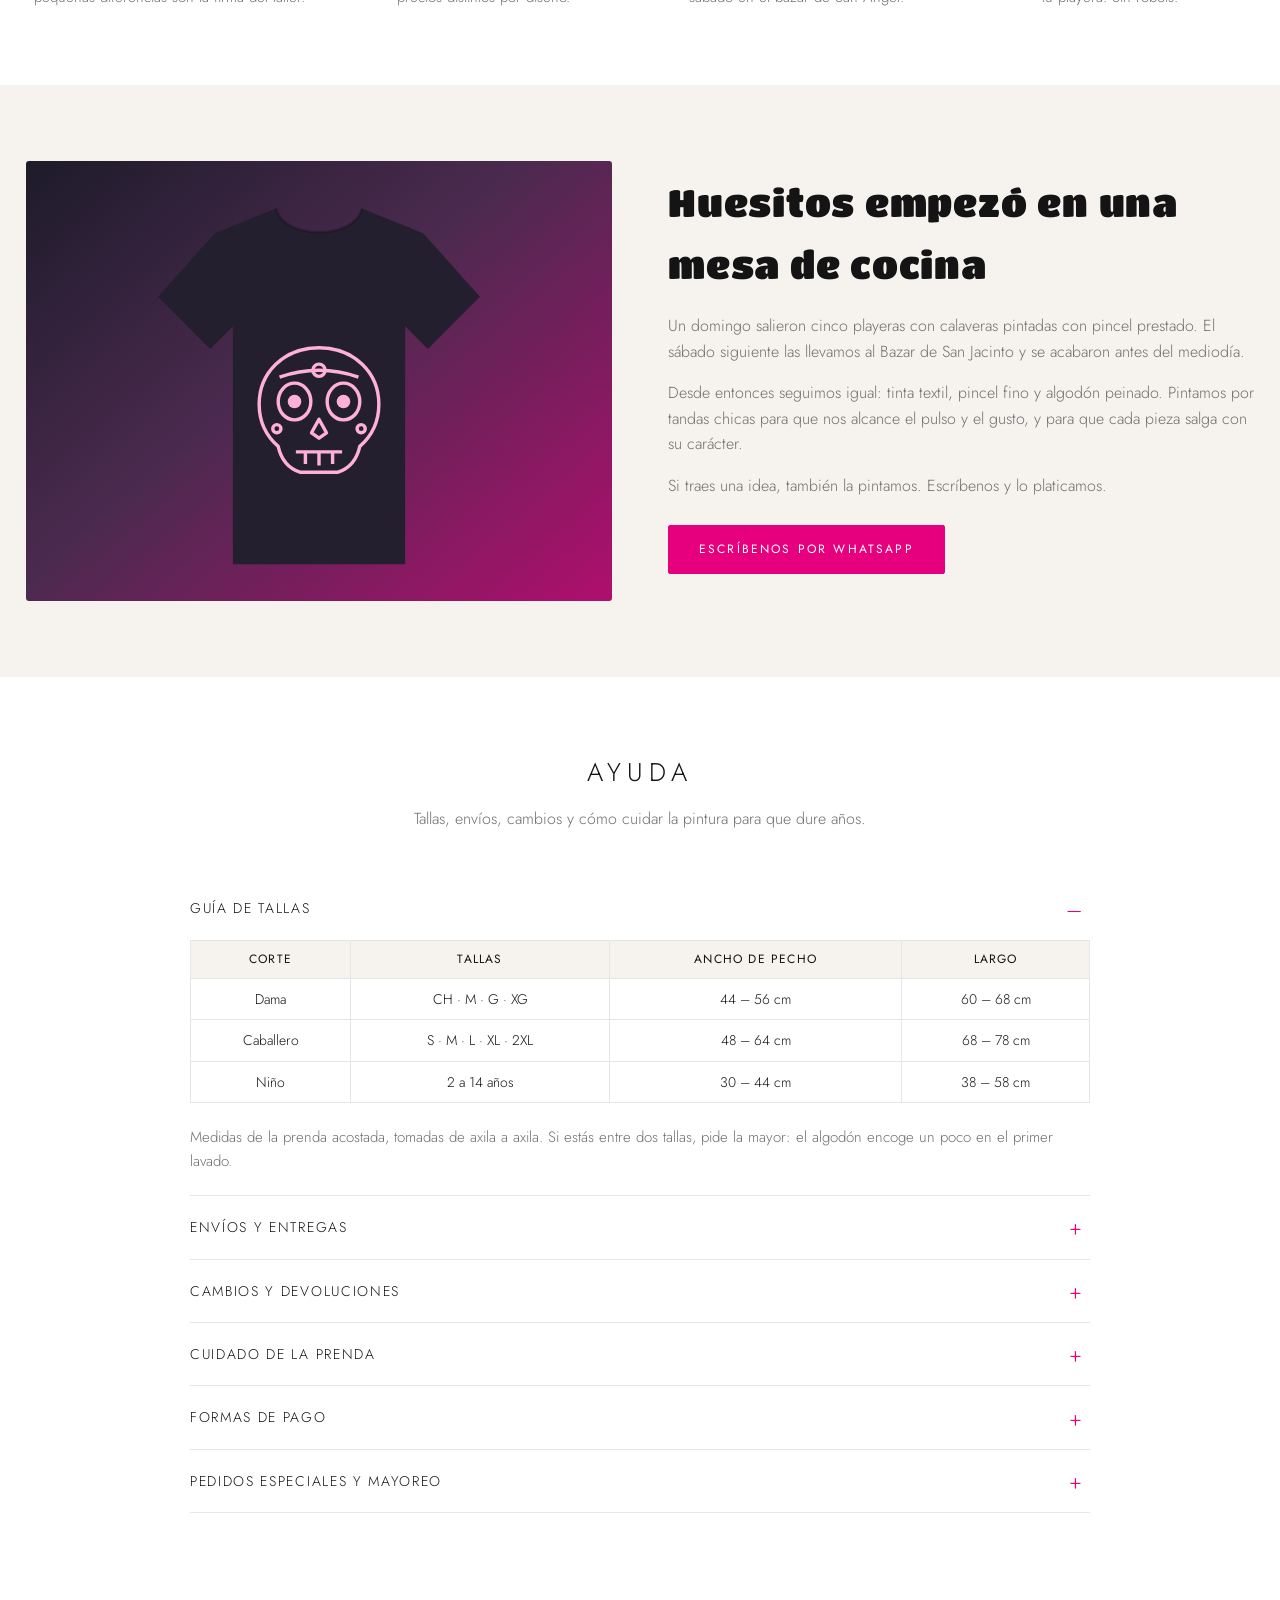
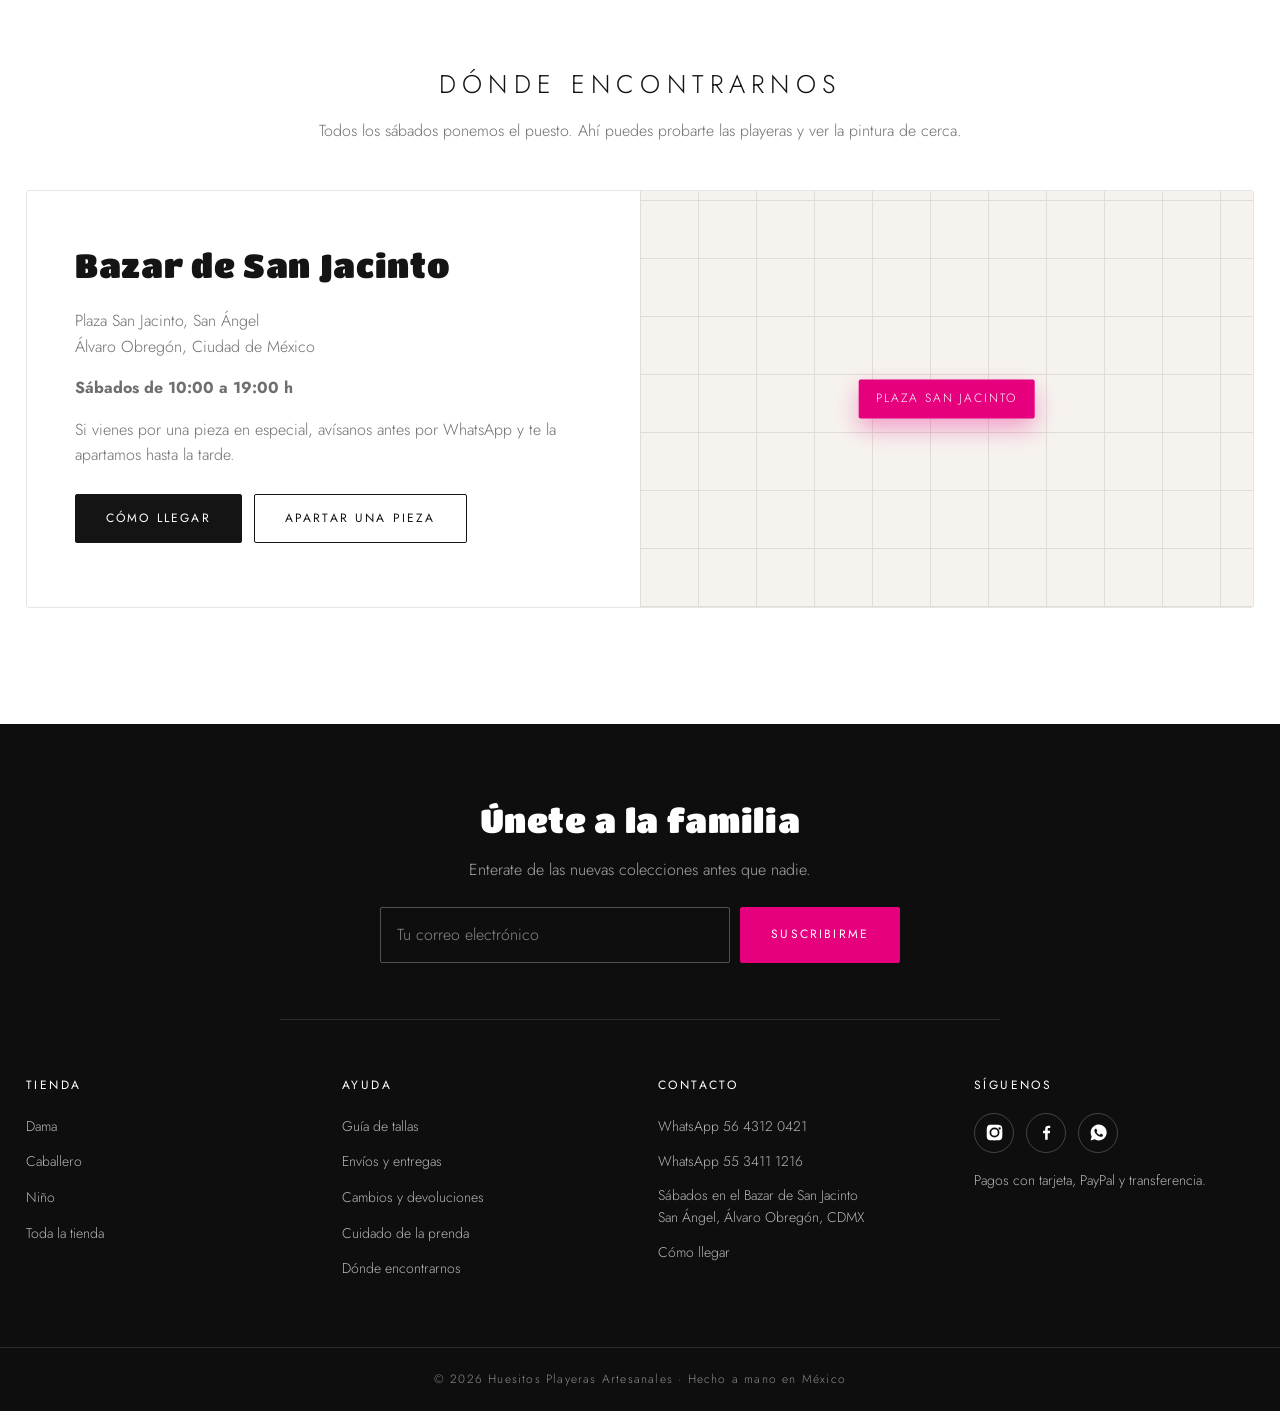
==== commit 1b293897: "Agregar las 10 playeras de dama con sus fotos reales Las fotos venían en dos PDF escaneados (5 tomas" ====
--- a/index.html
+++ b/index.html
@@ -214,7 +214,7 @@
 <section class="portada">
 
   <a class="portada__panel portada__panel--dama" href="dama.html">
-    <!-- Para usar foto real: <img src="assets/portada-dama.jpg" alt=""> -->
+    <img src="assets/productos/muneca-lele-modelo.jpg" alt="">
     <div class="portada__texto">
       <p class="encima">Colección Dama</p>
       <h1>Pintadas a mano,<br>una por una</h1>
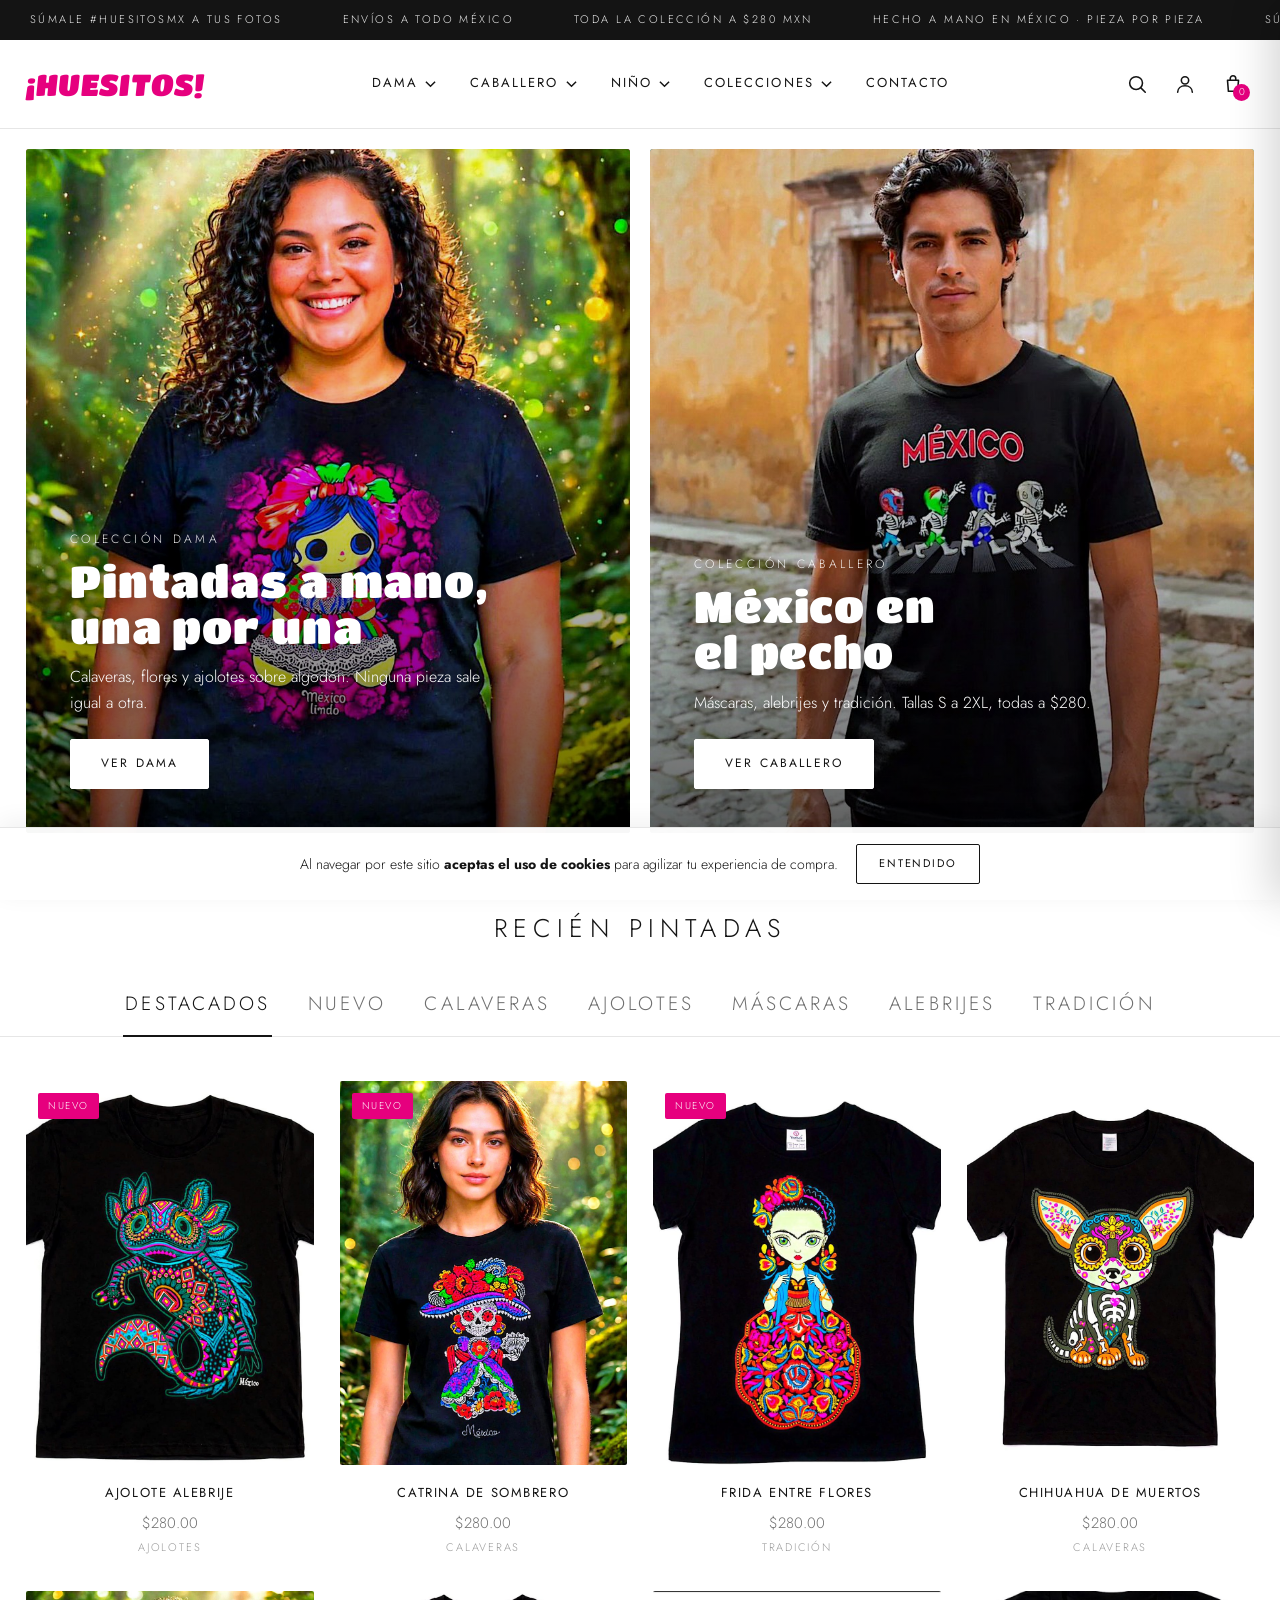
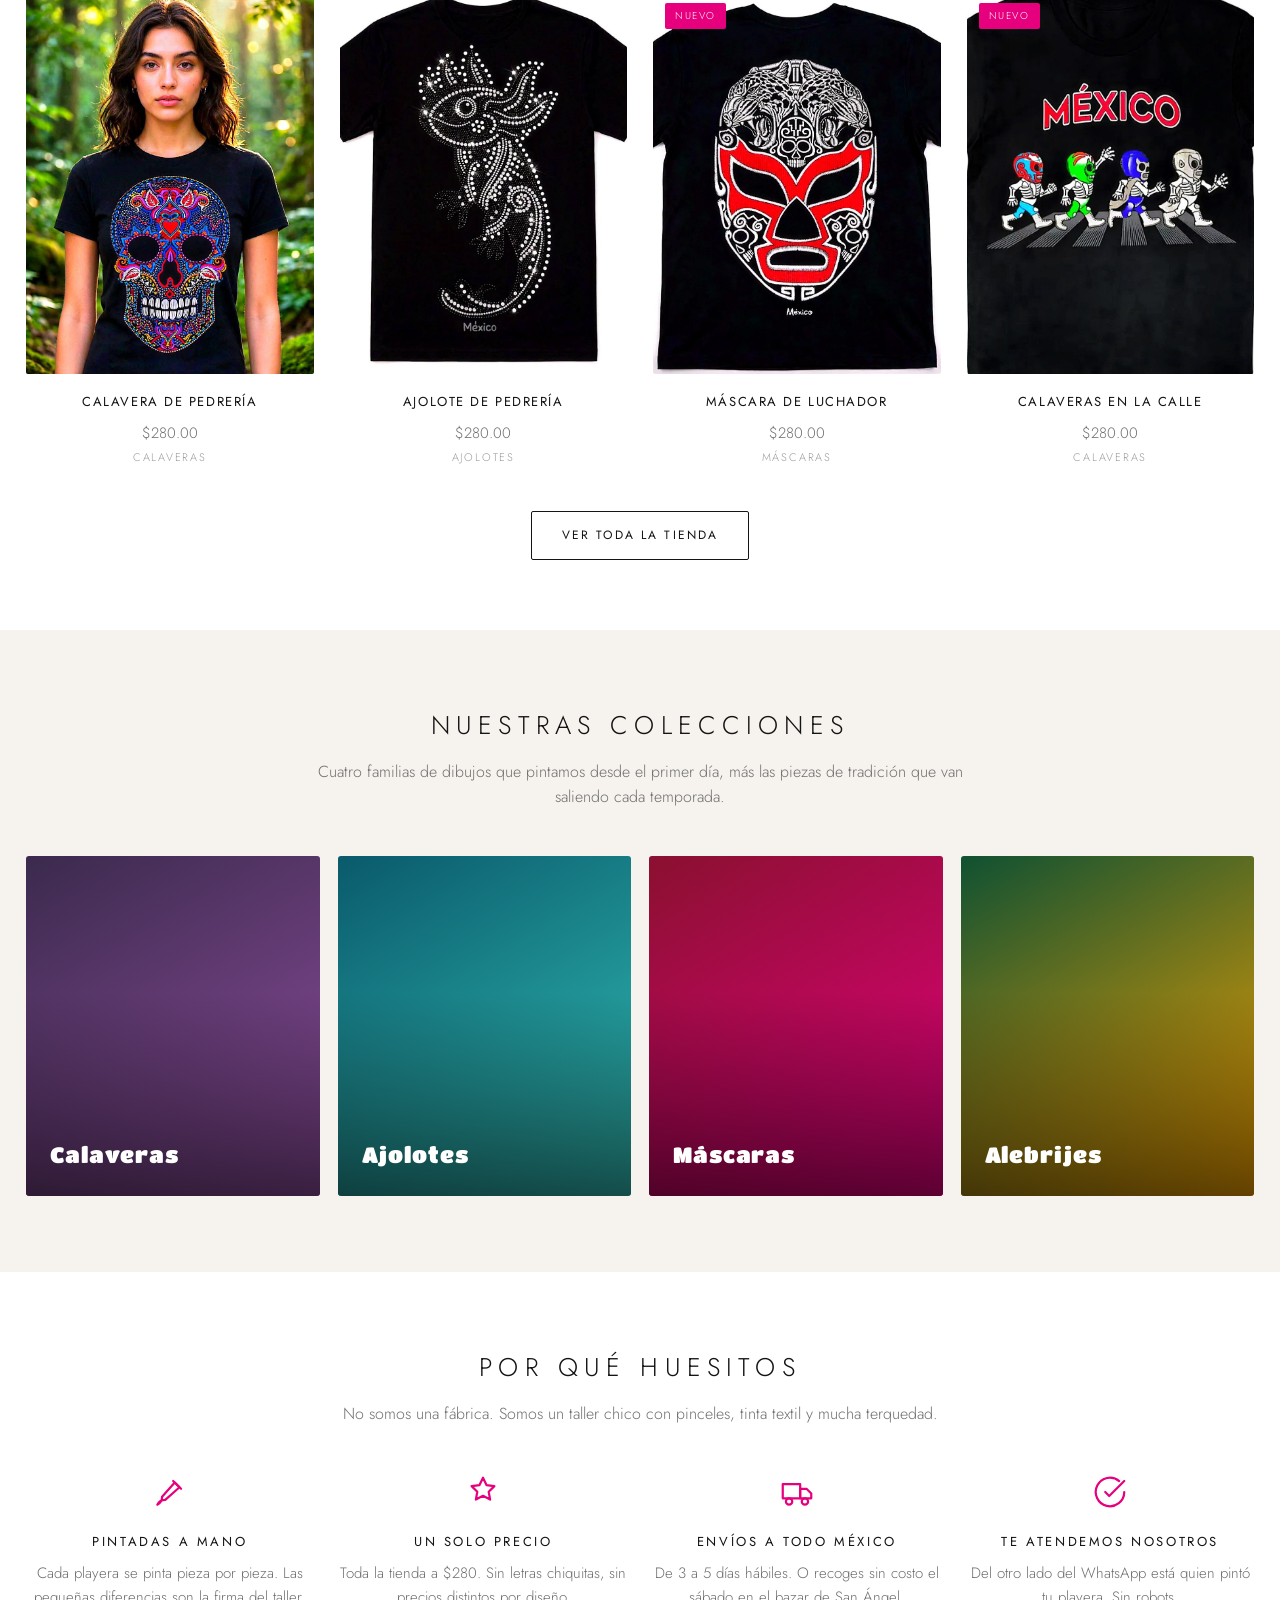
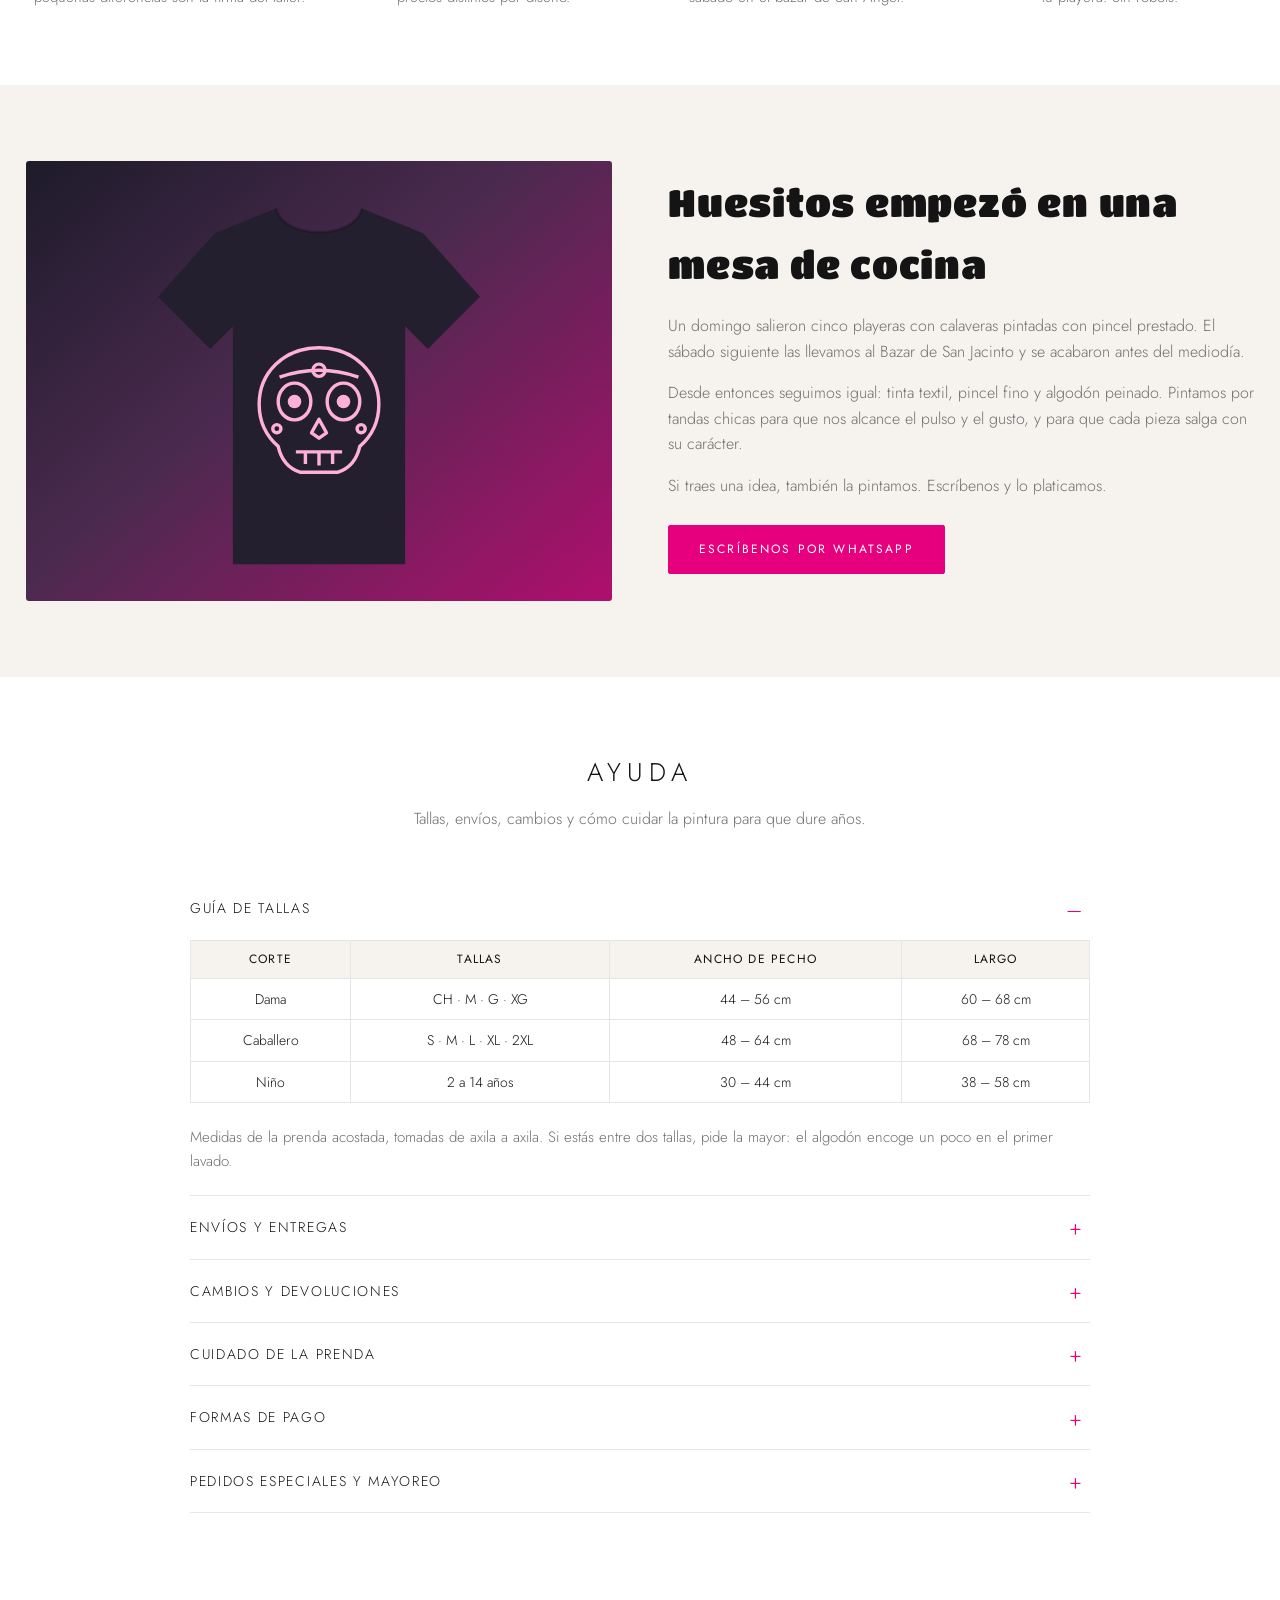
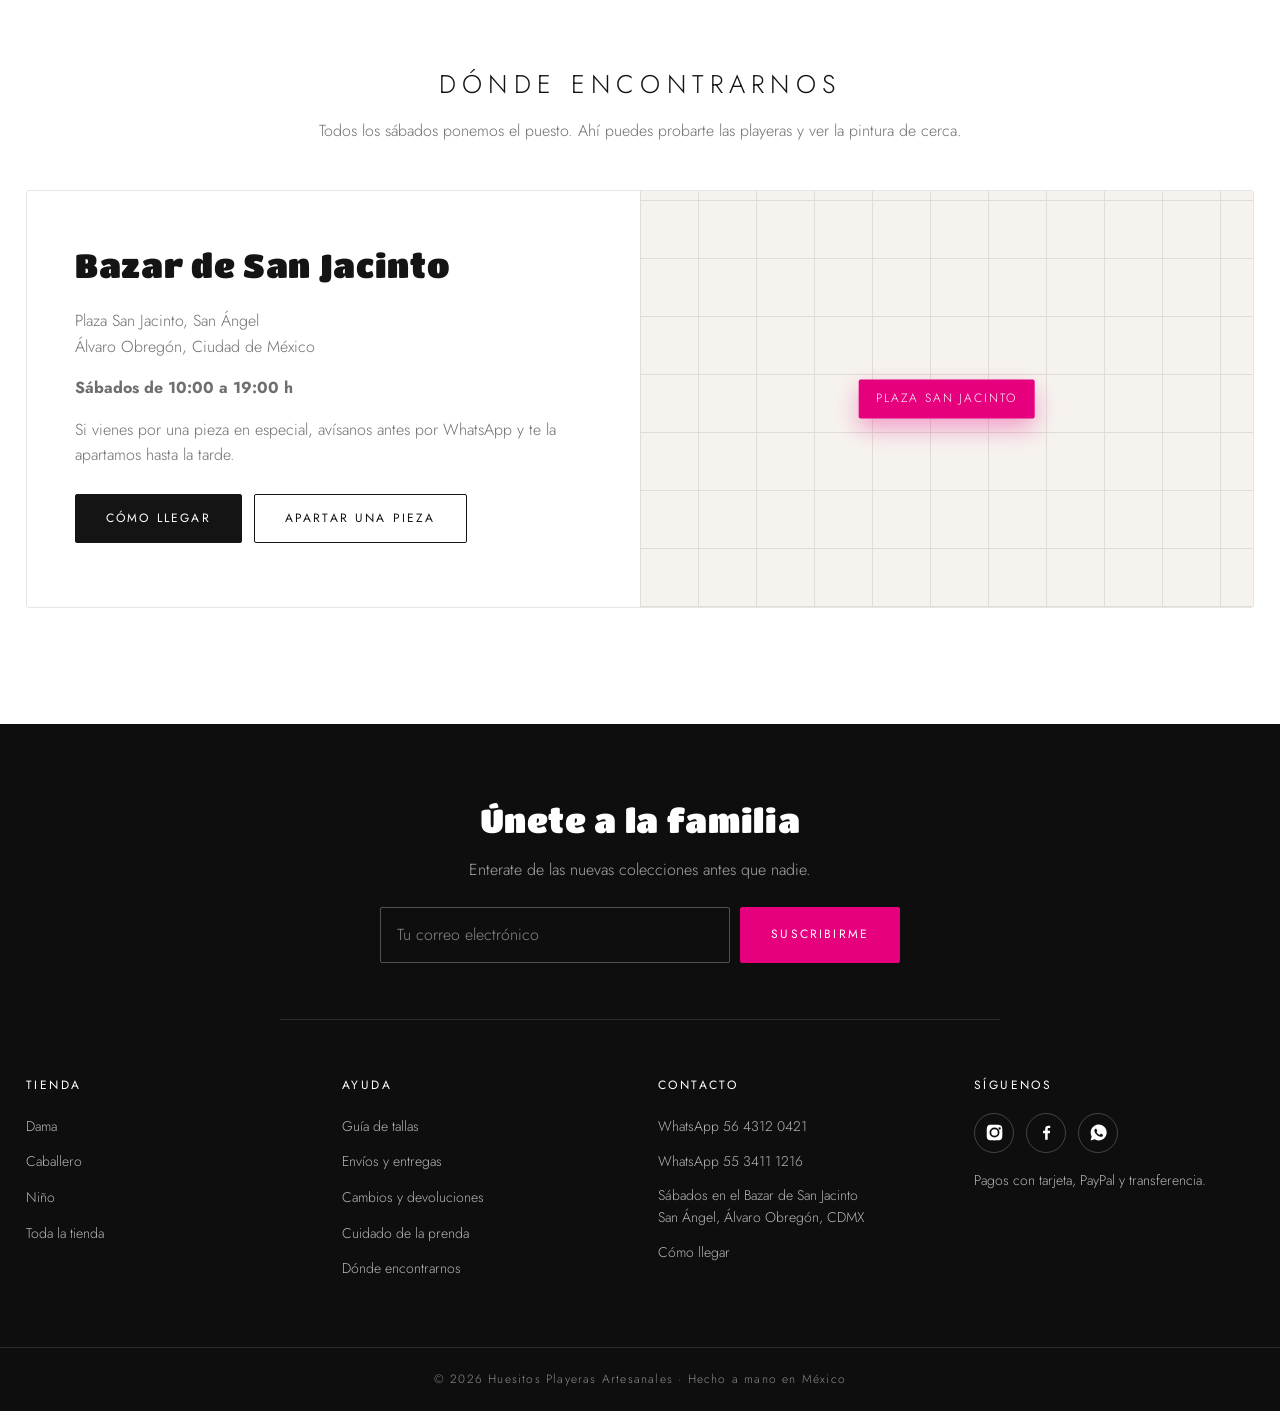
==== commit dba76912: "Agregar las dos primeras playeras de caballero con foto Del PDF nuevo salieron seis fotos que son do" ====
--- a/index.html
+++ b/index.html
@@ -224,7 +224,7 @@
   </a>
 
   <a class="portada__panel portada__panel--caballero" href="caballero.html">
-    <!-- Para usar foto real: <img src="assets/portada-caballero.jpg" alt=""> -->
+    <img src="assets/productos/calaveras-calle-modelo.jpg" alt="">
     <div class="portada__texto">
       <p class="encima">Colección Caballero</p>
       <h2>México en<br>el pecho</h2>
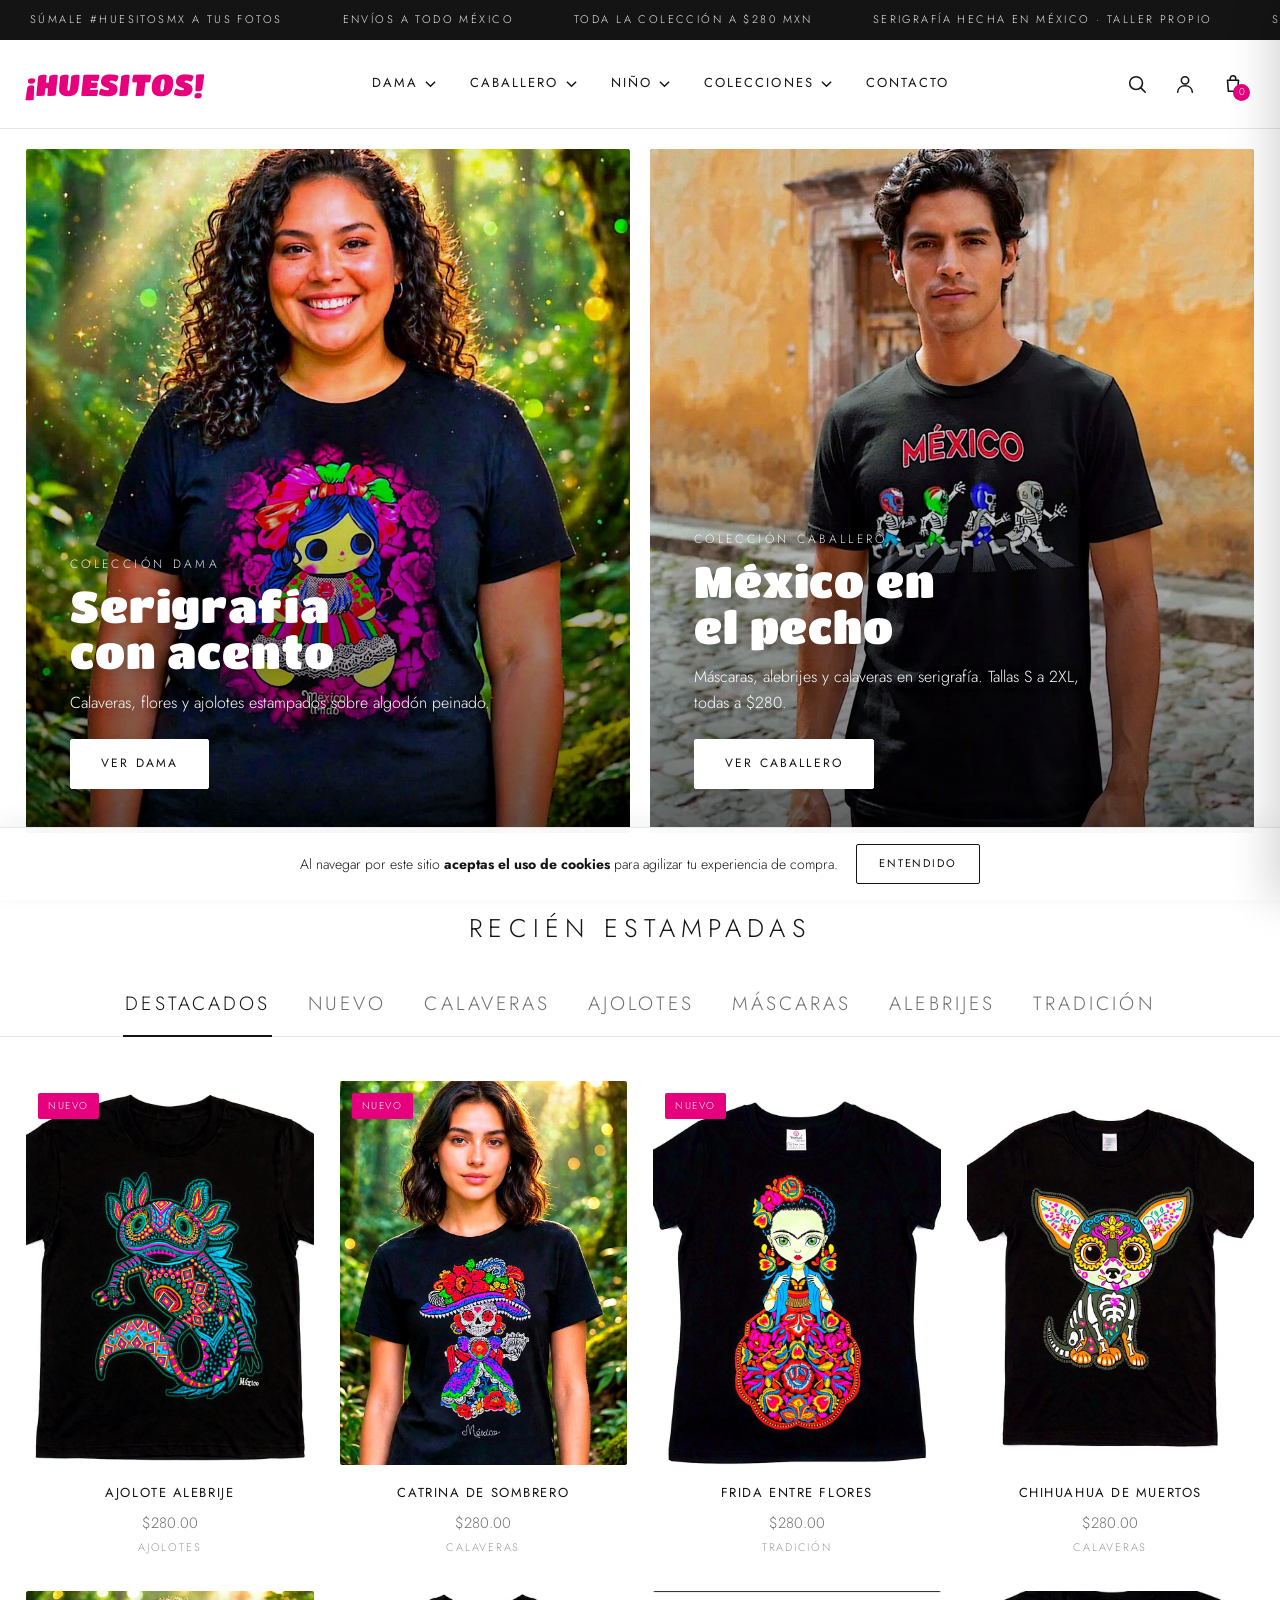
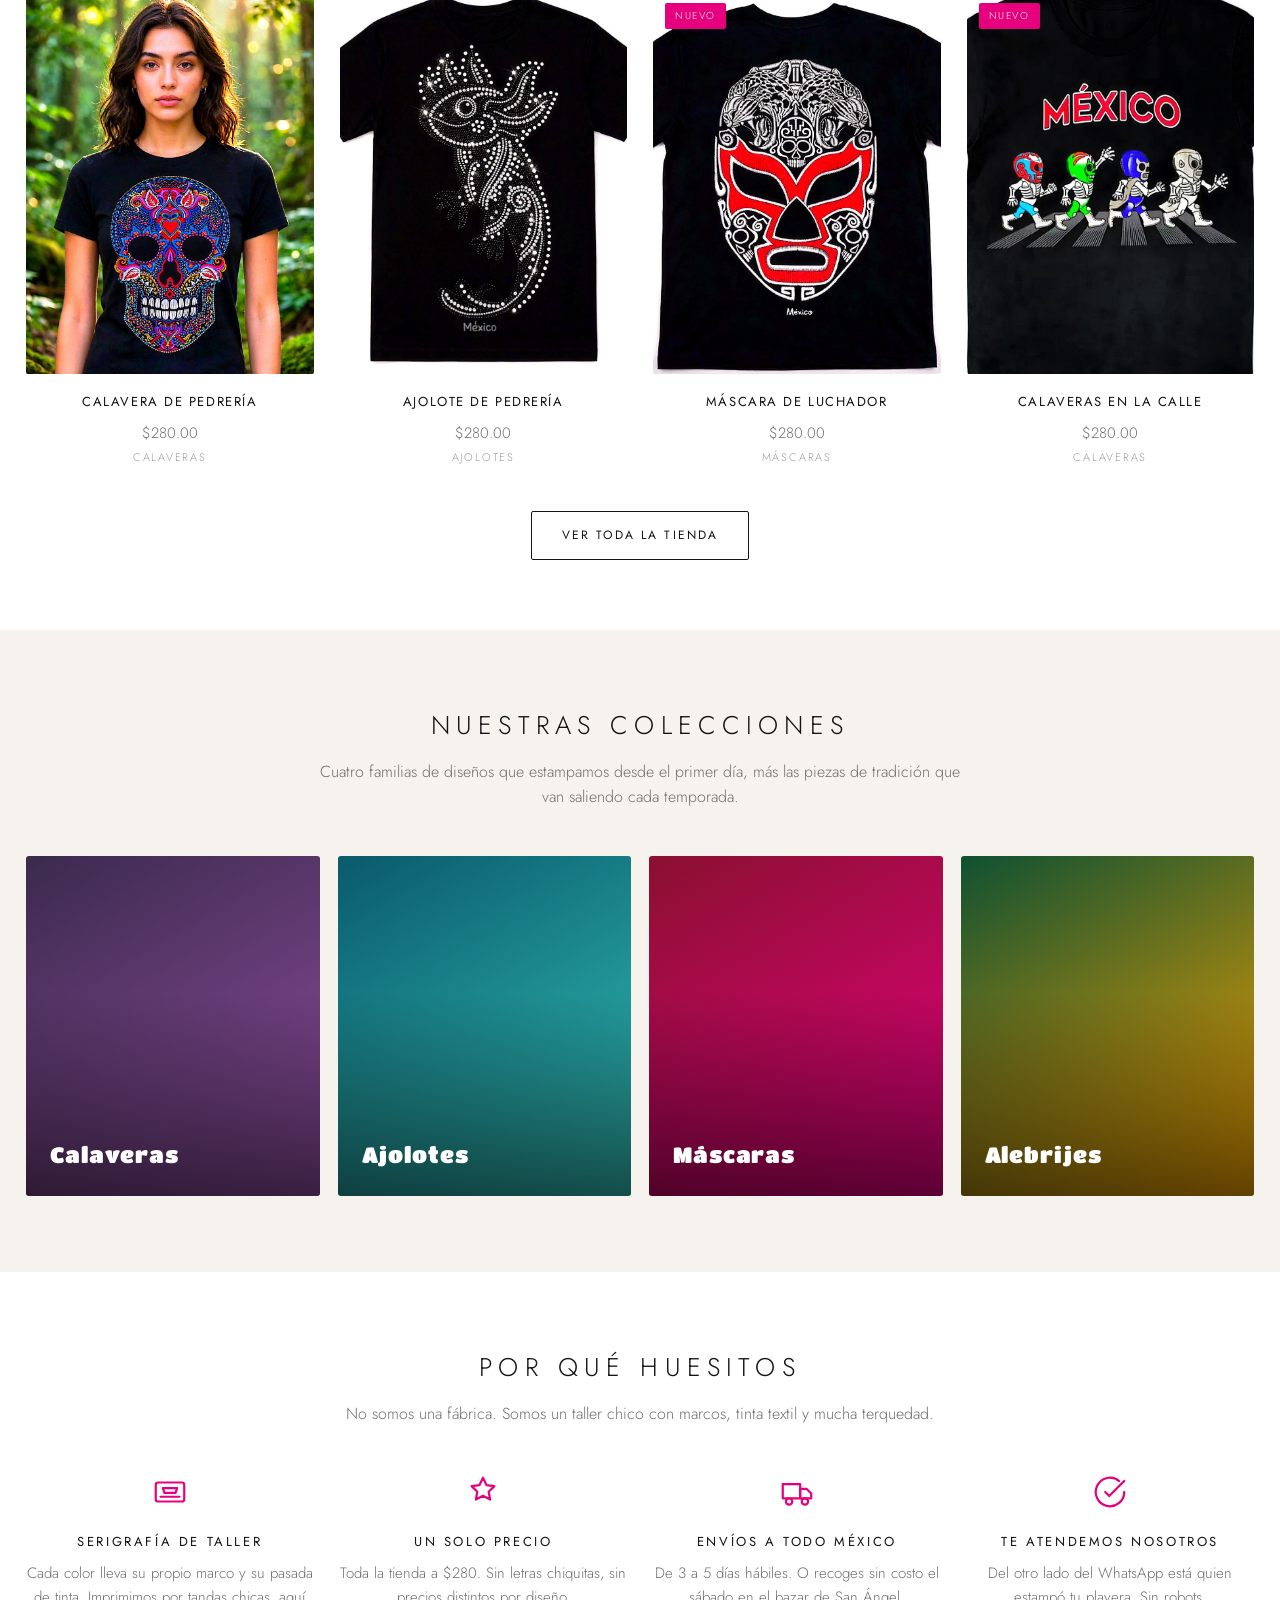
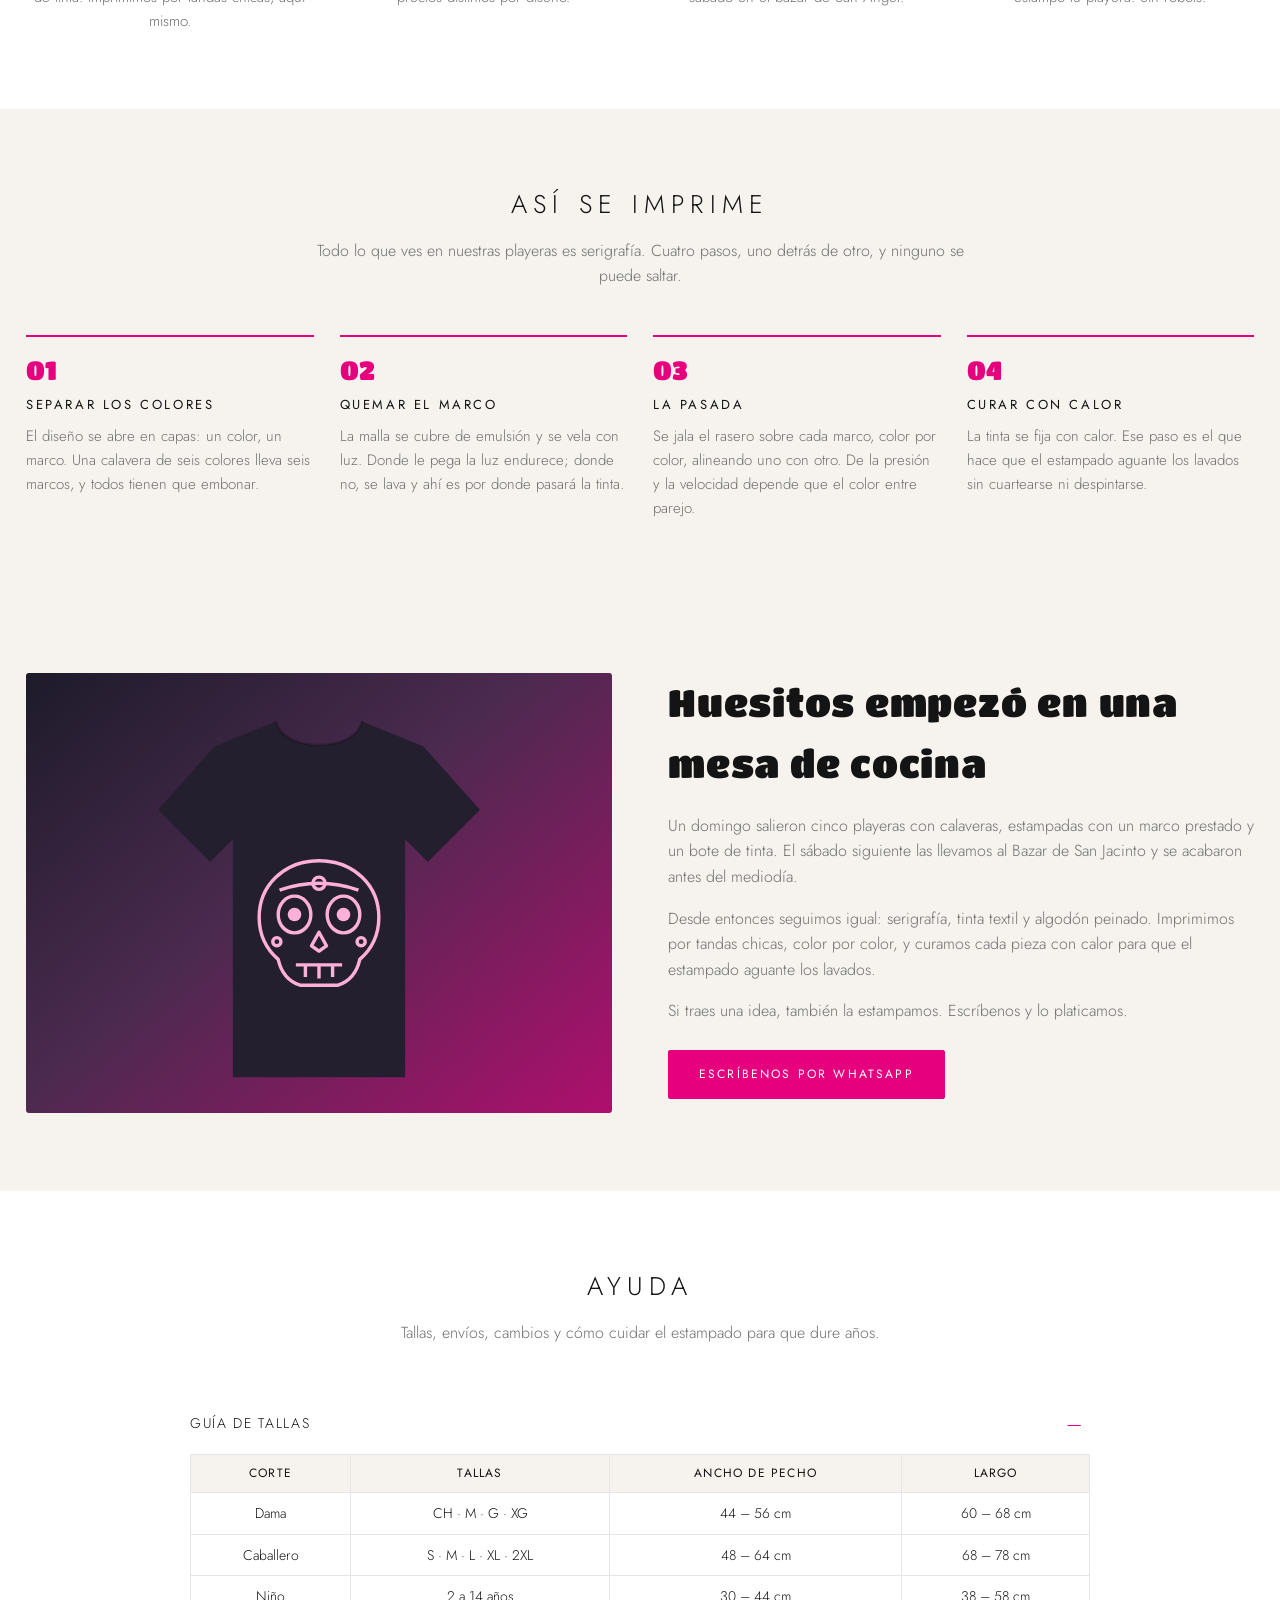
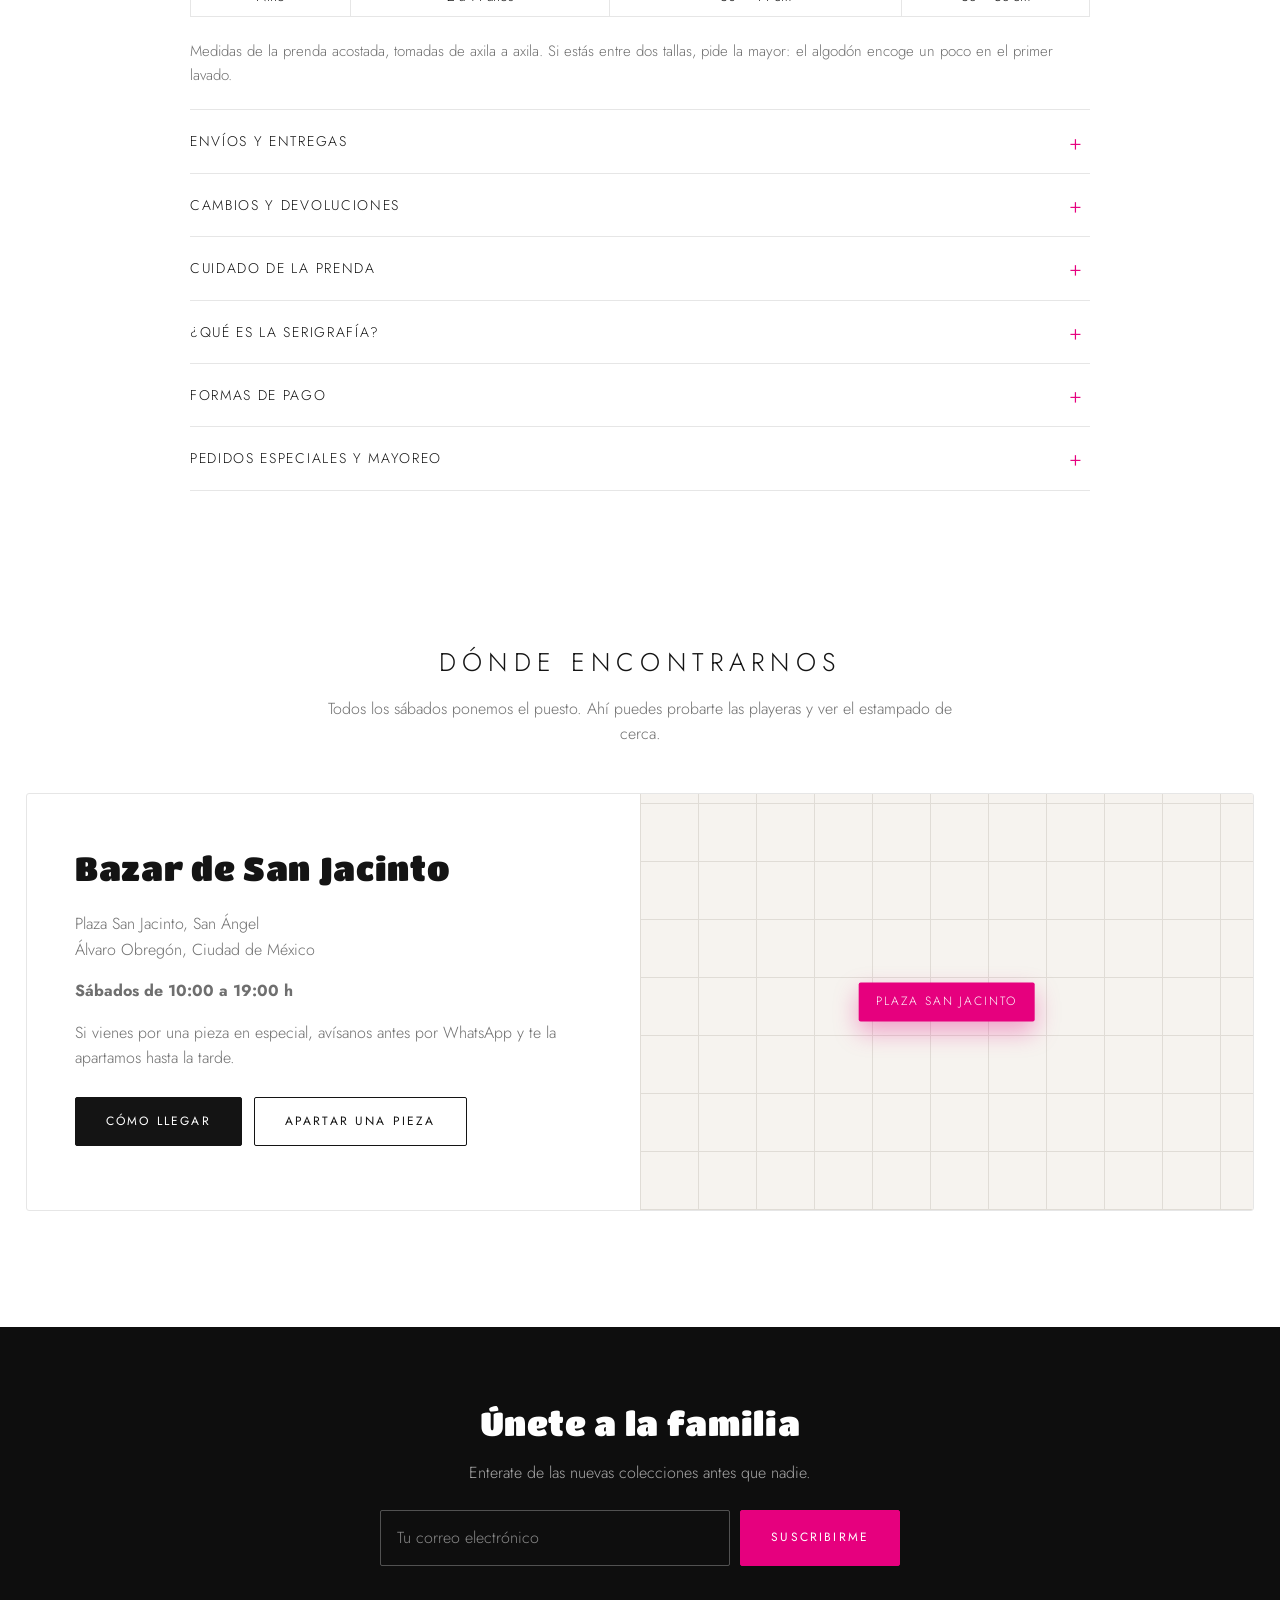
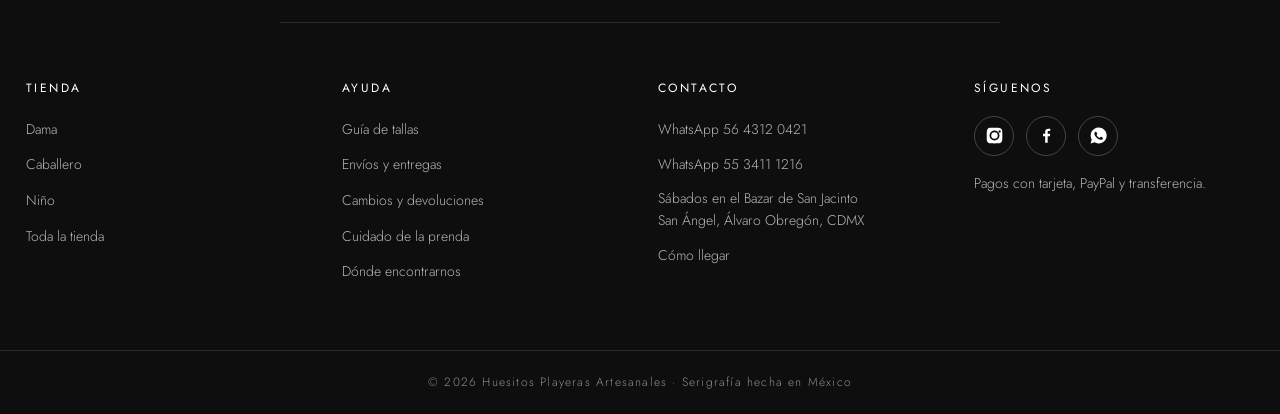
==== commit f9d95c82: "Cambiar todo el sitio de "pintado a mano" a serigrafía En ningún lado se dice ya que la playera esté" ====
--- a/index.html
+++ b/index.html
@@ -3,8 +3,8 @@
 <head>
 <meta charset="utf-8">
 <meta name="viewport" content="width=device-width, initial-scale=1">
-<title>Huesitos · Playeras Artesanales Pintadas a Mano</title>
-<meta name="description" content="Huesitos: playeras artesanales pintadas a mano en México. Calaveras, ajolotes, máscaras, alebrijes y tradición. Todas a $280. Envíos a todo el país.">
+<title>Huesitos · Playeras de Serigrafía Hechas en México</title>
+<meta name="description" content="Huesitos: playeras estampadas en serigrafía en México. Calaveras, ajolotes, máscaras, alebrijes y tradición. Todas a $280. Envíos a todo el país.">
 <!-- ===================================================================
      OJO: "huesitos.mx" es un dominio de ejemplo. Al publicar el sitio,
      reemplaza huesitos.mx por tu dominio real en las 6 lineas de abajo
@@ -21,7 +21,7 @@
 <meta property="og:site_name" content="Huesitos Playeras Artesanales">
 <meta property="og:locale" content="es_MX">
 <meta property="og:title" content="Huesitos | Playeras Artesanales">
-<meta property="og:description" content="Playeras pintadas a mano, una por una, en México. Calaveras, ajolotes, máscaras y alebrijes a $280.">
+<meta property="og:description" content="Playeras de serigrafía hechas en México. Calaveras, ajolotes, máscaras y alebrijes a $280.">
 <meta property="og:url" content="https://huesitos.mx/">
 <meta property="og:image" content="https://huesitos.mx/assets/og.jpg">
 <meta property="og:image:width" content="1200">
@@ -30,7 +30,7 @@
 
 <meta name="twitter:card" content="summary_large_image">
 <meta name="twitter:title" content="Huesitos | Playeras Artesanales">
-<meta name="twitter:description" content="Playeras pintadas a mano, una por una, en México. Todas a $280.">
+<meta name="twitter:description" content="Playeras de serigrafía hechas en México. Todas a $280.">
 <meta name="twitter:image" content="https://huesitos.mx/assets/og.jpg">
 
 <link rel="preconnect" href="https://fonts.googleapis.com">
@@ -43,7 +43,7 @@
   "@context":"https://schema.org",
   "@type":"ClothingStore",
   "name":"Huesitos Playeras Artesanales",
-  "description":"Playeras artesanales pintadas a mano en México.",
+  "description":"Playeras estampadas en serigrafía en México.",
   "url":"https://huesitos.mx/",
   "telephone":"+525643120421",
   "priceRange":"$280 MXN",
@@ -90,7 +90,7 @@
     <a href="https://www.instagram.com/playeras.huesitos/" target="_blank" rel="noopener">SÚMALE #HUESITOSMX A TUS FOTOS</a>
     <a href="index.html#ayuda">ENVÍOS A TODO MÉXICO</a>
     <a href="tienda.html">TODA LA COLECCIÓN A $280 MXN</a>
-    <a href="index.html#nosotros">HECHO A MANO EN MÉXICO · PIEZA POR PIEZA</a>
+    <a href="index.html#nosotros">SERIGRAFÍA HECHA EN MÉXICO · TALLER PROPIO</a>
   </div>
 </div>
 
@@ -217,8 +217,8 @@
     <img src="assets/productos/muneca-lele-modelo.jpg" alt="">
     <div class="portada__texto">
       <p class="encima">Colección Dama</p>
-      <h1>Pintadas a mano,<br>una por una</h1>
-      <p class="bajada">Calaveras, flores y ajolotes sobre algodón. Ninguna pieza sale igual a otra.</p>
+      <h1>Serigrafía<br>con acento</h1>
+      <p class="bajada">Calaveras, flores y ajolotes estampados sobre algodón peinado.</p>
       <span class="boton">Ver dama</span>
     </div>
   </a>
@@ -228,7 +228,7 @@
     <div class="portada__texto">
       <p class="encima">Colección Caballero</p>
       <h2>México en<br>el pecho</h2>
-      <p class="bajada">Máscaras, alebrijes y tradición. Tallas S a 2XL, todas a $280.</p>
+      <p class="bajada">Máscaras, alebrijes y calaveras en serigrafía. Tallas S a 2XL, todas a $280.</p>
       <span class="boton">Ver caballero</span>
     </div>
   </a>
@@ -237,7 +237,7 @@
 
 
 <!-- ============ DESTACADOS ============ -->
-<h2 class="titulo-seccion" id="colecciones" style="padding-top:56px">Recién pintadas</h2>
+<h2 class="titulo-seccion" id="colecciones" style="padding-top:56px">Recién estampadas</h2>
 
 <div class="pestanas" role="tablist" aria-label="Filtrar colección">
   <button class="pestana pestana-portada" role="tab" aria-selected="true"  data-coleccion="destacados">Destacados</button>
@@ -259,7 +259,7 @@
 <!-- ============ COLECCIONES ============ -->
 <section class="seccion franja-gris">
   <h2 class="titulo-seccion">Nuestras colecciones</h2>
-  <p class="subtitulo-seccion">Cuatro familias de dibujos que pintamos desde el primer día, más las piezas de tradición que van saliendo cada temporada.</p>
+  <p class="subtitulo-seccion">Cuatro familias de diseños que estampamos desde el primer día, más las piezas de tradición que van saliendo cada temporada.</p>
   <div class="mosaico">
     <a class="mosaico__pieza mosaico__pieza--calaveras" id="calaveras" href="tienda.html#calaveras"><span>Calaveras</span></a>
     <a class="mosaico__pieza mosaico__pieza--ajolotes"  id="ajolotes"  href="tienda.html#ajolotes"><span>Ajolotes</span></a>
@@ -272,15 +272,16 @@
 <!-- ============ POR QUÉ HUESITOS ============ -->
 <section class="seccion">
   <h2 class="titulo-seccion">Por qué Huesitos</h2>
-  <p class="subtitulo-seccion">No somos una fábrica. Somos un taller chico con pinceles, tinta textil y mucha terquedad.</p>
+  <p class="subtitulo-seccion">No somos una fábrica. Somos un taller chico con marcos, tinta textil y mucha terquedad.</p>
   <div class="argumentos">
 
     <div class="argumento">
       <svg viewBox="0 0 24 24" fill="none" stroke="currentColor" stroke-width="1.4" stroke-linecap="round" stroke-linejoin="round">
-        <path d="M4 20c2-1 3-3 3-5l8-9 3 3-9 8c-2 0-4 1-5 3Z"/><path d="M14 5l5 5"/>
+        <rect x="3" y="6" width="18" height="12" rx="1.5"/><path d="M6 15h12"/>
+        <path d="M7.5 9.5h9l-1 3h-7Z"/>
       </svg>
-      <h3>Pintadas a mano</h3>
-      <p>Cada playera se pinta pieza por pieza. Las pequeñas diferencias son la firma del taller.</p>
+      <h3>Serigrafía de taller</h3>
+      <p>Cada color lleva su propio marco y su pasada de tinta. Imprimimos por tandas chicas, aquí mismo.</p>
     </div>
 
     <div class="argumento">
@@ -304,7 +305,42 @@
         <path d="M21 12a9 9 0 1 1-3.2-6.9"/><path d="M9 12l2.5 2.5L21 5"/>
       </svg>
       <h3>Te atendemos nosotros</h3>
-      <p>Del otro lado del WhatsApp está quien pintó tu playera. Sin robots.</p>
+      <p>Del otro lado del WhatsApp está quien estampó tu playera. Sin robots.</p>
+    </div>
+
+  </div>
+</section>
+
+
+<!-- ============ ASÍ SE IMPRIME ============ -->
+<section class="seccion franja-gris" id="serigrafia">
+  <h2 class="titulo-seccion">Así se imprime</h2>
+  <p class="subtitulo-seccion">Todo lo que ves en nuestras playeras es serigrafía. Cuatro pasos, uno detrás de otro, y ninguno se puede saltar.</p>
+
+  <div class="pasos">
+
+    <div class="paso">
+      <span class="paso__num">01</span>
+      <h3>Separar los colores</h3>
+      <p>El diseño se abre en capas: un color, un marco. Una calavera de seis colores lleva seis marcos, y todos tienen que embonar.</p>
+    </div>
+
+    <div class="paso">
+      <span class="paso__num">02</span>
+      <h3>Quemar el marco</h3>
+      <p>La malla se cubre de emulsión y se vela con luz. Donde le pega la luz endurece; donde no, se lava y ahí es por donde pasará la tinta.</p>
+    </div>
+
+    <div class="paso">
+      <span class="paso__num">03</span>
+      <h3>La pasada</h3>
+      <p>Se jala el rasero sobre cada marco, color por color, alineando uno con otro. De la presión y la velocidad depende que el color entre parejo.</p>
+    </div>
+
+    <div class="paso">
+      <span class="paso__num">04</span>
+      <h3>Curar con calor</h3>
+      <p>La tinta se fija con calor. Ese paso es el que hace que el estampado aguante los lavados sin cuartearse ni despintarse.</p>
     </div>
 
   </div>
@@ -319,9 +355,9 @@
     </div>
     <div>
       <h2>Huesitos empezó en una mesa de cocina</h2>
-      <p>Un domingo salieron cinco playeras con calaveras pintadas con pincel prestado. El sábado siguiente las llevamos al Bazar de San Jacinto y se acabaron antes del mediodía.</p>
-      <p>Desde entonces seguimos igual: tinta textil, pincel fino y algodón peinado. Pintamos por tandas chicas para que nos alcance el pulso y el gusto, y para que cada pieza salga con su carácter.</p>
-      <p>Si traes una idea, también la pintamos. Escríbenos y lo platicamos.</p>
+      <p>Un domingo salieron cinco playeras con calaveras, estampadas con un marco prestado y un bote de tinta. El sábado siguiente las llevamos al Bazar de San Jacinto y se acabaron antes del mediodía.</p>
+      <p>Desde entonces seguimos igual: serigrafía, tinta textil y algodón peinado. Imprimimos por tandas chicas, color por color, y curamos cada pieza con calor para que el estampado aguante los lavados.</p>
+      <p>Si traes una idea, también la estampamos. Escríbenos y lo platicamos.</p>
       <p style="margin-top:26px">
         <a class="boton boton--rosa" href="https://wa.me/525643120421" target="_blank" rel="noopener">Escríbenos por WhatsApp</a>
       </p>
@@ -333,7 +369,7 @@
 <!-- ============ AYUDA ============ -->
 <section class="seccion" id="ayuda">
   <h2 class="titulo-seccion">Ayuda</h2>
-  <p class="subtitulo-seccion">Tallas, envíos, cambios y cómo cuidar la pintura para que dure años.</p>
+  <p class="subtitulo-seccion">Tallas, envíos, cambios y cómo cuidar el estampado para que dure años.</p>
 
   <div class="ayuda">
 
@@ -364,17 +400,24 @@
 
     <details>
       <summary>Cambios y devoluciones</summary>
-      <p>Tienes 15 días naturales para cambiar la talla, siempre que la playera esté sin usar y con su etiqueta. El envío del cambio corre por nuestra cuenta la primera vez. Las piezas pintadas por encargo no tienen cambio, porque se hacen solo para ti.</p>
+      <p>Tienes 15 días naturales para cambiar la talla, siempre que la playera esté sin usar y con su etiqueta. El envío del cambio corre por nuestra cuenta la primera vez. Las piezas estampadas por encargo no tienen cambio, porque se hacen solo para ti.</p>
     </details>
 
     <details>
       <summary>Cuidado de la prenda</summary>
       <ul>
         <li>Lava del revés, a mano o en ciclo delicado con agua fría.</li>
-        <li>Nada de cloro ni suavizante sobre el dibujo.</li>
+        <li>Nada de cloro ni suavizante sobre el estampado.</li>
         <li>Seca a la sombra, extendida. Sin secadora.</li>
-        <li>Plancha por dentro, nunca directo sobre la pintura.</li>
+        <li>Plancha por dentro, nunca directo sobre el estampado.</li>
       </ul>
+    </details>
+
+    <details>
+      <summary>¿Qué es la serigrafía?</summary>
+      <p>Es imprimir pasando tinta a través de una malla tensada en un marco. La malla se tapa donde no debe pasar tinta, y lo que queda abierto es el dibujo. Cada color lleva su propio marco y su propia pasada, así que un diseño de seis colores se imprime seis veces sobre la misma playera.</p>
+      <p>Al final la tinta se cura con calor para que quede fijada en la tela. Por eso el estampado no se siente como una calcomanía pegada encima, y aguanta los lavados sin cuartearse.</p>
+      <p>Algunos de nuestros diseños imitan otras técnicas, como el popotillo, la pedrería o el bordado, pero todos están impresos en serigrafía.</p>
     </details>
 
     <details>
@@ -384,7 +427,7 @@
 
     <details>
       <summary>Pedidos especiales y mayoreo</summary>
-      <p>Pintamos diseños por encargo desde 10 piezas: equipos, familias, negocios y regalos. Escríbenos con tu idea y te mandamos un boceto antes de pintar.</p>
+      <p>Estampamos diseños por encargo desde 10 piezas: equipos, familias, negocios y regalos. Escríbenos con tu idea y te mandamos un boceto antes de quemar el marco.</p>
     </details>
 
   </div>
@@ -394,7 +437,7 @@
 <!-- ============ DÓNDE ENCONTRARNOS ============ -->
 <section class="seccion" id="donde">
   <h2 class="titulo-seccion">Dónde encontrarnos</h2>
-  <p class="subtitulo-seccion">Todos los sábados ponemos el puesto. Ahí puedes probarte las playeras y ver la pintura de cerca.</p>
+  <p class="subtitulo-seccion">Todos los sábados ponemos el puesto. Ahí puedes probarte las playeras y ver el estampado de cerca.</p>
 
   <div class="donde">
     <div class="donde__datos">
@@ -469,7 +512,7 @@
     </div>
   </div>
 
-  <div class="pie__legal">© 2026 Huesitos Playeras Artesanales · Hecho a mano en México</div>
+  <div class="pie__legal">© 2026 Huesitos Playeras Artesanales · Serigrafía hecha en México</div>
 </footer>
 
 <!-- ============ COOKIES ============ -->
--- a/styles.css
+++ b/styles.css
@@ -395,6 +395,21 @@
 .argumento p{margin:0; color:var(--gris); font-size:15px}
 .argumento svg{width:38px; height:38px; color:var(--rosa)}
 
+/* --- pasos de la serigrafia --- */
+.pasos{
+  display:grid; grid-template-columns:repeat(4,1fr); gap:26px;
+}
+.paso{padding-top:20px; border-top:2px solid var(--rosa)}
+.paso__num{
+  display:block; margin:0 0 12px;
+  font-family:var(--titulo); font-size:26px; line-height:1; color:var(--rosa);
+}
+.paso h3{
+  margin:0 0 8px;
+  font-size:13px; letter-spacing:.2em; text-transform:uppercase;
+}
+.paso p{margin:0; color:var(--gris); font-size:15px}
+
 /* --- nosotros --- */
 .nosotros{
   display:grid; grid-template-columns:1fr 1fr; gap:56px; align-items:center;
@@ -719,6 +734,7 @@
 /* ============ RESPONSIVO ============ */
 @media (max-width:1200px){
   .rejilla{grid-template-columns:repeat(3,1fr)}
+  .pasos{grid-template-columns:repeat(2,1fr); gap:32px}
   .mosaico{grid-template-columns:repeat(2,1fr)}
   .argumentos{grid-template-columns:repeat(2,1fr); gap:38px}
   .pie__columnas{grid-template-columns:repeat(2,1fr)}
@@ -771,6 +787,7 @@
   .pestanas{gap:20px; padding:12px 18px 0; overflow-x:auto; justify-content:flex-start; flex-wrap:nowrap}
   .pestana{white-space:nowrap; font-size:14px}
   .argumentos{grid-template-columns:1fr}
+  .pasos{grid-template-columns:1fr; gap:30px}
   .pie__columnas{grid-template-columns:1fr; gap:30px}
   .pie__boletin form{flex-direction:column}
   .tarjeta__agregar{opacity:1; transform:none; position:static; margin-top:10px}
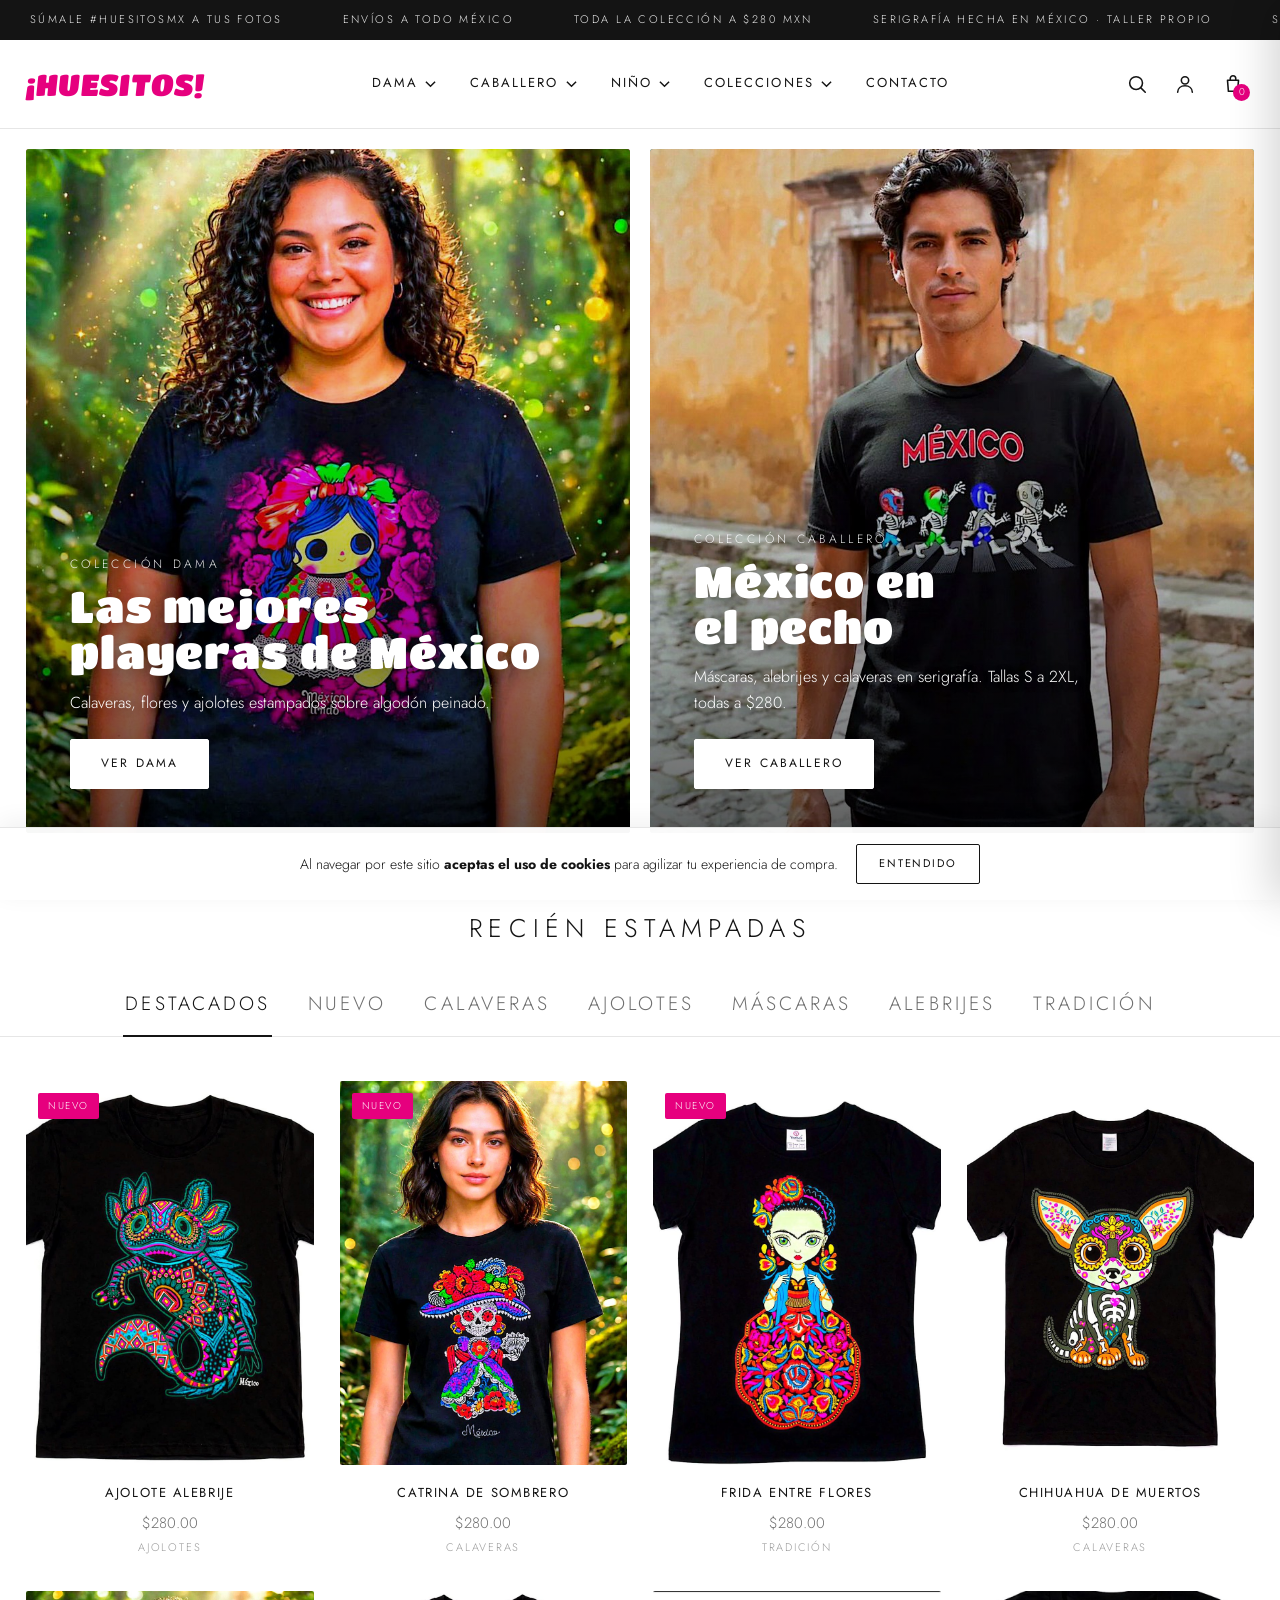
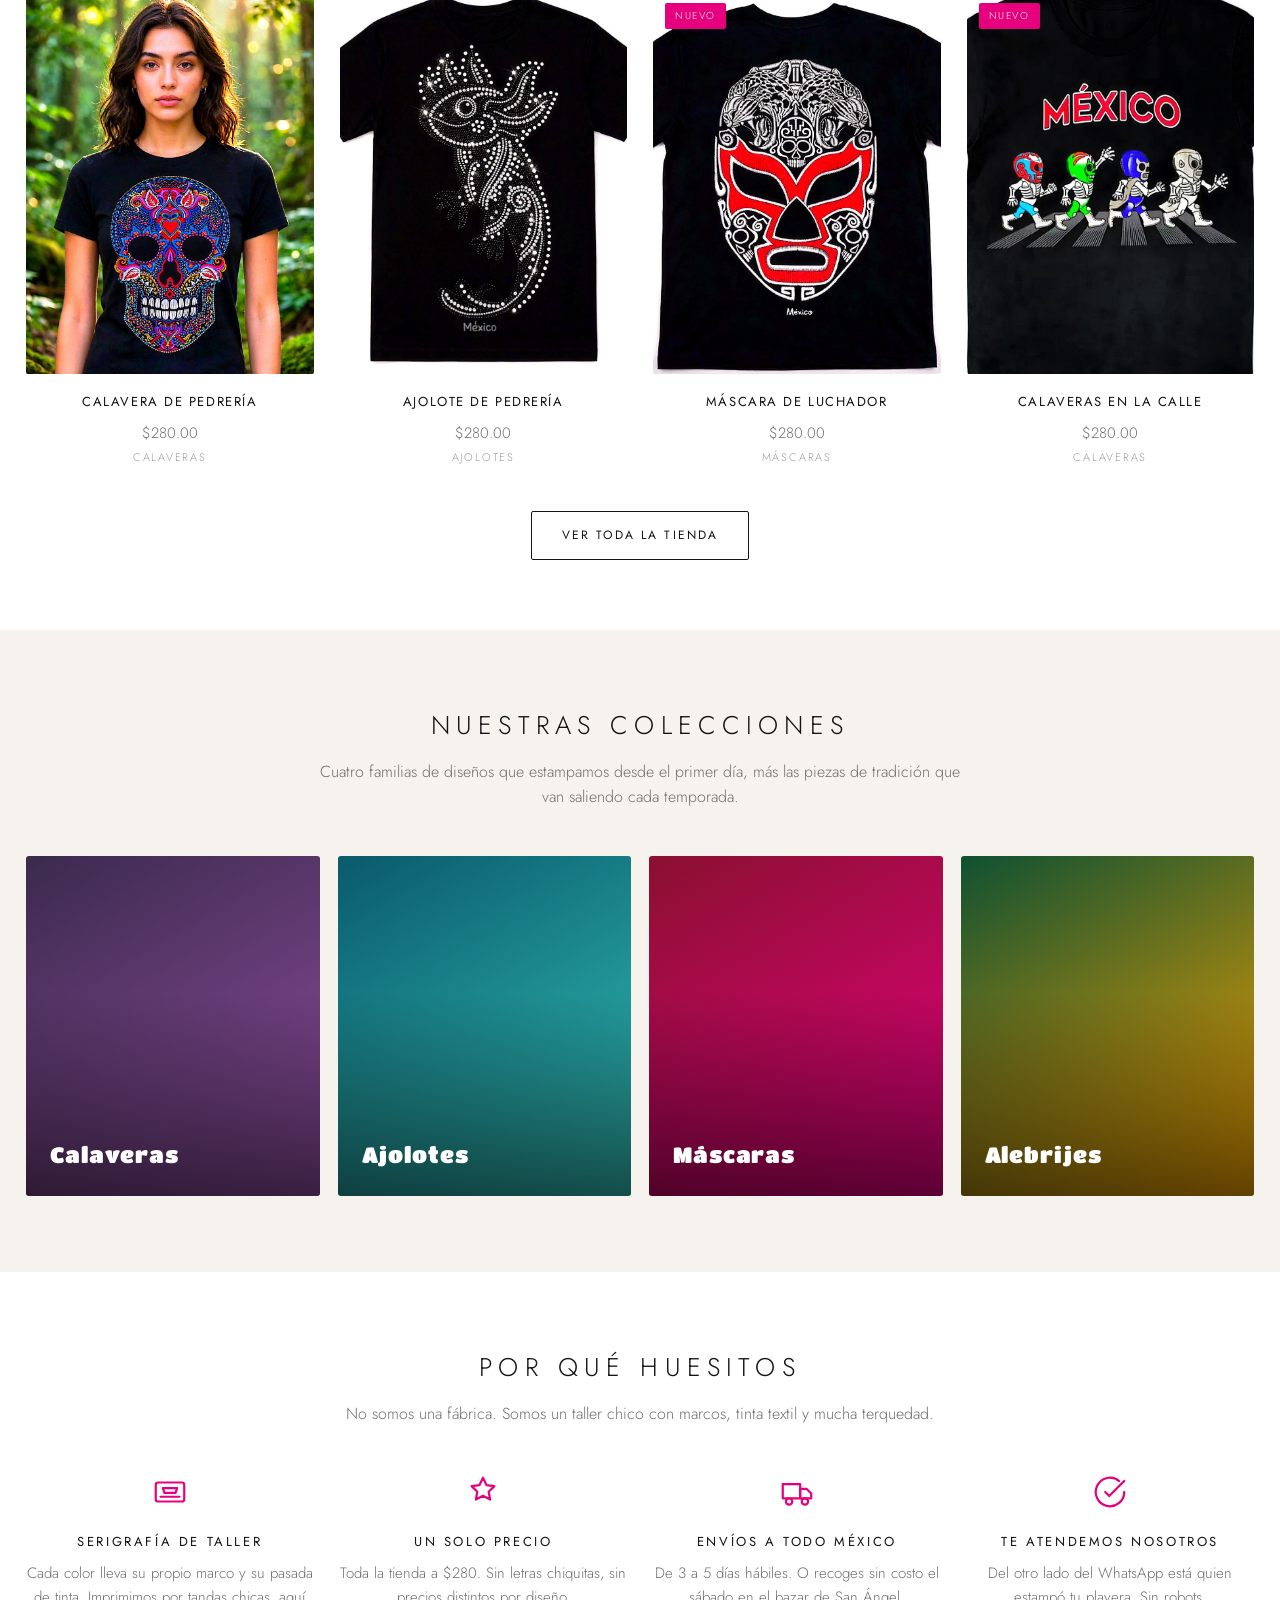
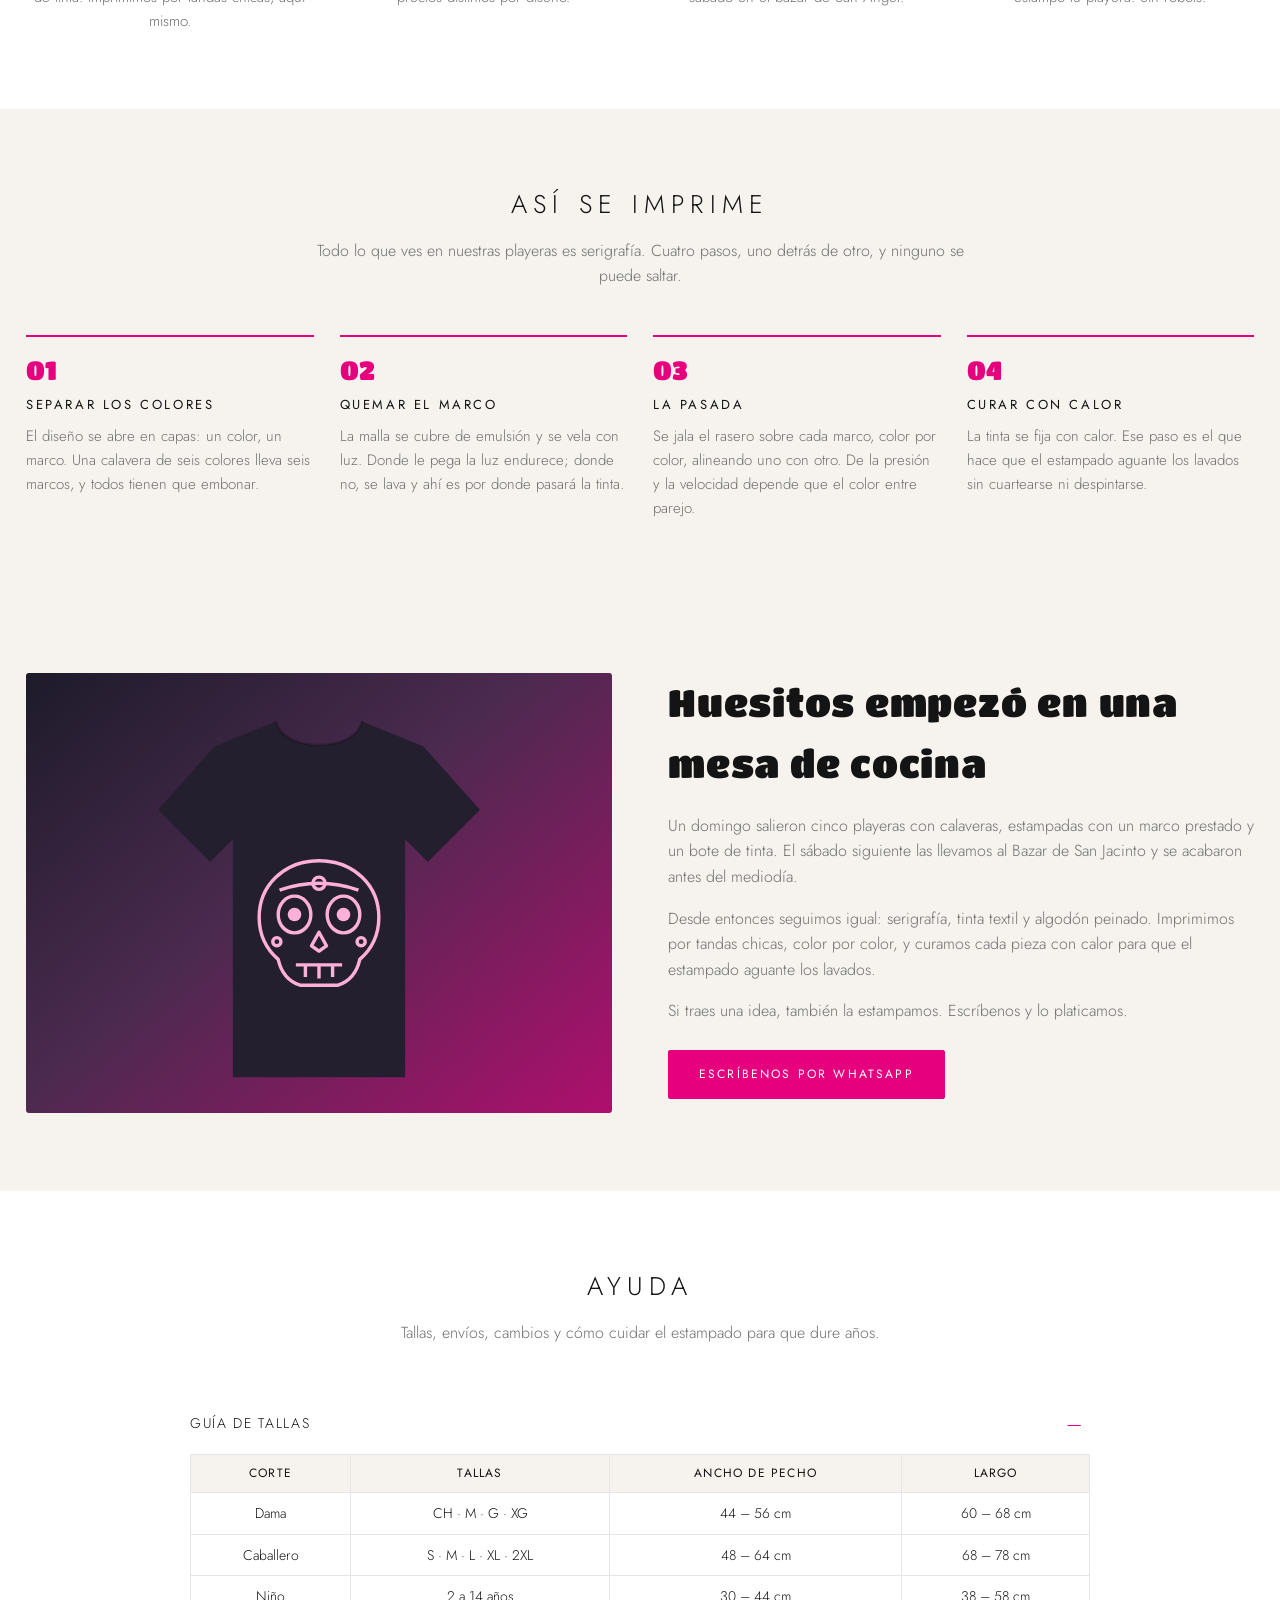
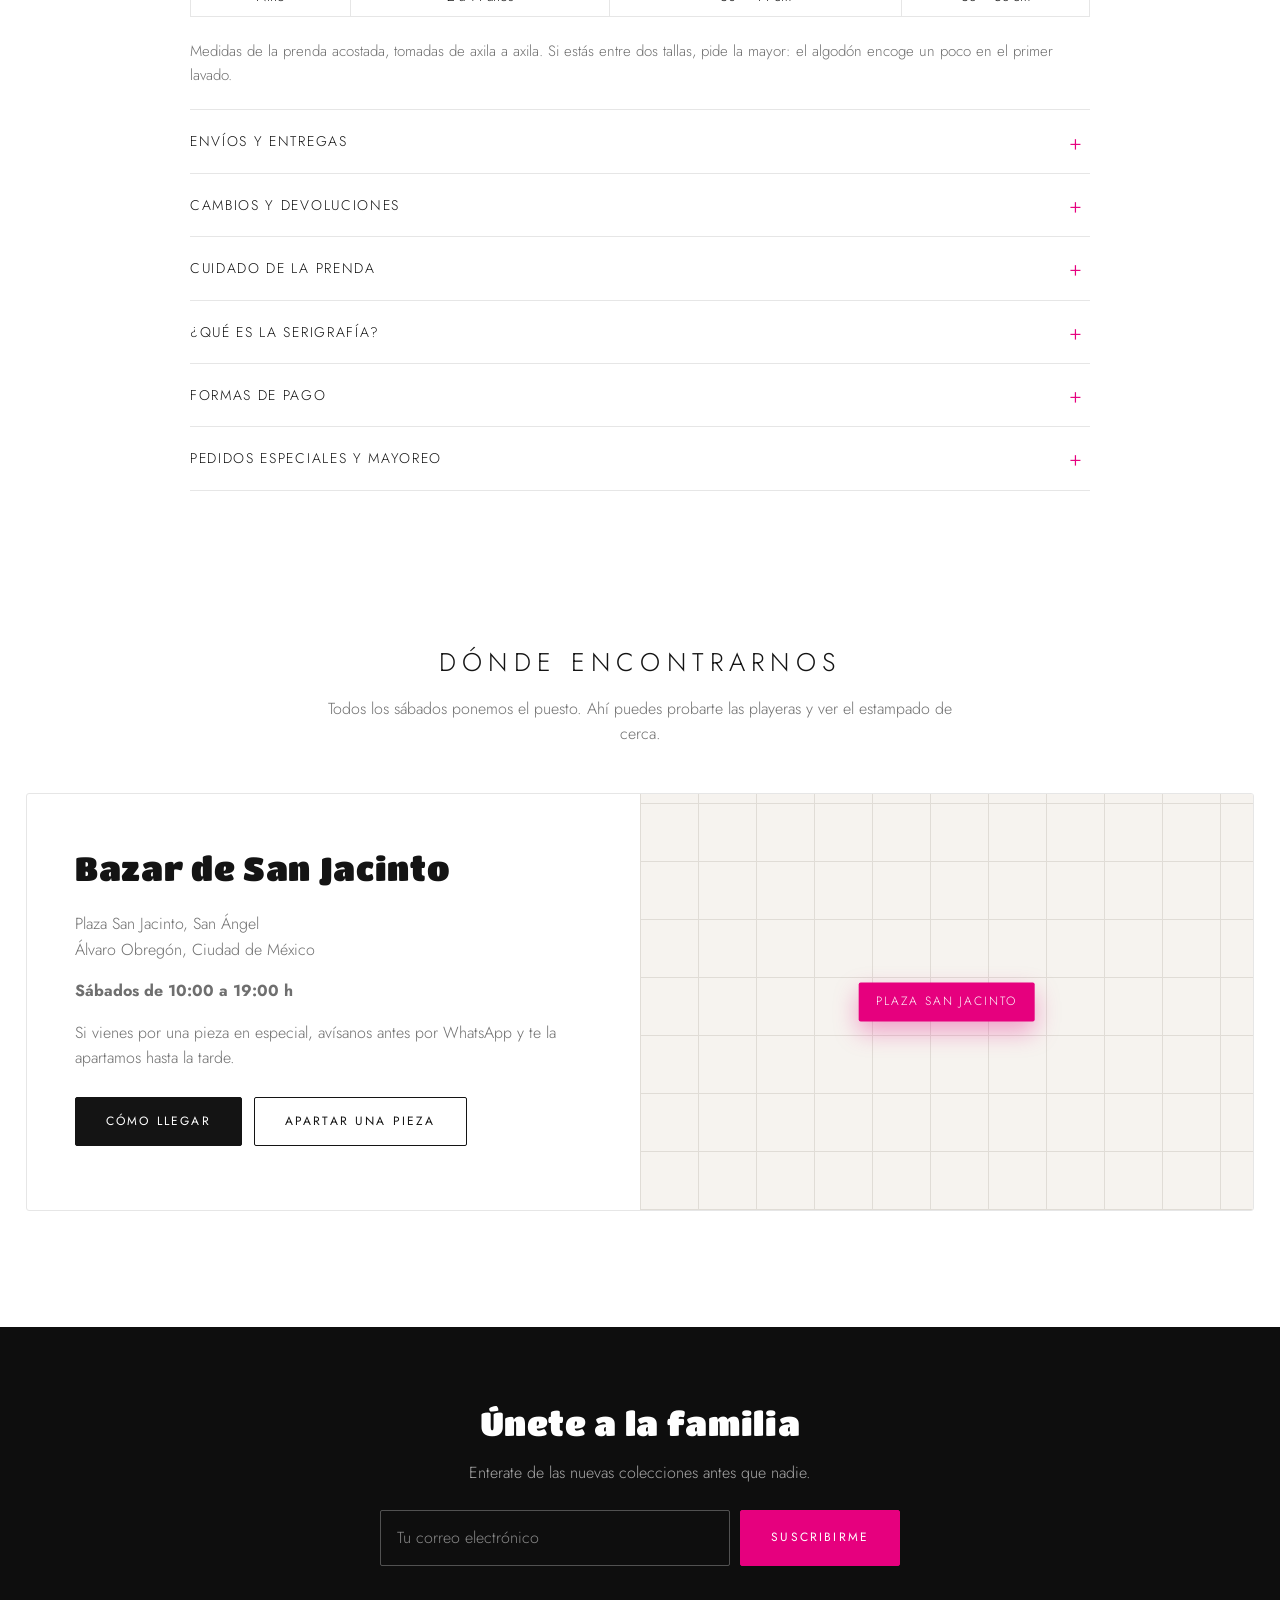
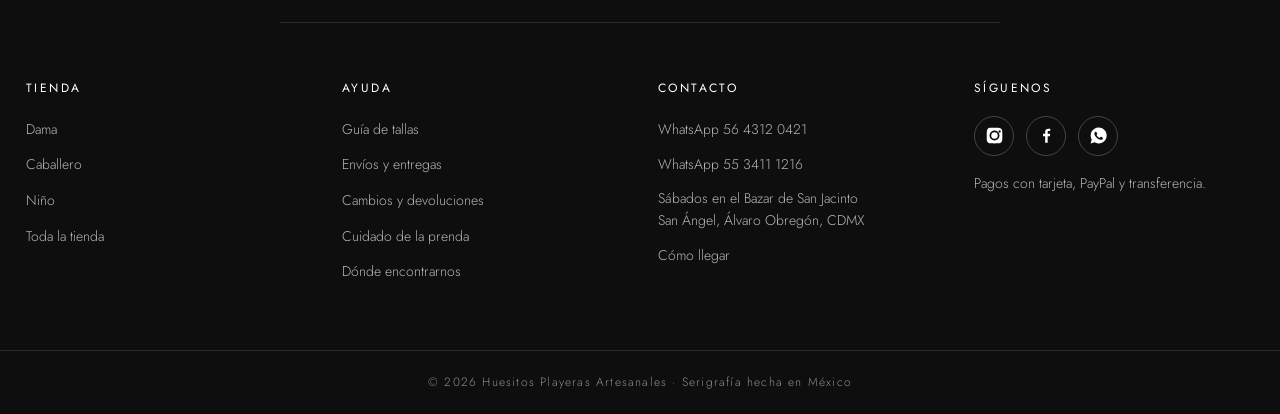
==== commit 350234d6: "Cambiar el titular de la portada "Serigrafía con acento" se cambió por "Las mejores playeras de Méxi" ====
--- a/index.html
+++ b/index.html
@@ -217,7 +217,7 @@
     <img src="assets/productos/muneca-lele-modelo.jpg" alt="">
     <div class="portada__texto">
       <p class="encima">Colección Dama</p>
-      <h1>Serigrafía<br>con acento</h1>
+      <h1>Las mejores<br>playeras de México</h1>
       <p class="bajada">Calaveras, flores y ajolotes estampados sobre algodón peinado.</p>
       <span class="boton">Ver dama</span>
     </div>
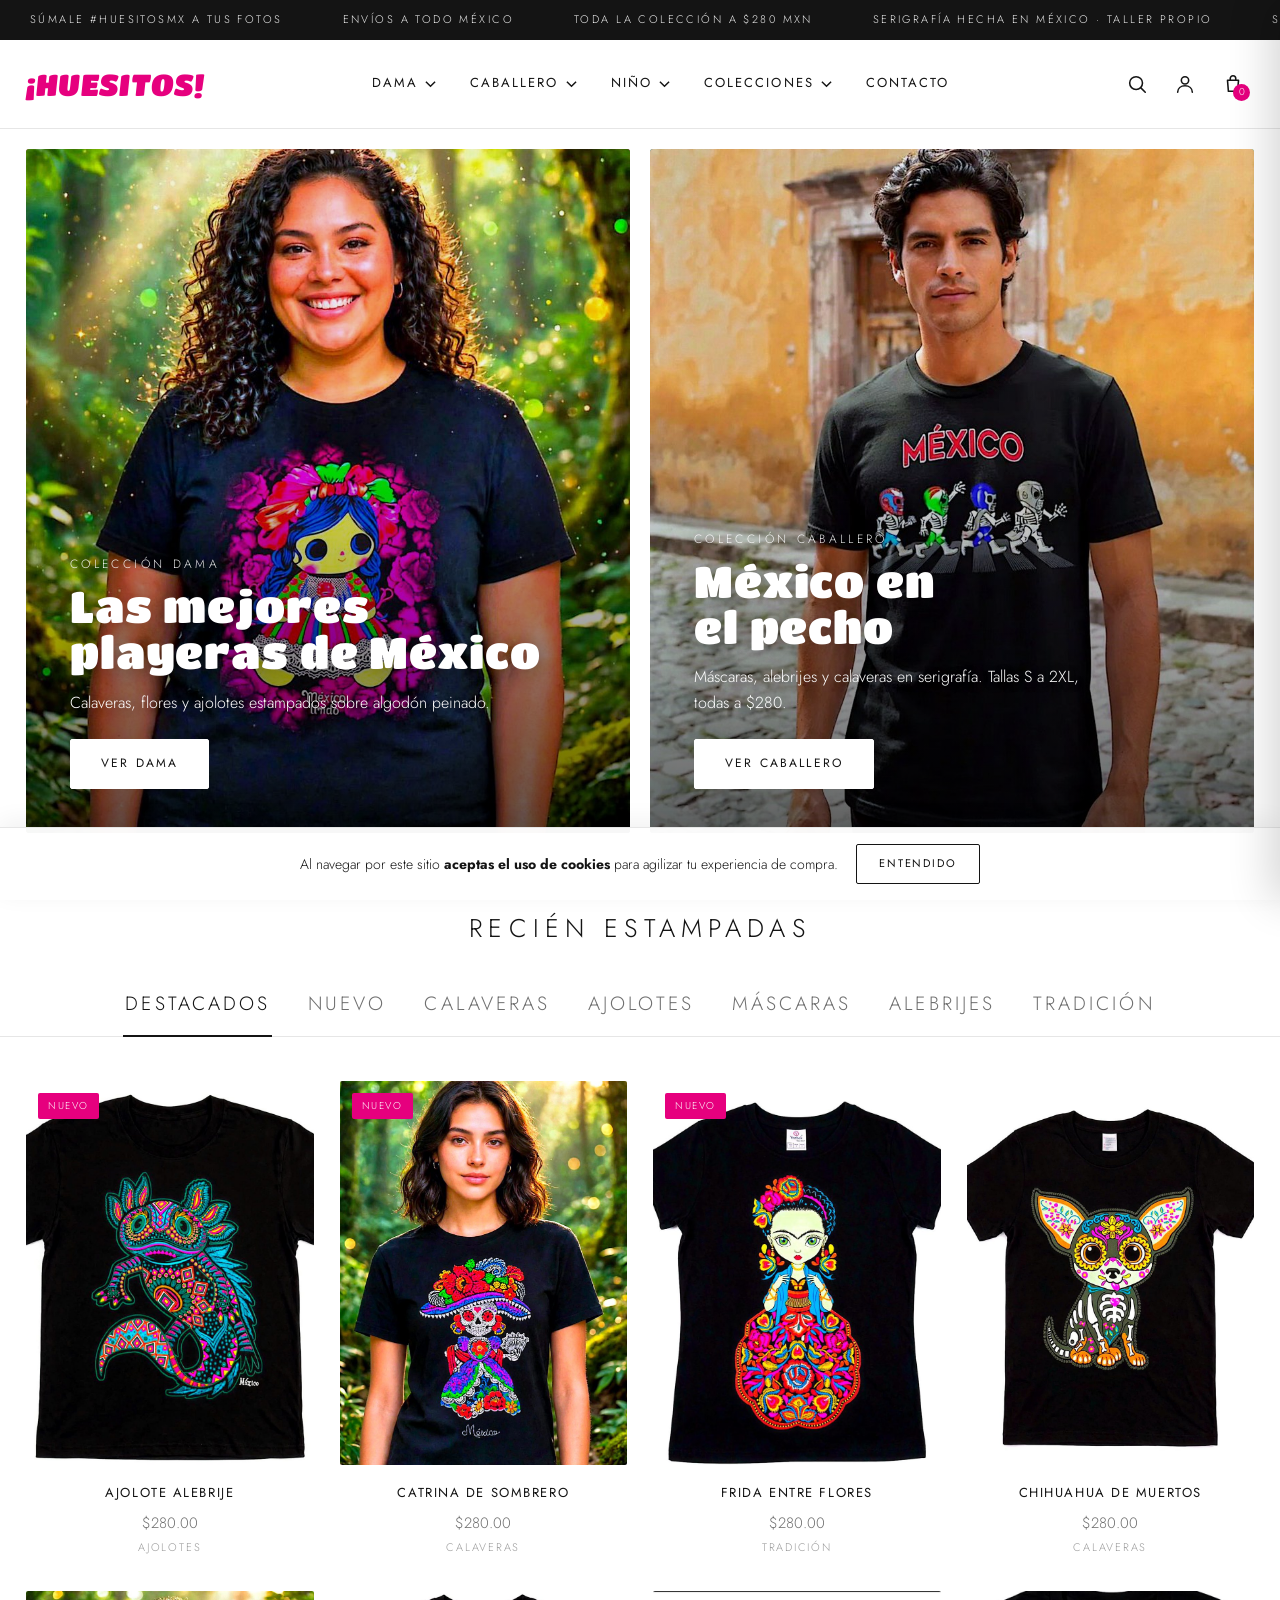
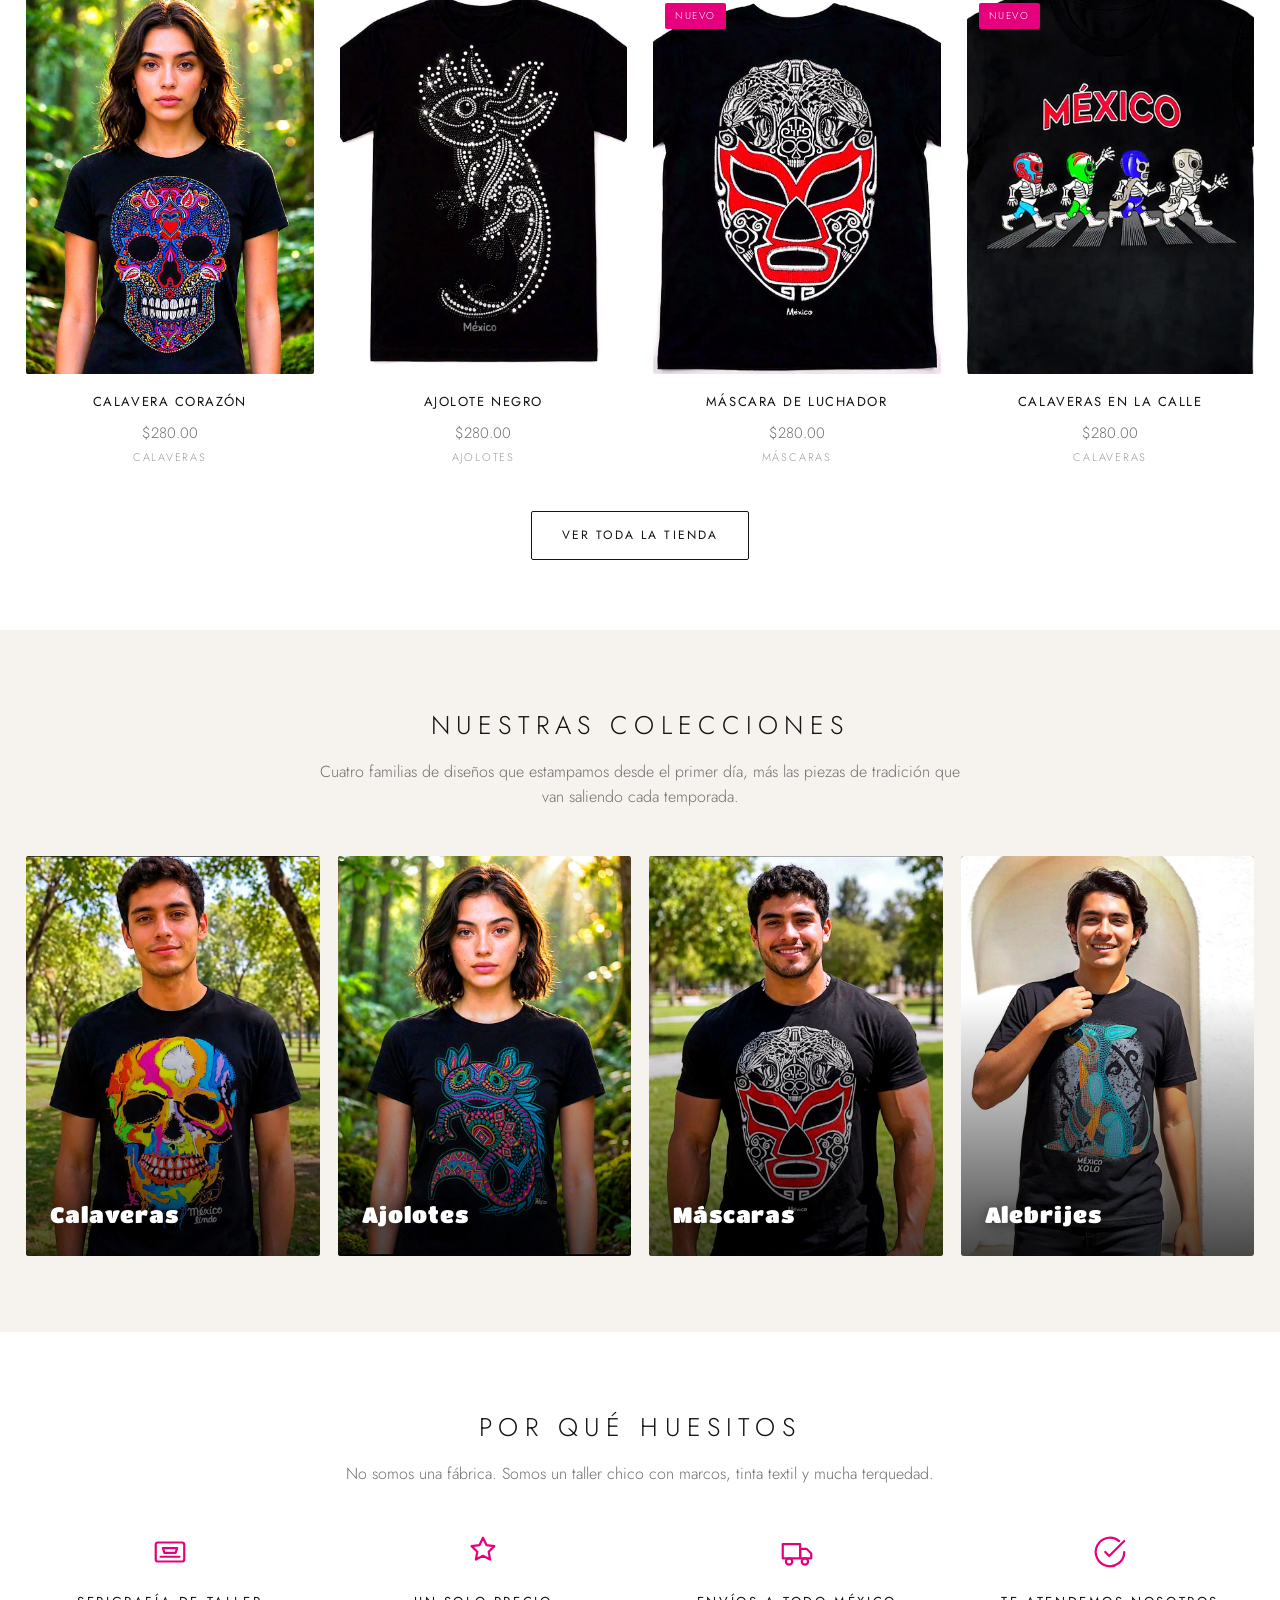
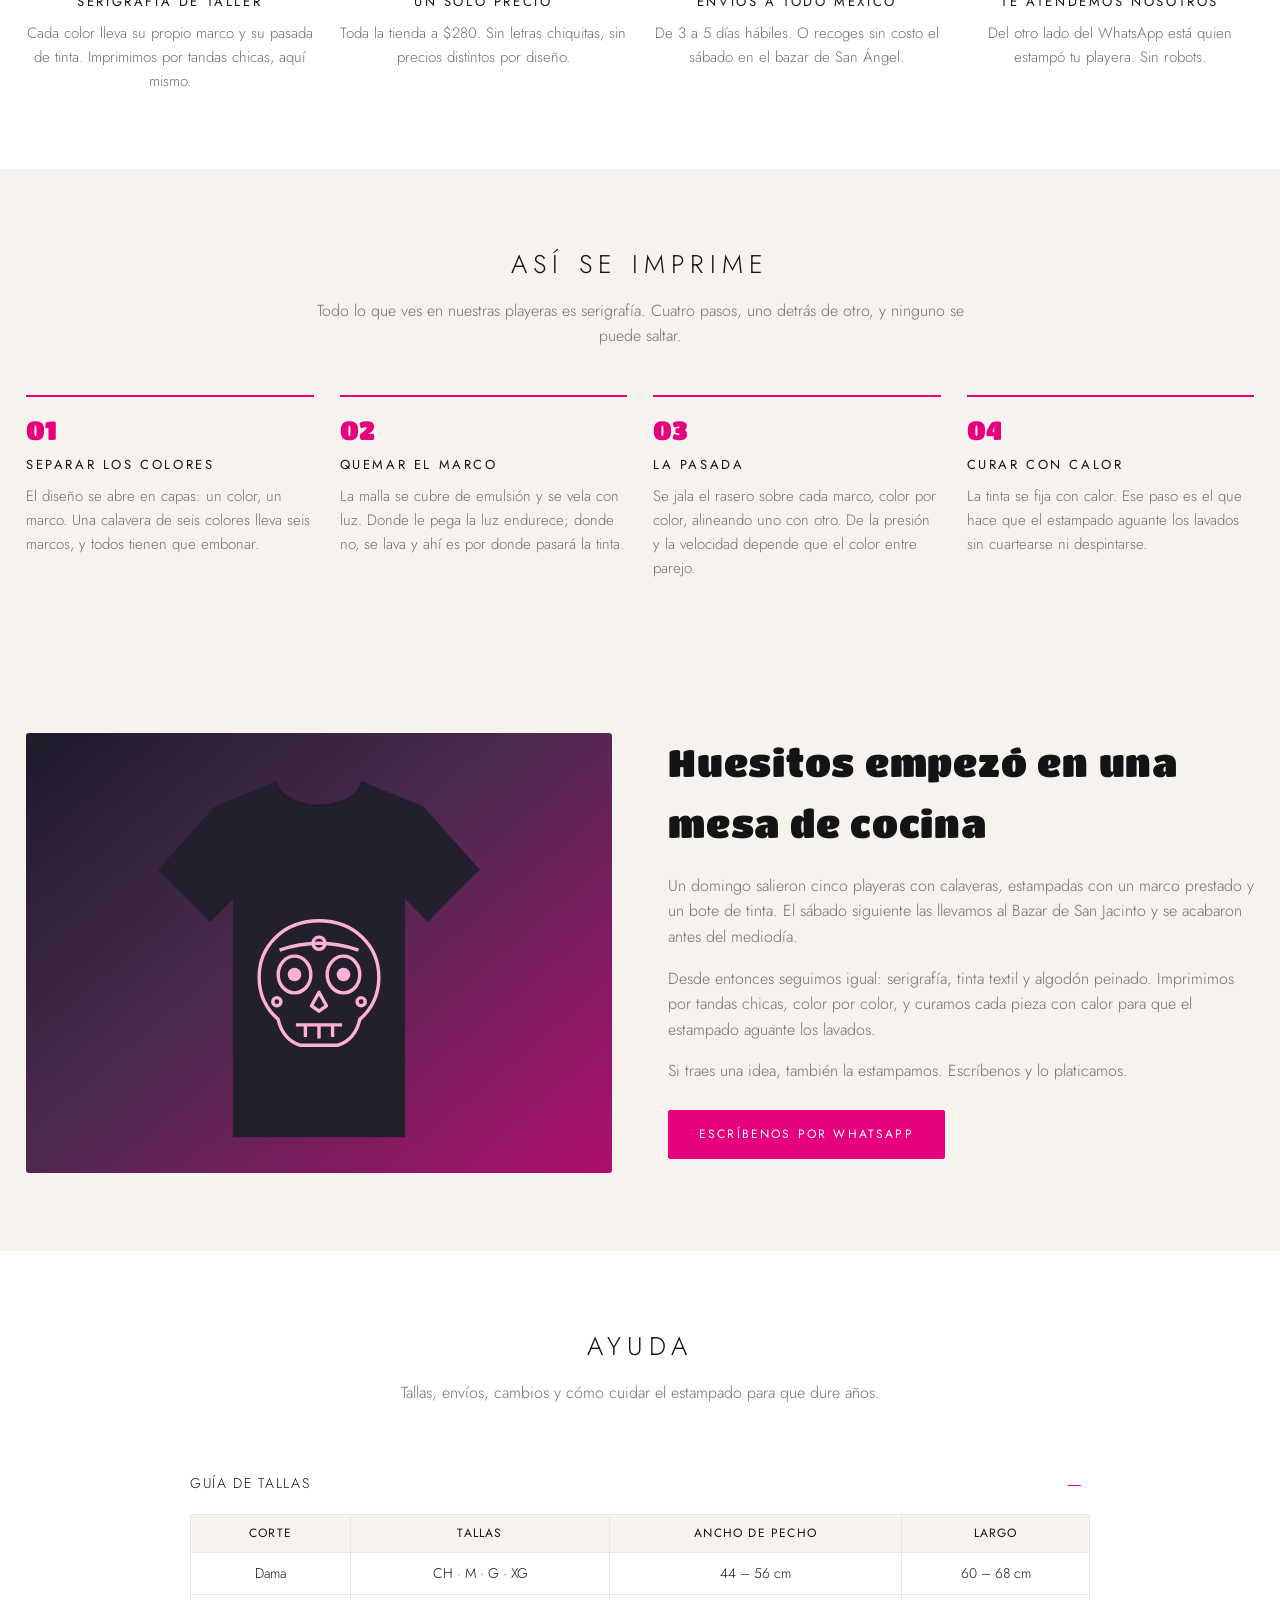
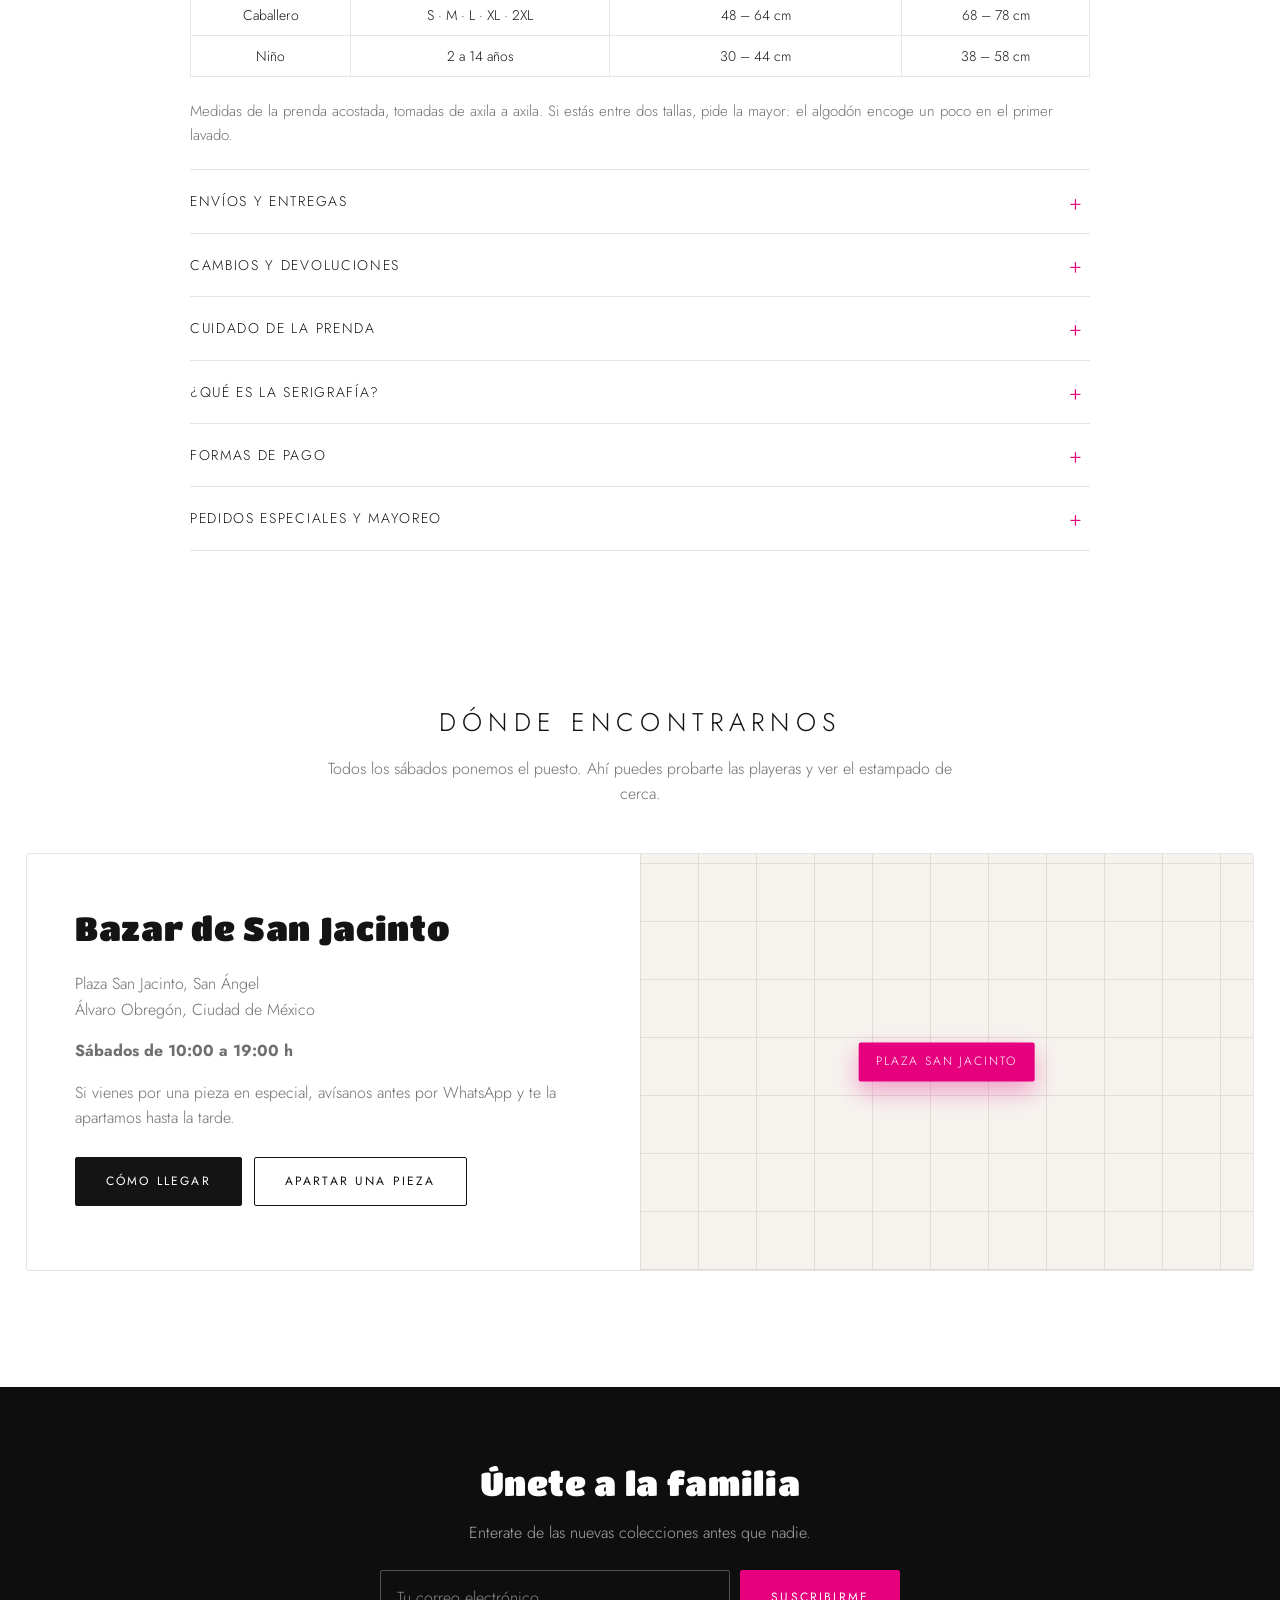
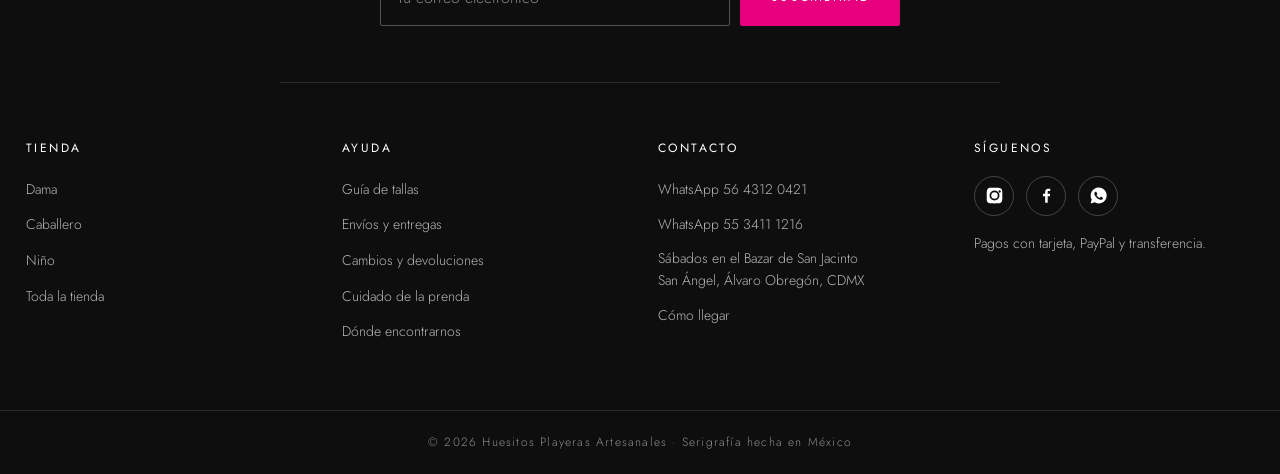
==== commit c6d60f24: "Poner fotos reales en "Nuestras colecciones" Los cuatro cuadros de la portada eran degradados de col" ====
--- a/index.html
+++ b/index.html
@@ -261,10 +261,10 @@
   <h2 class="titulo-seccion">Nuestras colecciones</h2>
   <p class="subtitulo-seccion">Cuatro familias de diseños que estampamos desde el primer día, más las piezas de tradición que van saliendo cada temporada.</p>
   <div class="mosaico">
-    <a class="mosaico__pieza mosaico__pieza--calaveras" id="calaveras" href="tienda.html#calaveras"><span>Calaveras</span></a>
-    <a class="mosaico__pieza mosaico__pieza--ajolotes"  id="ajolotes"  href="tienda.html#ajolotes"><span>Ajolotes</span></a>
-    <a class="mosaico__pieza mosaico__pieza--mascaras"  id="mascaras"  href="tienda.html#mascaras"><span>Máscaras</span></a>
-    <a class="mosaico__pieza mosaico__pieza--alebrijes" id="alebrijes" href="tienda.html#alebrijes"><span>Alebrijes</span></a>
+    <a class="mosaico__pieza mosaico__pieza--calaveras" id="calaveras" href="tienda.html#calaveras"><img src="assets/productos/calavera-neon-modelo.jpg" alt="" loading="lazy"><span>Calaveras</span></a>
+    <a class="mosaico__pieza mosaico__pieza--ajolotes" id="ajolotes" href="tienda.html#ajolotes"><img src="assets/productos/ajolote-alebrije-modelo.jpg" alt="" loading="lazy"><span>Ajolotes</span></a>
+    <a class="mosaico__pieza mosaico__pieza--mascaras" id="mascaras" href="tienda.html#mascaras"><img src="assets/productos/mascara-luchador-modelo.jpg" alt="" loading="lazy"><span>Máscaras</span></a>
+    <a class="mosaico__pieza mosaico__pieza--alebrijes" id="alebrijes" href="tienda.html#alebrijes"><img src="assets/productos/xolo-cab-modelo2.jpg" alt="" loading="lazy"><span>Alebrijes</span></a>
   </div>
 </section>
 
--- a/styles.css
+++ b/styles.css
@@ -363,20 +363,28 @@
 }
 .mosaico__pieza{
   position:relative; overflow:hidden; border-radius:3px;
-  min-height:340px;
+  min-height:400px;
   display:flex; align-items:flex-end;
   color:#fff;
   transition:transform .3s;
 }
 .mosaico__pieza:hover{transform:translateY(-4px)}
+/* la foto va hasta el fondo; el degradado encima para que el nombre se lea */
+.mosaico__pieza img{
+  position:absolute; inset:0; z-index:0;
+  width:100%; height:100%; object-fit:cover;
+  transition:transform .5s;
+}
+.mosaico__pieza:hover img{transform:scale(1.04)}
 .mosaico__pieza::after{
-  content:""; position:absolute; inset:0;
-  background:linear-gradient(180deg,transparent 40%,rgba(0,0,0,.6));
+  content:""; position:absolute; inset:0; z-index:1;
+  background:linear-gradient(180deg,transparent 35%,rgba(0,0,0,.72));
 }
 .mosaico__pieza span{
-  position:relative; z-index:1;
+  position:relative; z-index:2;
   padding:24px;
   font-family:var(--titulo); font-size:22px; letter-spacing:.04em;
+  text-shadow:0 2px 14px rgba(0,0,0,.5);
 }
 .mosaico__pieza--calaveras{background:linear-gradient(150deg,#3b2a4d,#8e4d9e)}
 .mosaico__pieza--ajolotes{background:linear-gradient(150deg,#0a5a6b,#31c0b8)}
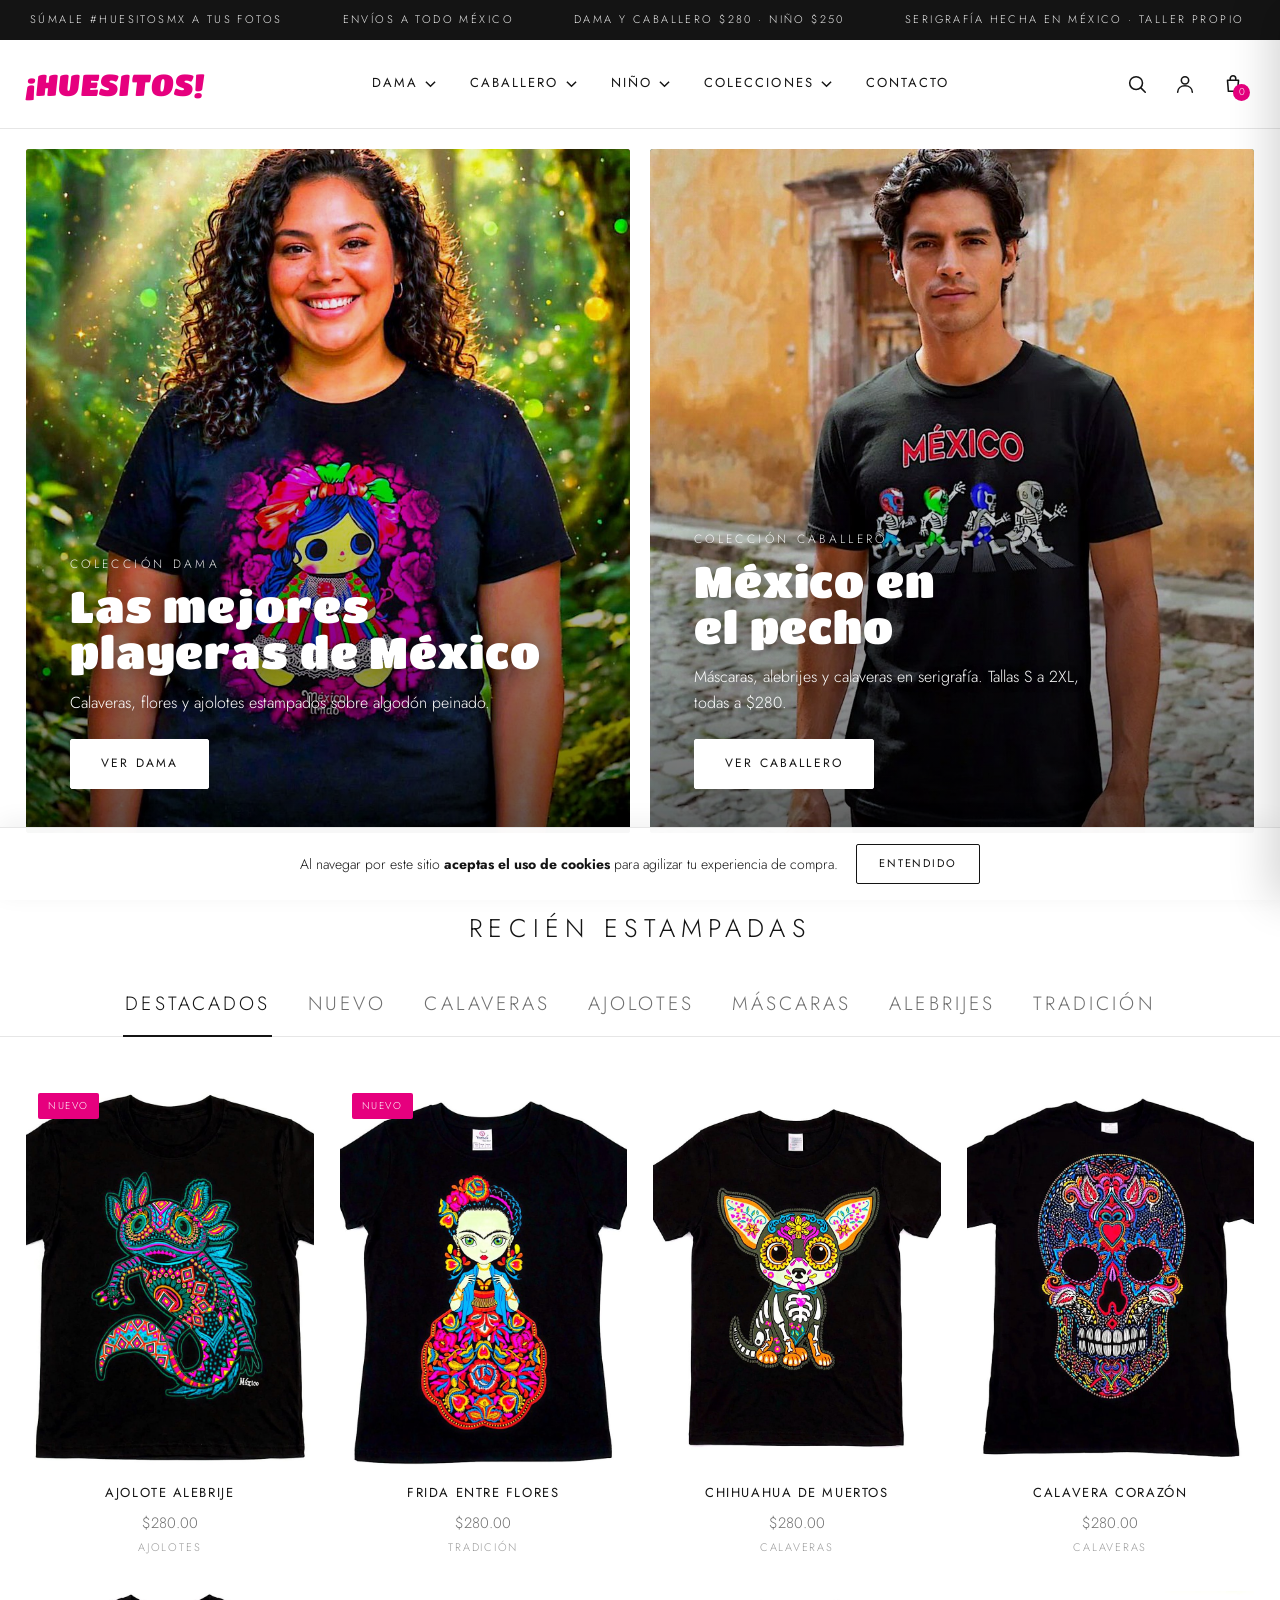
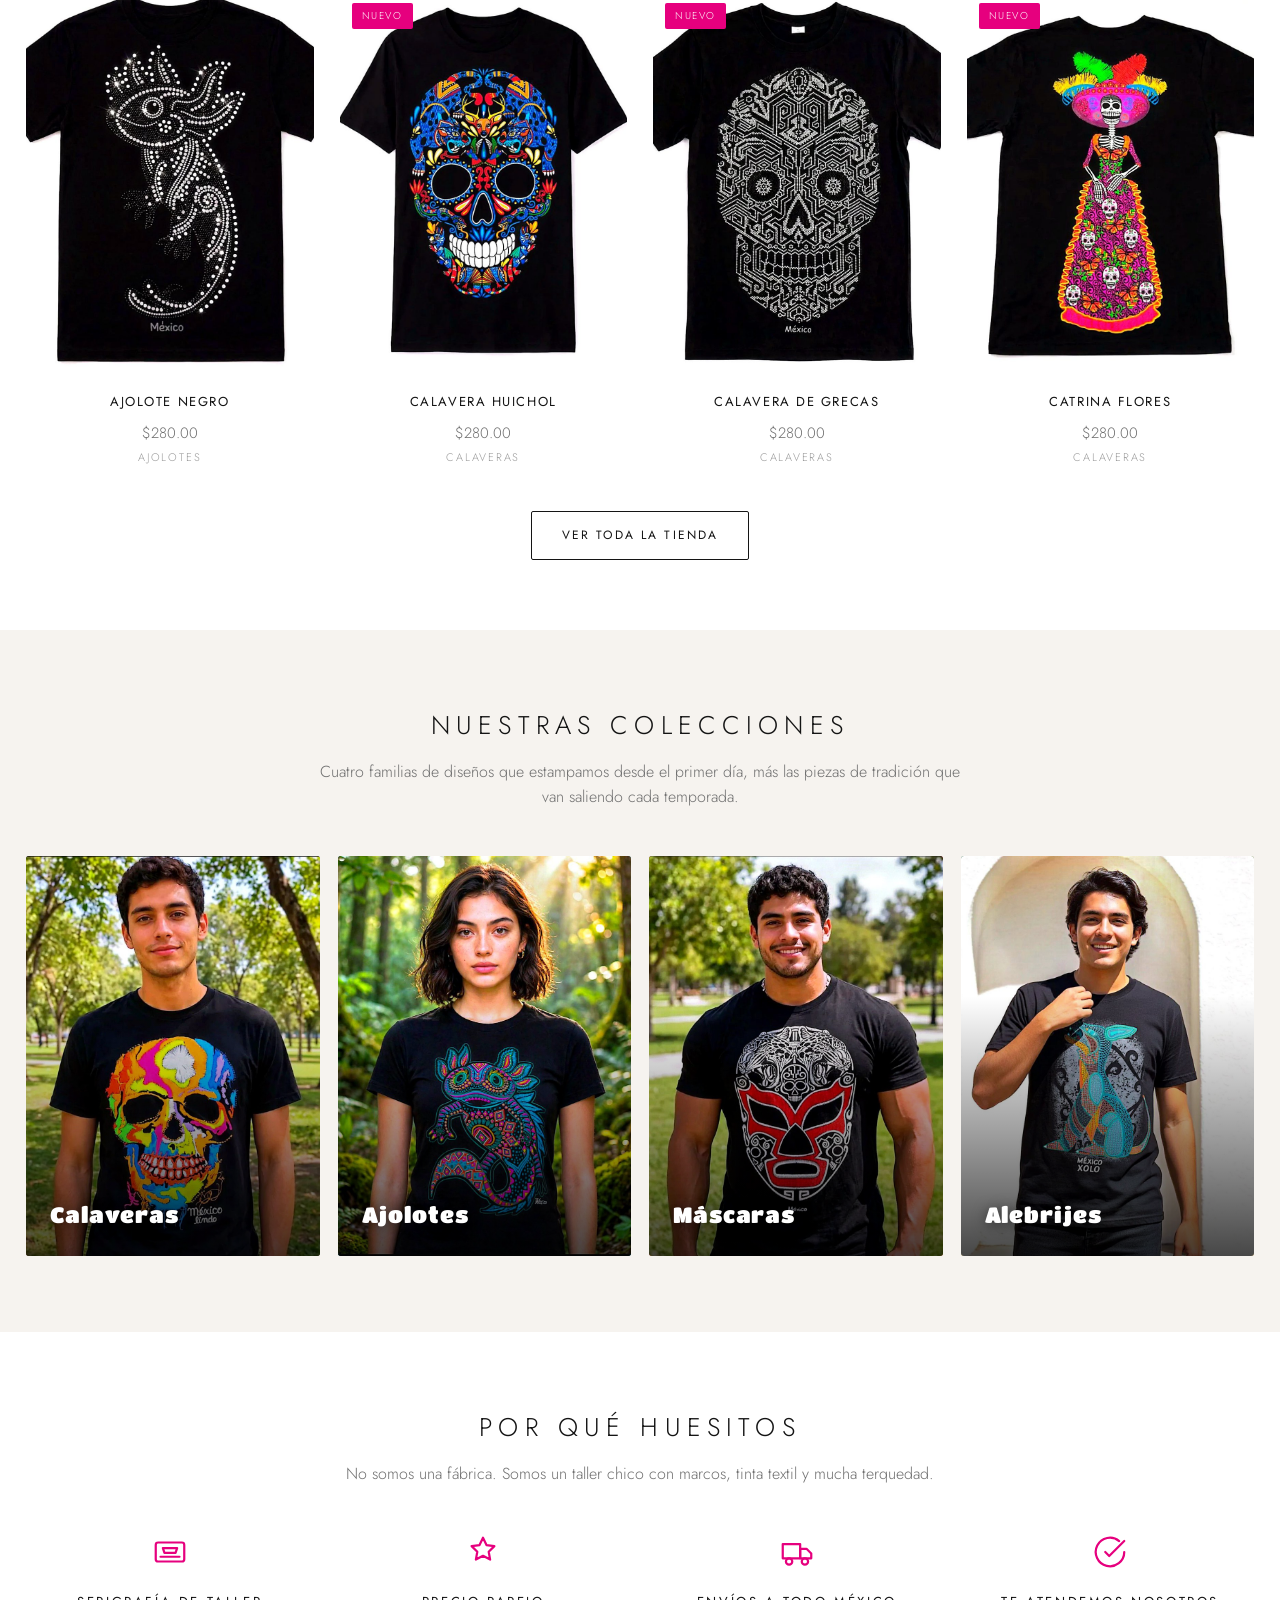
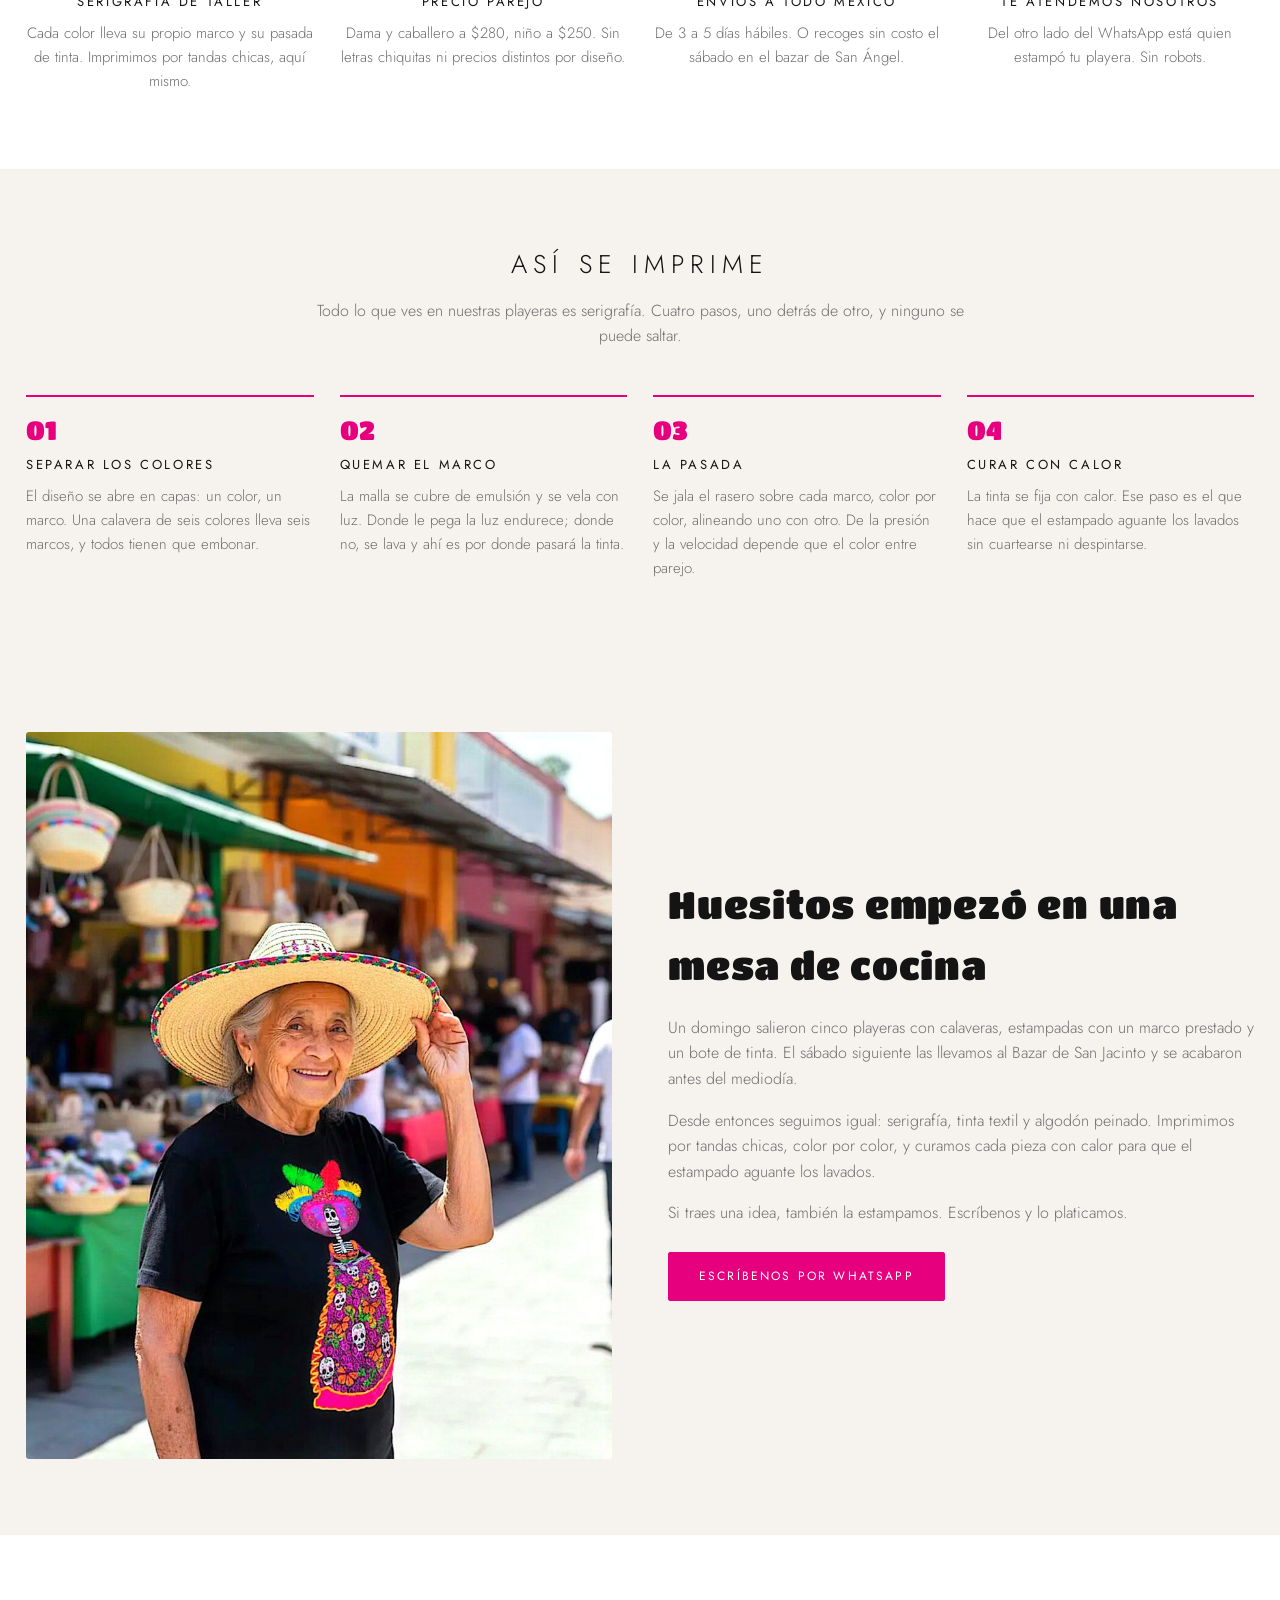
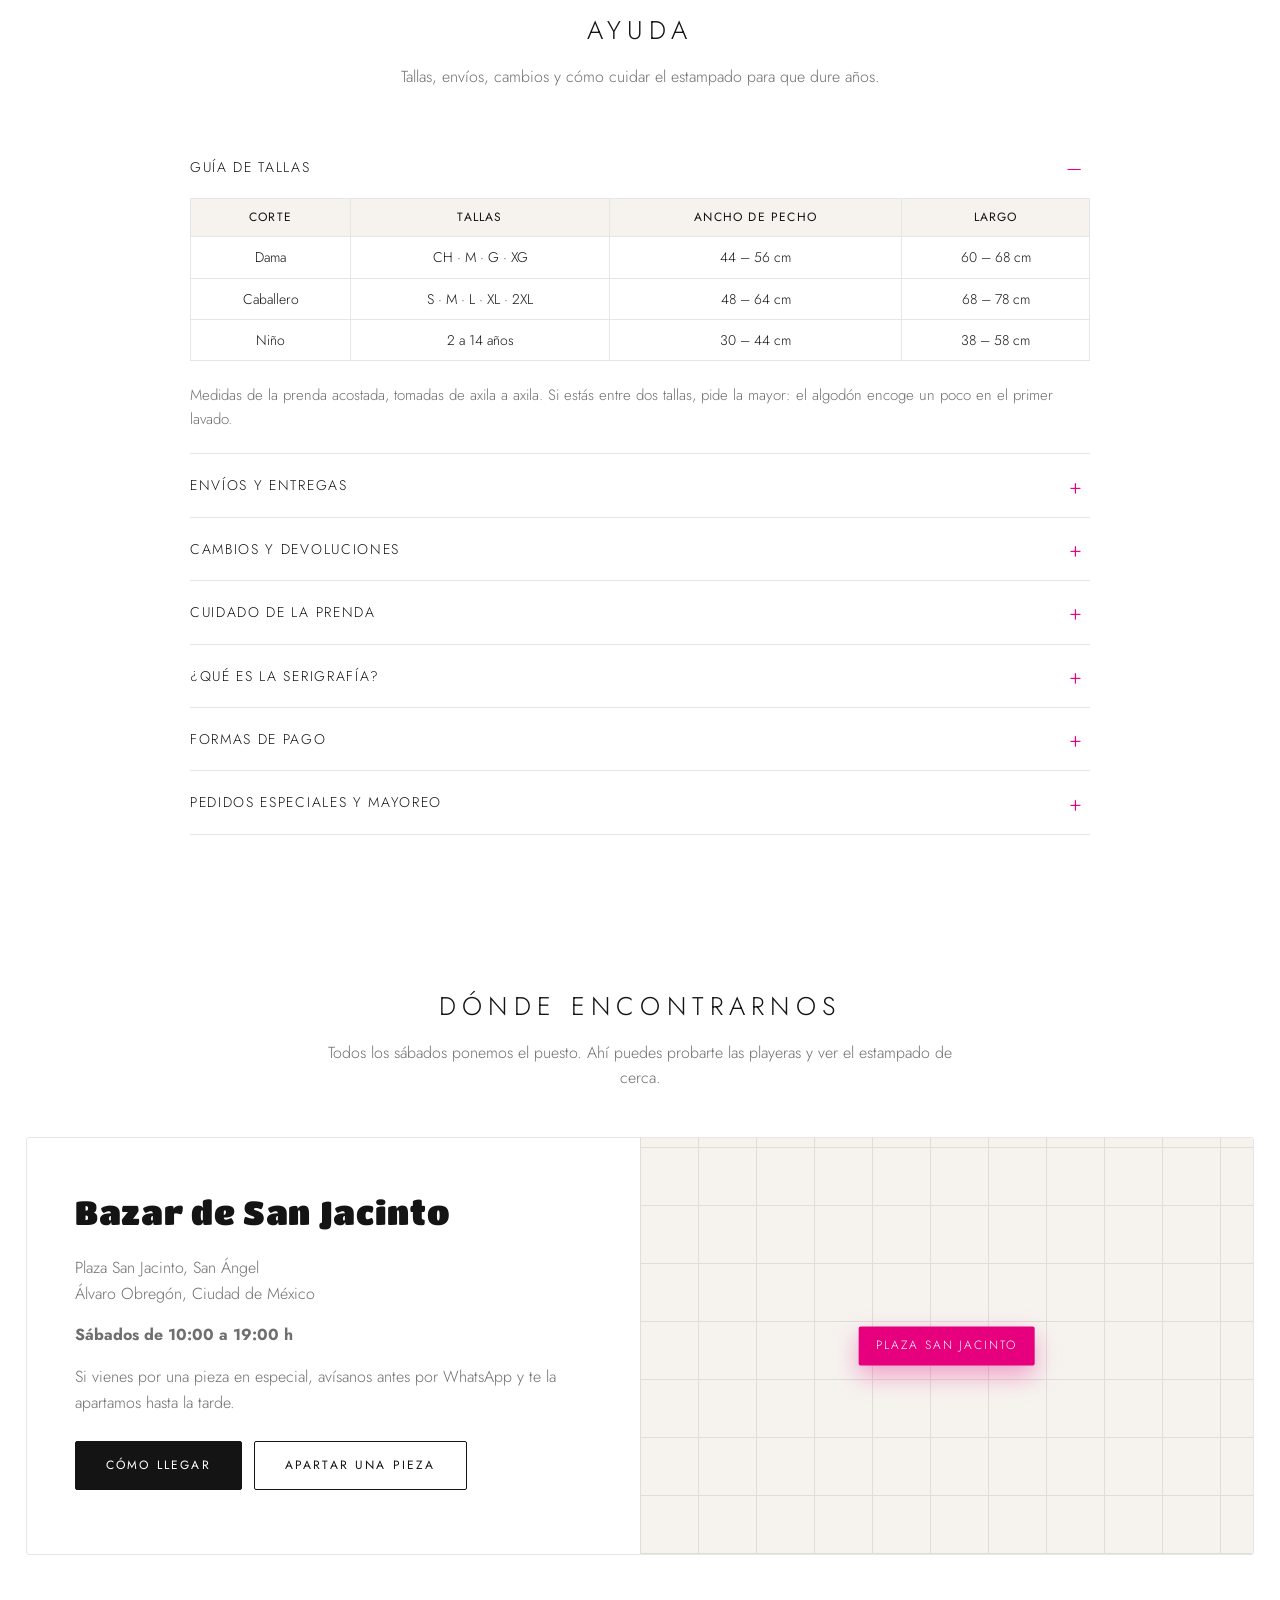
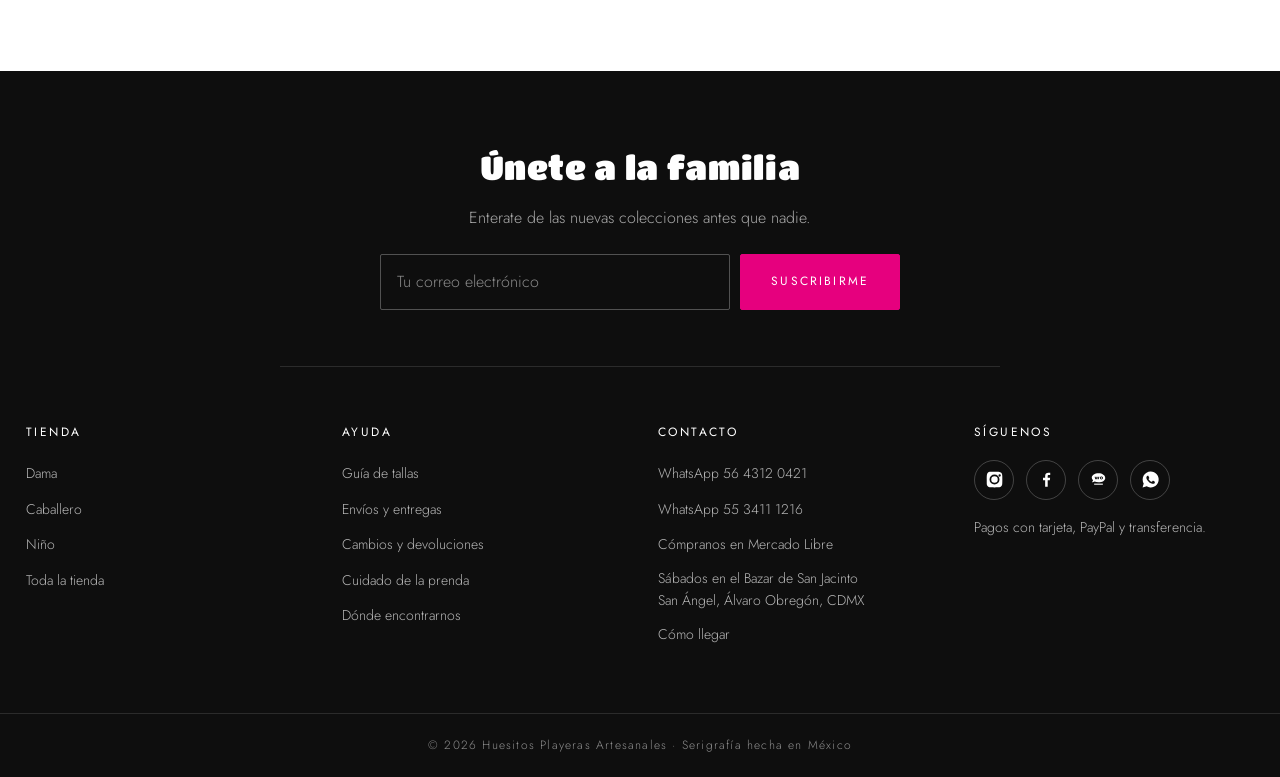
==== commit 413474ee: "Precio de niño a $250, foto en la historia y enlace a Mercado Libre Precio por pieza: - El catálogo " ====
--- a/index.html
+++ b/index.html
@@ -4,7 +4,7 @@
 <meta charset="utf-8">
 <meta name="viewport" content="width=device-width, initial-scale=1">
 <title>Huesitos · Playeras de Serigrafía Hechas en México</title>
-<meta name="description" content="Huesitos: playeras estampadas en serigrafía en México. Calaveras, ajolotes, máscaras, alebrijes y tradición. Todas a $280. Envíos a todo el país.">
+<meta name="description" content="Huesitos: playeras estampadas en serigrafía en México. Calaveras, ajolotes, máscaras, alebrijes y tradición. Dama y caballero $280, niño $250. Envíos a todo el país.">
 <!-- ===================================================================
      OJO: "huesitos.mx" es un dominio de ejemplo. Al publicar el sitio,
      reemplaza huesitos.mx por tu dominio real en las 6 lineas de abajo
@@ -21,7 +21,7 @@
 <meta property="og:site_name" content="Huesitos Playeras Artesanales">
 <meta property="og:locale" content="es_MX">
 <meta property="og:title" content="Huesitos | Playeras Artesanales">
-<meta property="og:description" content="Playeras de serigrafía hechas en México. Calaveras, ajolotes, máscaras y alebrijes a $280.">
+<meta property="og:description" content="Playeras de serigrafía hechas en México. Calaveras, ajolotes, máscaras y alebrijes desde $250.">
 <meta property="og:url" content="https://huesitos.mx/">
 <meta property="og:image" content="https://huesitos.mx/assets/og.jpg">
 <meta property="og:image:width" content="1200">
@@ -30,7 +30,7 @@
 
 <meta name="twitter:card" content="summary_large_image">
 <meta name="twitter:title" content="Huesitos | Playeras Artesanales">
-<meta name="twitter:description" content="Playeras de serigrafía hechas en México. Todas a $280.">
+<meta name="twitter:description" content="Playeras de serigrafía hechas en México. Desde $250.">
 <meta name="twitter:image" content="https://huesitos.mx/assets/og.jpg">
 
 <link rel="preconnect" href="https://fonts.googleapis.com">
@@ -46,7 +46,7 @@
   "description":"Playeras estampadas en serigrafía en México.",
   "url":"https://huesitos.mx/",
   "telephone":"+525643120421",
-  "priceRange":"$280 MXN",
+  "priceRange":"$250 - $280 MXN",
   "address":{
     "@type":"PostalAddress",
     "streetAddress":"Bazar Sábado, Plaza San Jacinto",
@@ -89,7 +89,7 @@
   <div class="avisos__pista" id="pista-avisos">
     <a href="https://www.instagram.com/playeras.huesitos/" target="_blank" rel="noopener">SÚMALE #HUESITOSMX A TUS FOTOS</a>
     <a href="index.html#ayuda">ENVÍOS A TODO MÉXICO</a>
-    <a href="tienda.html">TODA LA COLECCIÓN A $280 MXN</a>
+    <a href="tienda.html">DAMA Y CABALLERO $280 · NIÑO $250</a>
     <a href="index.html#nosotros">SERIGRAFÍA HECHA EN MÉXICO · TALLER PROPIO</a>
   </div>
 </div>
@@ -204,7 +204,7 @@
     Tu navegador tiene JavaScript desactivado, así que el catálogo no puede mostrarse.
     Actívalo para ver las piezas y los precios, o escríbenos por WhatsApp al
     <a href="https://wa.me/525643120421">56 4312 0421</a> y te mandamos las fotos.
-    Todas nuestras playeras cuestan $280.
+    Dama y caballero cuestan $280, y niño $250.
   </p>
 </noscript>
 
@@ -288,8 +288,8 @@
       <svg viewBox="0 0 24 24" fill="none" stroke="currentColor" stroke-width="1.4" stroke-linecap="round" stroke-linejoin="round">
         <path d="M12 3l2.2 4.6 5 .7-3.6 3.5.9 5-4.5-2.4L7.5 16.8l.9-5L4.8 8.3l5-.7Z"/>
       </svg>
-      <h3>Un solo precio</h3>
-      <p>Toda la tienda a $280. Sin letras chiquitas, sin precios distintos por diseño.</p>
+      <h3>Precio parejo</h3>
+      <p>Dama y caballero a $280, niño a $250. Sin letras chiquitas ni precios distintos por diseño.</p>
     </div>
 
     <div class="argumento">
@@ -351,7 +351,7 @@
 <section class="seccion franja-gris" id="nosotros">
   <div class="nosotros">
     <div class="nosotros__lienzo">
-      <svg viewBox="0 0 300 340" style="--motivo:#ffb0d8"><use href="#tee"></use></svg>
+      <img src="assets/productos/catrina-flores-modelo.jpg" alt="Playera Huesitos en el bazar">
     </div>
     <div>
       <h2>Huesitos empezó en una mesa de cocina</h2>
@@ -491,6 +491,7 @@
       <ul>
         <li><a href="https://wa.me/525643120421" target="_blank" rel="noopener">WhatsApp 56 4312 0421</a></li>
         <li><a href="https://wa.me/525534111216" target="_blank" rel="noopener">WhatsApp 55 3411 1216</a></li>
+        <li><a href="https://articulo.mercadolibre.com.mx/MLM-3304596441" target="_blank" rel="noopener">Cómpranos en Mercado Libre</a></li>
         <li><p>Sábados en el Bazar de San Jacinto<br>San Ángel, Álvaro Obregón, CDMX</p></li>
         <li><a href="https://www.google.com/maps/search/?api=1&amp;query=Bazar%20S%C3%A1bado%2C%20Plaza%20San%20Jacinto%2C%20San%20%C3%81ngel%2C%20%C3%81lvaro%20Obreg%C3%B3n%2C%20CDMX" target="_blank" rel="noopener">Cómo llegar</a></li>
       </ul>
@@ -504,6 +505,9 @@
         <a href="https://www.facebook.com/search/top?q=huesitos%20playeras%20artesanales" target="_blank" rel="noopener" aria-label="Facebook">
           <svg viewBox="0 0 24 24"><path d="M13.5 21v-8h2.7l.4-3.1h-3.1V7.9c0-.9.25-1.5 1.55-1.5H16.7V3.6a21 21 0 0 0-2.4-.12c-2.4 0-4 1.46-4 4.14V9.9H7.6V13h2.7v8Z"/></svg>
         </a>
+        <a href="https://articulo.mercadolibre.com.mx/MLM-3304596441" target="_blank" rel="noopener" aria-label="Mercado Libre">
+          <svg viewBox="0 0 24 24"><path d="M12 4.2c-4.7 0-8.5 2.5-8.5 5.6 0 1.2.6 2.3 1.6 3.2-.2.9-.7 1.8-1.5 2.5 1.4.1 2.6-.3 3.5-.9 1.4.6 3.1 1 4.9 1 4.7 0 8.5-2.5 8.5-5.6S16.7 4.2 12 4.2Zm-4 7.6-.9-3.4h1.3l.5 2.2.6-2.2h1.2l.6 2.2.5-2.2h1.3l-.9 3.4h-1.3l-.6-2.2-.6 2.2Zm7.7.1c-1.1 0-1.9-.7-1.9-1.8s.8-1.8 1.9-1.8 1.9.7 1.9 1.8-.8 1.8-1.9 1.8Zm0-2.7c-.5 0-.8.4-.8.9s.3.9.8.9.8-.4.8-.9-.3-.9-.8-.9Z"/><path d="M6.5 17.2h11v1.4h-11Z"/></svg>
+        </a>
         <a href="https://wa.me/525643120421" target="_blank" rel="noopener" aria-label="WhatsApp">
           <svg viewBox="0 0 24 24"><path d="M12 2a10 10 0 0 0-8.6 15L2 22l5.2-1.4A10 10 0 1 0 12 2Zm5.6 14.1c-.24.66-1.4 1.3-1.9 1.34-.5.05-.96.24-3.24-.68-2.73-1.1-4.44-3.9-4.57-4.08-.13-.18-1.08-1.44-1.08-2.75 0-1.3.68-1.95.93-2.22.24-.26.53-.33.7-.33h.5c.16 0 .38-.06.6.46.22.53.75 1.84.82 1.97.07.13.11.29.02.47-.09.18-.13.29-.26.44l-.4.46c-.13.13-.27.28-.11.55.15.26.68 1.12 1.46 1.82 1 .89 1.85 1.17 2.11 1.3.26.14.42.12.57-.07.16-.18.66-.77.84-1.03.17-.27.35-.22.58-.13.24.09 1.53.72 1.79.85.26.13.43.2.5.31.06.11.06.63-.18 1.29Z"/></svg>
         </a>
--- a/styles.css
+++ b/styles.css
@@ -423,10 +423,11 @@
   display:grid; grid-template-columns:1fr 1fr; gap:56px; align-items:center;
 }
 .nosotros__lienzo{
-  min-height:440px; border-radius:3px;
+  min-height:440px; border-radius:3px; overflow:hidden;
   background:linear-gradient(140deg,#1d1b2a 0%,#4b2a4f 45%,#e6007e 130%);
   display:flex; align-items:center; justify-content:center;
 }
+.nosotros__lienzo img{width:100%; height:100%; min-height:440px; object-fit:cover}
 .nosotros__lienzo svg{width:62%; max-width:340px; color:#241f2e}
 .nosotros h2{
   font-family:var(--titulo); font-size:clamp(26px,3vw,40px); margin-bottom:18px;
@@ -547,7 +548,11 @@
   display:grid; grid-template-columns:1.1fr .9fr; gap:60px;
 }
 
-.ficha__galeria{display:grid; grid-template-columns:1fr; gap:14px}
+/* la primera foto va grande; las demás en dos columnas, para que la
+   ficha no se vuelva una tira larguísima cuando hay cuatro o cinco */
+.ficha__galeria{display:grid; grid-template-columns:1fr 1fr; gap:14px}
+.ficha__imagen:first-child{grid-column:1 / -1; aspect-ratio:4/5}
+.ficha__galeria .ficha__imagen{aspect-ratio:3/4}
 .ficha__imagen{
   display:flex; align-items:center; justify-content:center;
   aspect-ratio:4/5; background:var(--hueso); border-radius:3px; overflow:hidden;
